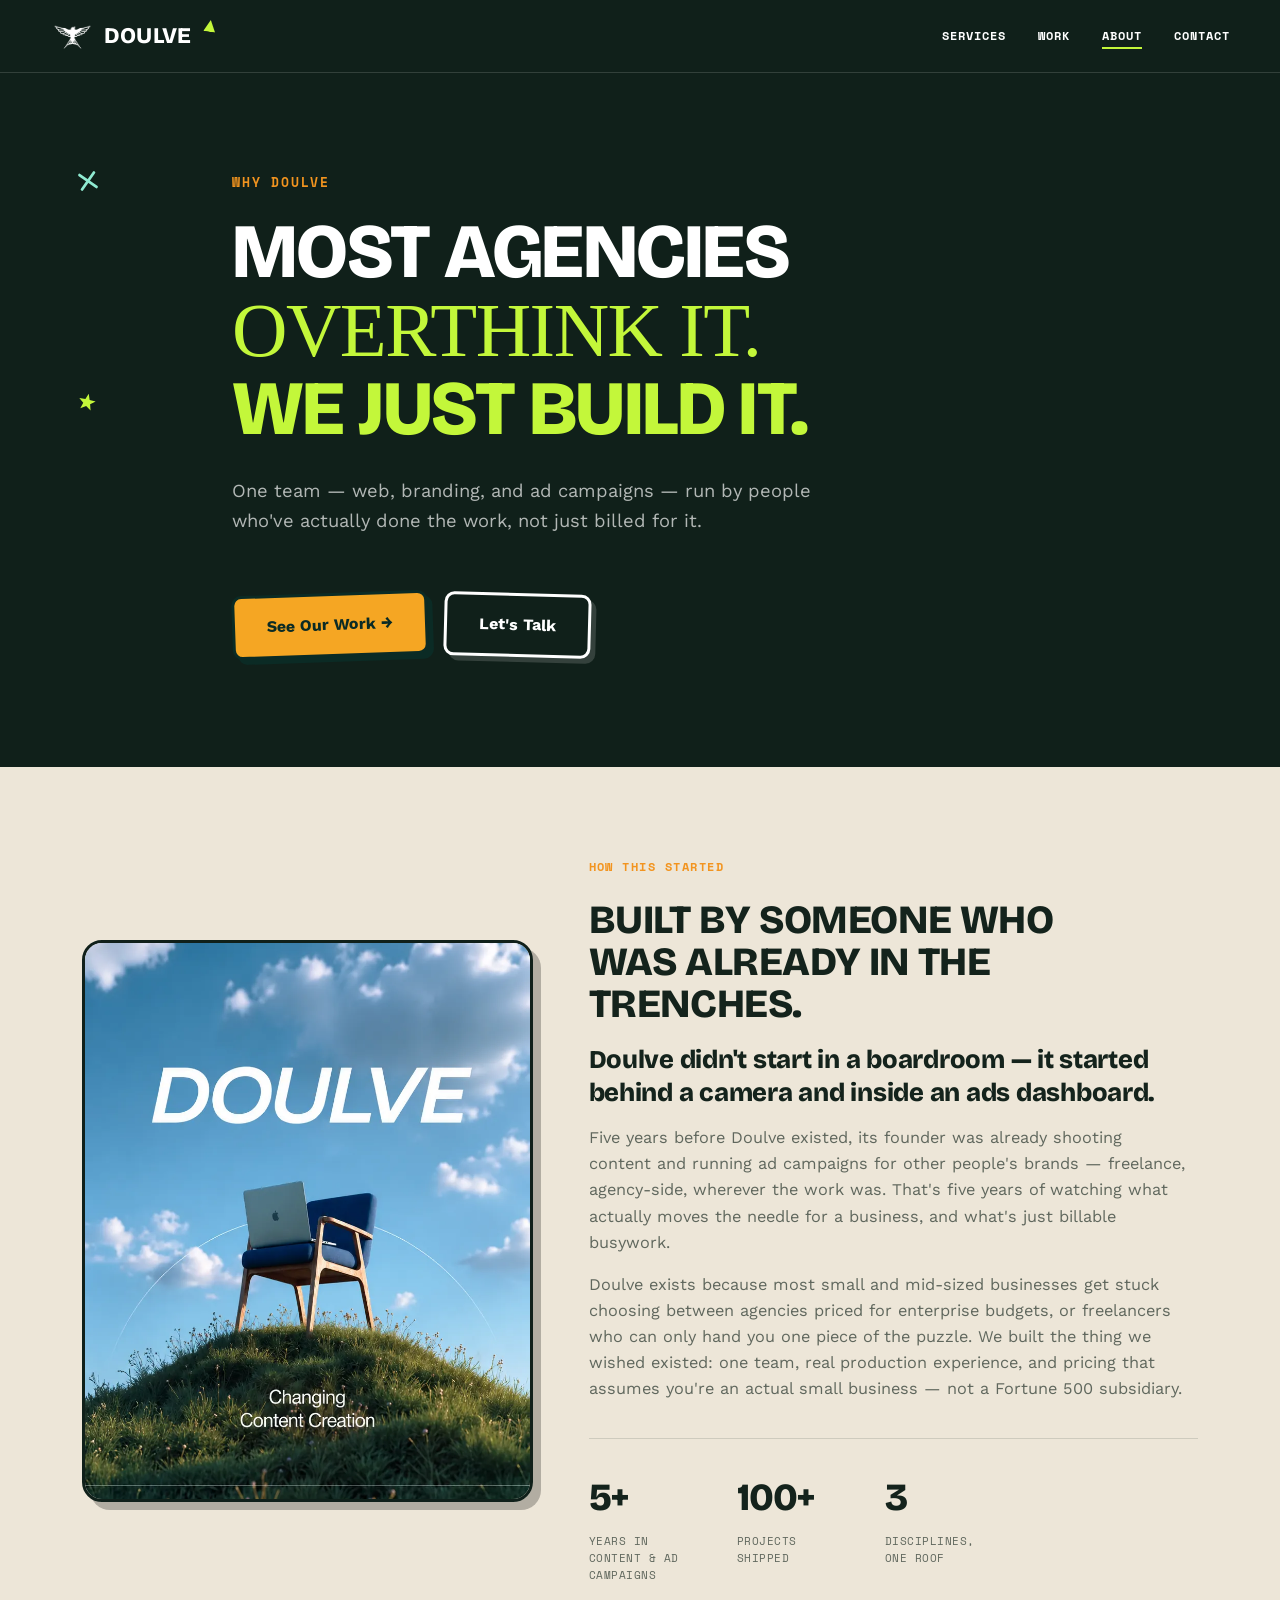
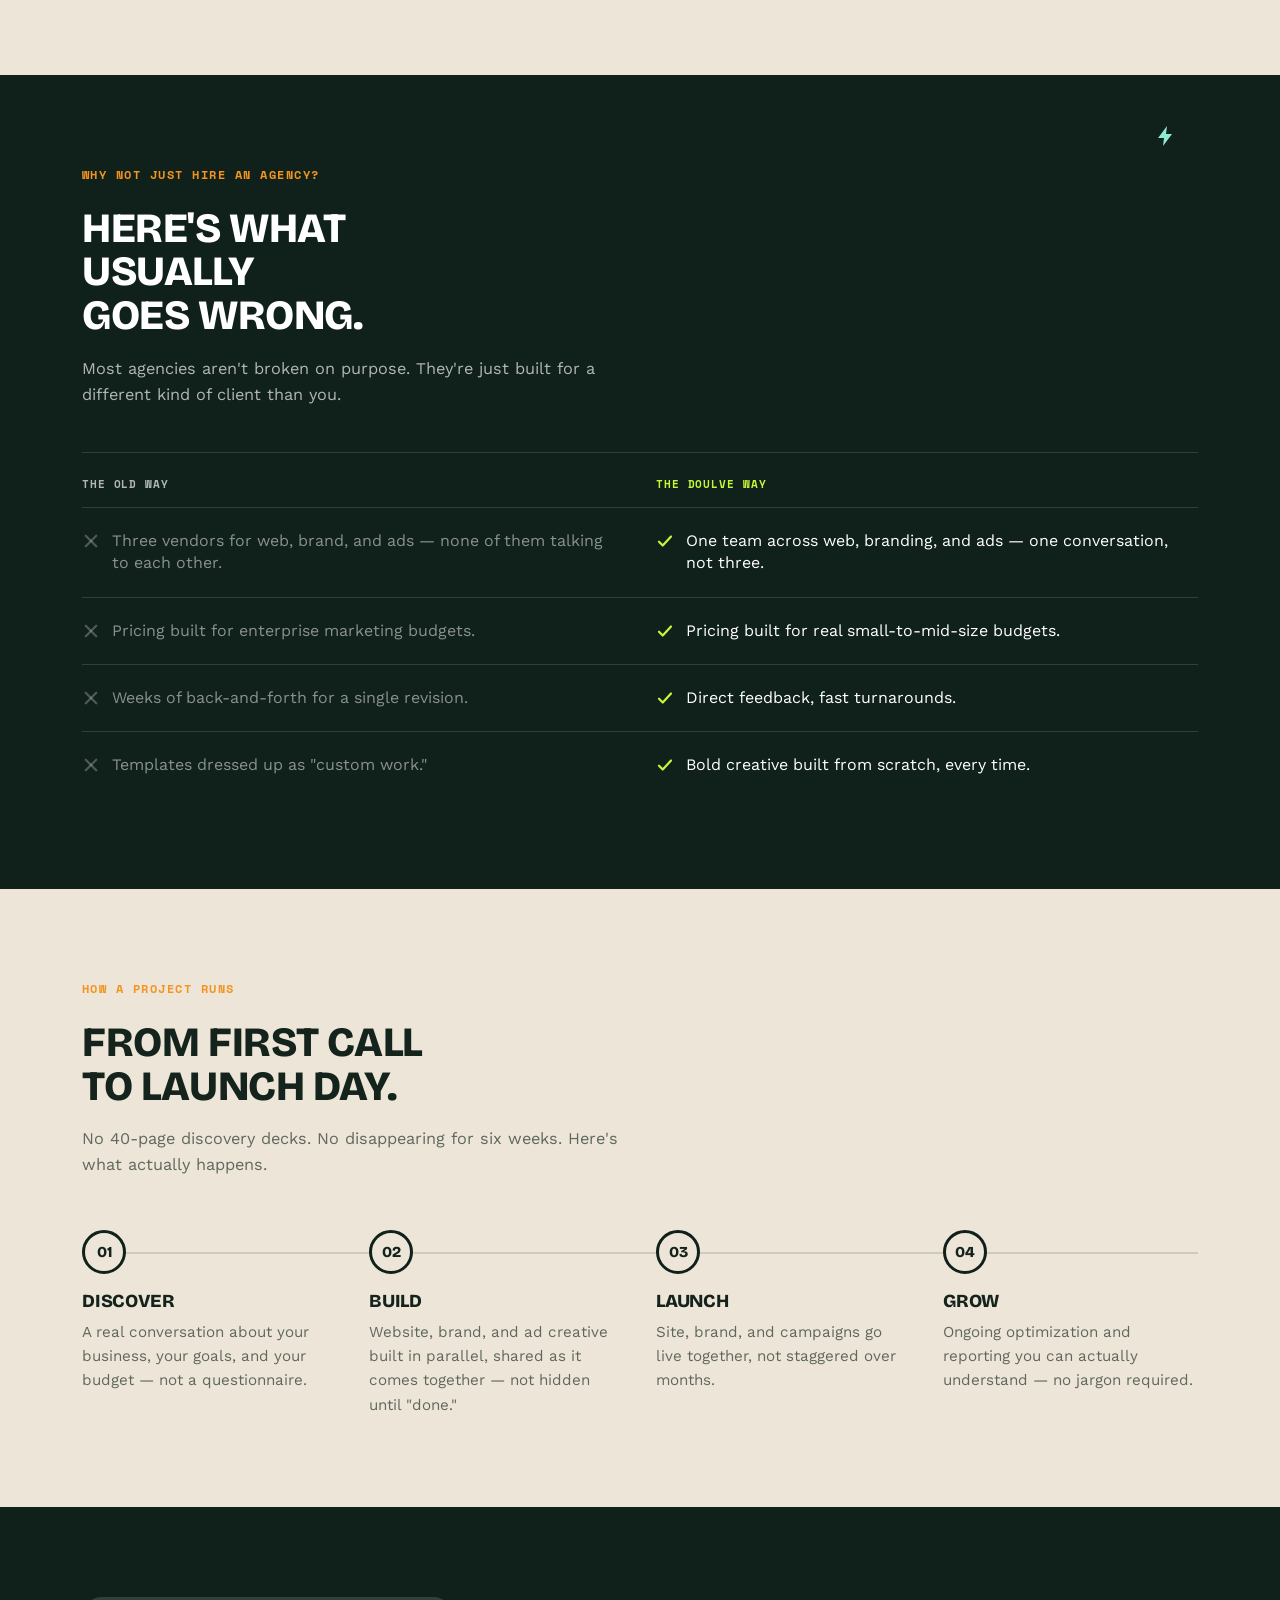
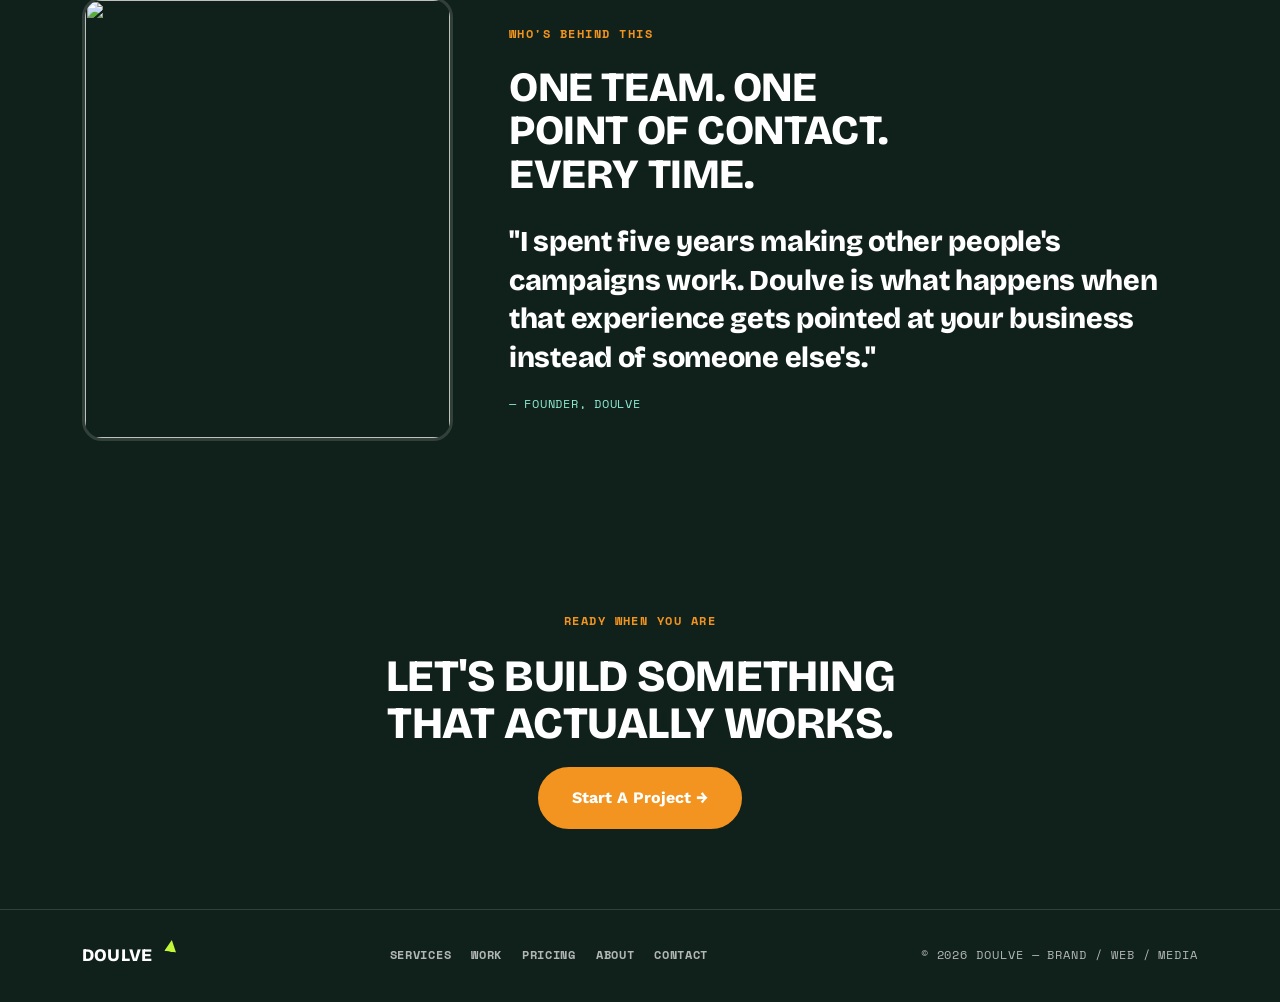
==== about.html @ 9a07ddc7 "Optimize site performance: convert images to WebP, add lazy loading - Resize + convert all 24 images" ====
<!DOCTYPE html>
<html lang="en">
<head>
  <meta charset="UTF-8">
  <meta name="viewport" content="width=device-width, initial-scale=1.0">
  <title>About — Doulve</title>
  <meta name="description" content="Why Doulve exists: one team across web, branding, and Meta/Google ads, built for real small-to-mid-size budgets, not enterprise ones.">

  <link rel="preconnect" href="https://fonts.googleapis.com">
  <link rel="preconnect" href="https://fonts.gstatic.com" crossorigin>
  <link rel="preconnect" href="https://cdnjs.cloudflare.com" crossorigin>
  <link href="https://fonts.googleapis.com/css2?family=Bricolage+Grotesque:opsz,wght@12..96,400..800&family=Work+Sans:wght@400;500;600&family=Space+Mono:wght@400;700&family=Permanent+Marker&display=swap" rel="stylesheet">

  <link rel="stylesheet" href="style.css">

  <noscript>
    <style>
      .kicker, .hero-headline .line, .hero-foot,
      .reveal-panel, [data-reveal-item],
      .contact-intro > *, .contact-form .field, .contact-form button {
        opacity: 1 !important; transform: none !important;
      }
    </style>
  </noscript>
</head>
<body>

  <!-- ===== HEADER ===== -->
  <header class="site-header">
    <div class="container header-inner">
      <a href="index.html" class="logo">
        <img src="images/logo.webp" alt="" class="logo-mark" width="900" height="600">
        DOULVE<span class="logo-chip" aria-hidden="true"></span>
      </a>
      <nav class="nav" id="site-nav">
        <a href="services.html"><span>Services</span></a>
        <a href="work.html"><span>Work</span></a>
        <a href="about.html" class="is-current"><span>About</span></a>
        <a href="contact.html"><span>Contact</span></a>
      </nav>
      <button type="button" class="nav-toggle" aria-label="Toggle navigation menu" aria-expanded="false" aria-controls="site-nav">
        <span></span><span></span><span></span>
      </button>
    </div>
  </header>

  <!-- ===== ACT ONE: HERO / POINT OF VIEW ===== -->
  <section id="top" class="about-hero">
    <div class="container about-hero-inner">
      <p class="kicker">Why Doulve</p>
      <h1 class="hero-headline about-hero-headline">
        <span class="line">Most Agencies</span>
        <span class="line">Overthink It.</span>
        <span class="line">We Just Build It.</span>
      </h1>
      <div class="hero-foot">
        <p class="hero-sub">
          One team — web, branding, and ad campaigns — run by people who've actually done the work, not just billed for it.
        </p>
        <div class="hero-actions">
          <a href="work.html" class="btn btn-primary">See Our Work →</a>
          <a href="contact.html" class="btn btn-secondary">Let's Talk</a>
        </div>
      </div>
    </div>

    <svg class="doodle-mark mark-1" style="top: 14%; left: 6%;" viewBox="0 0 24 24" fill="none" stroke="currentColor" stroke-width="3" stroke-linecap="round" aria-hidden="true"><line x1="4" y1="4" x2="20" y2="20"/><line x1="20" y1="4" x2="4" y2="20"/></svg>
    <svg class="doodle-mark mark-2" style="bottom: 18%; right: 8%;" viewBox="0 0 24 24" fill="currentColor" aria-hidden="true"><path d="M12 2l2.6 6.9 7.4.3-5.8 4.6 2.1 7.2-6.3-4.1-6.3 4.1 2.1-7.2-5.8-4.6 7.4-.3z"/></svg>
  </section>

  <!-- ===== ACT TWO: ORIGIN STORY ===== -->
  <section class="origin-section reveal-panel">
    <div class="container">
      <div class="origin-panel">
        <div class="origin-photo-wrap">
          <img class="origin-photo" src="images/ad-doulve.webp" alt="Doulve founder behind the scenes on set" loading="lazy" width="864" height="1217">
        </div>
        <div class="origin-inner">
          <p class="eyebrow">How This Started</p>
          <h2>Built By Someone Who Was Already In The Trenches.</h2>
          <p class="origin-lede">Doulve didn't start in a boardroom — it started behind a camera and inside an ads dashboard.</p>
          <p class="origin-body">Five years before Doulve existed, its founder was already shooting content and running ad campaigns for other people's brands — freelance, agency-side, wherever the work was. That's five years of watching what actually moves the needle for a business, and what's just billable busywork.</p>
          <p class="origin-body">Doulve exists because most small and mid-sized businesses get stuck choosing between agencies priced for enterprise budgets, or freelancers who can only hand you one piece of the puzzle. We built the thing we wished existed: one team, real production experience, and pricing that assumes you're an actual small business — not a Fortune 500 subsidiary.</p>

          <!-- data-count-to's target matches the number already sitting in
               the element — script.js's initStatCounters() only replaces it
               with an animated 0→target count-up once GSAP/motion is
               actually available (see motionDisabled there); with JS off or
               reduced-motion on, this static, correct number is exactly
               what stays on screen, nothing ever resets to 0. -->
          <div class="origin-stats" data-reveal-group>
            <div class="origin-stat" data-reveal-item>
              <span class="origin-stat-number"><span data-count-to="5" data-count-duration="1.4">5</span>+</span>
              <span class="origin-stat-label">Years in content &amp; ad campaigns</span>
            </div>
            <div class="origin-stat" data-reveal-item>
              <span class="origin-stat-number"><span data-count-to="100" data-count-duration="1.8">100</span>+</span>
              <span class="origin-stat-label">Projects shipped</span>
            </div>
            <div class="origin-stat" data-reveal-item>
              <span class="origin-stat-number"><span data-count-to="3" data-count-duration="1.1">3</span></span>
              <span class="origin-stat-label">Disciplines, one roof</span>
            </div>
          </div>
        </div>
      </div>
    </div>
  </section>

  <!-- ===== ACT THREE: DIFFERENTIATORS ===== -->
  <section class="dark-panel diff-section reveal-panel">
    <div class="container">
      <svg class="section-doodle" style="top: 6%; right: 8%; width: 24px; color: var(--mint);" viewBox="0 0 24 24" fill="currentColor" aria-hidden="true"><path d="M13 2L4 14h6l-1 8 9-12h-6z"/></svg>

      <p class="eyebrow">Why Not Just Hire An Agency?</p>
      <h2>Here's What Usually<br>Goes Wrong.</h2>
      <p class="section-sub">Most agencies aren't broken on purpose. They're just built for a different kind of client than you.</p>

      <div class="diff-table" data-reveal-group>
        <div class="diff-row diff-row--head" aria-hidden="true">
          <span class="diff-label diff-label--old">The Old Way</span>
          <span class="diff-label diff-label--new">The Doulve Way</span>
        </div>

        <div class="diff-row" data-reveal-item>
          <p class="diff-old"><svg class="diff-icon" viewBox="0 0 24 24" fill="none" stroke="currentColor" stroke-width="3" stroke-linecap="round" aria-hidden="true"><line x1="5" y1="5" x2="19" y2="19"/><line x1="19" y1="5" x2="5" y2="19"/></svg>Three vendors for web, brand, and ads — none of them talking to each other.</p>
          <p class="diff-new"><svg class="diff-icon" viewBox="0 0 24 24" fill="none" stroke="currentColor" stroke-width="3" stroke-linecap="round" stroke-linejoin="round" aria-hidden="true"><polyline points="4,13 9,18 20,6"/></svg>One team across web, branding, and ads — one conversation, not three.</p>
        </div>

        <div class="diff-row" data-reveal-item>
          <p class="diff-old"><svg class="diff-icon" viewBox="0 0 24 24" fill="none" stroke="currentColor" stroke-width="3" stroke-linecap="round" aria-hidden="true"><line x1="5" y1="5" x2="19" y2="19"/><line x1="19" y1="5" x2="5" y2="19"/></svg>Pricing built for enterprise marketing budgets.</p>
          <p class="diff-new"><svg class="diff-icon" viewBox="0 0 24 24" fill="none" stroke="currentColor" stroke-width="3" stroke-linecap="round" stroke-linejoin="round" aria-hidden="true"><polyline points="4,13 9,18 20,6"/></svg>Pricing built for real small-to-mid-size budgets.</p>
        </div>

        <div class="diff-row" data-reveal-item>
          <p class="diff-old"><svg class="diff-icon" viewBox="0 0 24 24" fill="none" stroke="currentColor" stroke-width="3" stroke-linecap="round" aria-hidden="true"><line x1="5" y1="5" x2="19" y2="19"/><line x1="19" y1="5" x2="5" y2="19"/></svg>Weeks of back-and-forth for a single revision.</p>
          <p class="diff-new"><svg class="diff-icon" viewBox="0 0 24 24" fill="none" stroke="currentColor" stroke-width="3" stroke-linecap="round" stroke-linejoin="round" aria-hidden="true"><polyline points="4,13 9,18 20,6"/></svg>Direct feedback, fast turnarounds.</p>
        </div>

        <div class="diff-row" data-reveal-item>
          <p class="diff-old"><svg class="diff-icon" viewBox="0 0 24 24" fill="none" stroke="currentColor" stroke-width="3" stroke-linecap="round" aria-hidden="true"><line x1="5" y1="5" x2="19" y2="19"/><line x1="19" y1="5" x2="5" y2="19"/></svg>Templates dressed up as "custom work."</p>
          <p class="diff-new"><svg class="diff-icon" viewBox="0 0 24 24" fill="none" stroke="currentColor" stroke-width="3" stroke-linecap="round" stroke-linejoin="round" aria-hidden="true"><polyline points="4,13 9,18 20,6"/></svg>Bold creative built from scratch, every time.</p>
        </div>
      </div>
    </div>
  </section>

  <!-- ===== ACT FOUR: PROCESS ===== -->
  <section class="process-section reveal-panel">
    <div class="container">
      <p class="eyebrow">How A Project Runs</p>
      <h2>From First Call<br>To Launch Day.</h2>
      <p class="section-sub">No 40-page discovery decks. No disappearing for six weeks. Here's what actually happens.</p>

      <div class="process-track" data-reveal-group>
        <div class="process-step" data-reveal-item>
          <span class="process-number">01</span>
          <h3>Discover</h3>
          <p>A real conversation about your business, your goals, and your budget — not a questionnaire.</p>
        </div>
        <div class="process-step" data-reveal-item>
          <span class="process-number">02</span>
          <h3>Build</h3>
          <p>Website, brand, and ad creative built in parallel, shared as it comes together — not hidden until "done."</p>
        </div>
        <div class="process-step" data-reveal-item>
          <span class="process-number">03</span>
          <h3>Launch</h3>
          <p>Site, brand, and campaigns go live together, not staggered over months.</p>
        </div>
        <div class="process-step" data-reveal-item>
          <span class="process-number">04</span>
          <h3>Grow</h3>
          <p>Ongoing optimization and reporting you can actually understand — no jargon required.</p>
        </div>
      </div>
    </div>
  </section>

  <!-- ===== ACT FIVE: FOUNDER SPOTLIGHT ===== -->
  <section class="dark-panel founder-section reveal-panel">
    <div class="container">
      <div class="founder-panel">
        <div class="founder-photo-wrap">
          <img class="founder-photo" src="https://picsum.photos/seed/doulve-founder/700/840" alt="" loading="lazy" width="700" height="840">
        </div>
        <div class="founder-inner">
          <p class="eyebrow">Who's Behind This</p>
          <h2>One Team. One Point Of Contact. Every Time.</h2>
          <blockquote class="founder-quote">
            "I spent five years making other people's campaigns work. Doulve is what happens when that experience gets pointed at your business instead of someone else's."
          </blockquote>
          <p class="founder-attribution">— Founder, Doulve</p>
        </div>
      </div>
    </div>
  </section>

  <!-- ===== CONTACT CTA ===== -->
  <section class="contact reveal-panel">
    <div class="container">
      <div class="contact-teaser">
        <div class="contact-intro">
          <p class="eyebrow">Ready When You Are</p>
          <h2>Let's Build Something<br>That Actually Works.</h2>
        </div>
        <a href="contact.html" class="btn btn-primary">Start A Project →</a>
      </div>
    </div>
  </section>

  <!-- ===== FOOTER ===== -->
  <footer class="site-footer">
    <div class="container footer-inner">
      <a href="index.html" class="logo logo--small">DOULVE<span class="logo-chip" aria-hidden="true"></span></a>
      <nav class="footer-nav">
        <a href="services.html">Services</a>
        <a href="work.html">Work</a>
        <a href="pricing.html">Pricing</a>
        <a href="about.html">About</a>
        <a href="contact.html">Contact</a>
      </nav>
      <p class="mono-label">© 2026 Doulve — Brand / Web / Media</p>
    </div>
  </footer>

  <script src="https://cdnjs.cloudflare.com/ajax/libs/gsap/3.12.5/gsap.min.js"></script>
  <script src="https://cdnjs.cloudflare.com/ajax/libs/gsap/3.12.5/ScrollTrigger.min.js"></script>
  <script src="script.js"></script>
</body>
</html>
---- style.css ----
/* ============================================
   1. TOKENS — the "street-art" direction: dark near-black
   green base, white/lime type, orange + mint accents.
   Replaces the earlier glassmorphism/blob palette entirely.
   ============================================ */

:root {
  --ink-dark: #10201A;   /* near-black-green — hero/stats/header/footer background */
  --cream:    #EDE6D8;   /* "What We Do" band background */
  --ink-text: #14231C;   /* headings/body text on cream */
  --white:    #FFFFFF;

  --lime:   #C3F73A;  /* headline accent, icon chips */
  --orange: #F2941F;  /* primary CTA, kicker labels, accents */
  --orange-hover: #DB8412;
  --mint:   #8FEAD1;  /* secondary accent, outline buttons, icon chips */
  --form-error: #FF6B57;  /* contact form validation only — kept out of the
                             main accent rotation so it never gets reused
                             as a "just another brand color" elsewhere */

  --text-muted-dark:  rgba(255, 255, 255, 0.68);  /* body copy on --ink-dark */
  --text-muted-cream: rgba(20, 35, 28, 0.65);     /* body copy on --cream */
  --hairline-dark:  rgba(255, 255, 255, 0.14);
  --hairline-cream: rgba(20, 35, 28, 0.14);

  --font-display: 'Bricolage Grotesque', sans-serif;
  --font-body: 'Work Sans', sans-serif;
  --font-mono: 'Space Mono', monospace;
  --font-marker: 'Permanent Marker', cursive; /* hand-marker accent — used sparingly */

  /* Torn-paper sticker edge, shared by .spray-badge (hero) and .work-badge
     (portfolio card corners) — a percentage-based polygon so the same
     jaggedness scales correctly regardless of the badge's own box size. */
  --torn-edge: polygon(
    0% 8%, 6% 1%, 14% 6%, 24% 0%, 34% 7%, 46% 1%, 58% 6%, 70% 0%, 82% 7%, 92% 2%, 100% 9%,
    94% 20%, 100% 32%, 95% 44%, 100% 56%, 94% 68%, 100% 80%, 96% 92%, 100% 100%,
    88% 95%, 76% 100%, 64% 94%, 52% 100%, 40% 95%, 28% 100%, 16% 94%, 4% 100%, 0% 93%,
    6% 80%, 0% 68%, 5% 56%, 0% 44%, 6% 32%, 0% 20%
  );

  --header-h: 66px; /* fallback estimate; corrected by script.js once the header renders */
}

* {
  margin: 0;
  padding: 0;
  box-sizing: border-box;
}

html {
  scroll-behavior: smooth;
}

body {
  font-family: var(--font-body);
  color: var(--ink-text);
  background-color: var(--ink-dark);
  line-height: 1.6;
  -webkit-font-smoothing: antialiased;
  overflow-x: hidden;
}

h1, h2, h3 {
  font-family: var(--font-display);
  font-weight: 800;
  line-height: 1.05;
  letter-spacing: -0.01em;
}

a {
  text-decoration: none;
  color: inherit;
}

.container {
  max-width: 1180px;
  margin: 0 auto;
  padding: 0 32px;
}

/* Small uppercase mono labels — used sparingly, as quiet utility text */
.mono-label {
  font-family: var(--font-mono);
  font-size: 0.72rem;
  text-transform: uppercase;
  letter-spacing: 0.08em;
  display: block;
}

.eyebrow {
  font-family: var(--font-mono);
  font-size: 0.78rem;
  font-weight: 700;
  text-transform: uppercase;
  letter-spacing: 0.12em;
  color: var(--orange);
  margin-bottom: 22px;
}


/* ============================================
   2. BUTTONS — solid orange primary (the reference's CTA
   color), outline secondary. Inverted from the old outline-
   only system: orange is the loud, confident default now.
   ============================================ */

.btn {
  display: inline-block;
  padding: 16px 32px;
  font-weight: 700;
  font-family: var(--font-body);
  font-size: 1rem;
  cursor: pointer;
  border-radius: 999px;
  transition: transform 0.2s ease, box-shadow 0.2s ease, background-color 0.2s ease, color 0.2s ease, border-color 0.2s ease;
}

.btn-primary {
  background: var(--orange);
  color: var(--white);
  border: 2px solid var(--orange);
}

.btn-primary:hover {
  background: var(--orange-hover);
  border-color: var(--orange-hover);
  transform: translateY(-2px) scale(1.02);
  box-shadow: 0 12px 26px -10px rgba(242, 148, 31, 0.55);
}

.btn-primary:focus-visible {
  outline: 2px solid var(--orange);
  outline-offset: 3px;
}

.btn-secondary {
  background: transparent;
  color: var(--white);
  border: 2px solid var(--mint);
}

.btn-secondary:hover {
  background: rgba(143, 234, 209, 0.12);
  transform: translateY(-2px) scale(1.02);
}

.btn-secondary:focus-visible {
  outline: 2px solid var(--mint);
  outline-offset: 3px;
}

/* Hero-only "sticker" treatment, matching the spray-badge tags around the
   swallow mark. Scoped to .hero-actions (not the base .btn-primary/
   .btn-secondary) so every other button on the site — pricing cards, the
   header CTA, contact CTAs — keeps its existing pill look untouched.
   This only overrides resting-state background/border/shadow/rotation;
   .btn-primary:hover, .btn-secondary:hover, :focus-visible, and .btn's
   shared `transition` above are completely unchanged, so hover/focus
   still animate exactly as they did — the rotation just straightens out
   as part of that same existing transform transition. */
.hero-actions .btn-primary {
  background: #F5A623;
  color: #0B2B25;
  border: 3px solid #0B2B25;
  border-radius: 10px;
  box-shadow: 5px 5px 0 #0B2B25;
  transform: rotate(-2deg);
}

.hero-actions .btn-secondary {
  background: transparent;
  color: var(--white);
  border: 3px solid var(--white);
  border-radius: 10px;
  box-shadow: 5px 5px 0 rgba(255, 255, 255, 0.15);
  transform: rotate(1.5deg);
}

/* .hero-actions .btn-primary and .btn-primary:hover carry equal CSS
   specificity (two class-level selectors each), so without this, the rest-
   state rotation above — being later in the file — would silently win even
   while hovering, killing the lift/scale animation. These two rules exist
   only to out-specificity that collision; the values are copied verbatim
   from the untouched .btn-primary:hover / .btn-secondary:hover rules above,
   not new behavior. */
.hero-actions .btn-primary:hover {
  transform: translateY(-2px) scale(1.02);
}

.hero-actions .btn-secondary:hover {
  transform: translateY(-2px) scale(1.02);
}


/* ============================================
   3. HEADER — a plain full-width bar (not a floating
   pill), sharing the hero's exact background color so the
   two blend seamlessly instead of needing a scroll-state
   background swap.
   ============================================ */

.site-header {
  position: sticky;
  top: 0;
  z-index: 20;
  background: var(--ink-dark);
  border-bottom: 1px solid var(--hairline-dark);
}

.header-inner {
  display: flex;
  align-items: center;
  justify-content: space-between;
  padding: 18px 0;
  gap: 24px;
}

.logo {
  font-family: var(--font-display);
  font-size: 1.4rem;
  font-weight: 800;
  letter-spacing: 0.01em;
  color: var(--white);
  display: inline-flex;
  align-items: center;
  gap: 9px;
}

/* logo.png is a solid black silhouette — inverted to white so it reads
   against the dark header/footer instead of disappearing into it. */
.logo-mark {
  height: 30px;
  width: auto;
  display: block;
  filter: brightness(0) invert(1);
}

.logo-chip {
  width: 12px;
  height: 12px;
  background: var(--lime);
  clip-path: polygon(50% 0%, 0% 100%, 100% 100%);
  margin-left: 4px;
  transform: translateY(-10px) rotate(8deg);
}

.logo--small {
  font-size: 1.1rem;
}

.nav {
  display: flex;
  gap: 32px;
}

.nav a {
  font-family: var(--font-mono);
  font-size: 0.78rem;
  font-weight: 700;
  text-transform: uppercase;
  letter-spacing: 0.08em;
  color: var(--white);
}

.nav a span {
  position: relative;
  padding-bottom: 4px;
}

.nav a span::after {
  content: '';
  position: absolute;
  left: 0;
  bottom: 0;
  width: 100%;
  height: 2px;
  background: var(--lime);
  transform: scaleX(0);
  transform-origin: left;
  transition: transform 0.25s ease;
}

.nav a:hover span::after {
  transform: scaleX(1);
}

/* Marks the current page in the nav — same underline mechanism as hover,
   just permanently on instead of triggered by :hover. */
.nav a.is-current span::after {
  transform: scaleX(1);
}

.header-inner .btn {
  padding: 12px 26px;
  font-size: 0.85rem;
}

/* Hamburger — hidden entirely on desktop (display:none removes it from the
   header-inner flex layout completely, so it has zero effect on the
   logo/nav/button space-between arrangement above this breakpoint). Only
   becomes a visible flex item inside the mobile media query below. */
.nav-toggle {
  display: none;
  flex-direction: column;
  justify-content: center;
  align-items: center;
  gap: 5px;
  width: 34px;
  height: 34px;
  background: none;
  border: none;
  padding: 0;
  cursor: pointer;
}

.nav-toggle span {
  display: block;
  width: 22px;
  height: 2.5px;
  border-radius: 2px;
  background: var(--white);
  transition: transform 0.25s ease, opacity 0.2s ease;
}

/* Morphs the three bars into an X while the menu is open. */
.site-header.nav-open .nav-toggle span:nth-child(1) {
  transform: translateY(7.5px) rotate(45deg);
}

.site-header.nav-open .nav-toggle span:nth-child(2) {
  opacity: 0;
}

.site-header.nav-open .nav-toggle span:nth-child(3) {
  transform: translateY(-7.5px) rotate(-45deg);
}


/* ============================================
   4. HERO — full-bleed dark section, headline + CTAs on
   the left, the swallow mark plus scattered spray-paint
   tag badges and doodle marks on the right. No rounded
   floating card, no min-height:100vh — sized to its content,
   matching the reference's proportions.
   ============================================ */

.hero {
  position: relative;
  z-index: 1;
  background: var(--ink-dark);
  overflow: hidden;
  padding: 64px 0 90px;
}

.hero .container {
  display: grid;
  grid-template-columns: 1fr 1fr;
  align-items: center;
  gap: 32px;
}

.kicker {
  font-family: var(--font-mono);
  font-size: 0.8rem;
  font-weight: 700;
  text-transform: uppercase;
  letter-spacing: 0.14em;
  color: var(--orange);
  margin-bottom: 20px;
  opacity: 0;
}

.hero-headline {
  font-size: clamp(2.6rem, 5.6vw, 4.4rem);
  line-height: 1.03;
  letter-spacing: -0.02em;
}

.hero-headline .line {
  display: block;
  opacity: 0;
  color: var(--white);
  text-transform: uppercase;
}

/* The one hand-marker accent line — used exactly once per headline so it
   stays a signature, not a habit. */
.hero-headline .line:nth-child(2) {
  font-family: var(--font-marker);
  font-weight: 400;
  color: var(--lime);
}

.hero-foot {
  display: flex;
  flex-direction: column;
  align-items: flex-start;
  gap: 26px;
  margin-top: 28px;
  opacity: 0;
}

.hero-sub {
  max-width: 46ch;
  font-size: 1.05rem;
  color: var(--text-muted-dark);
}

.hero-actions {
  display: flex;
  gap: 16px;
  flex-wrap: wrap;
}

.hero-visual {
  position: relative;
  min-height: 620px;
  display: flex;
  align-items: center;
  justify-content: center;
  /* The whole box is the badge orbit's drag-to-spin surface (script.js
     binds pointer/touch listeners here, not just on .badge-orbit, so
     grabbing the bird itself also works). touch-action: none hands touch
     gestures starting here entirely to that drag logic instead of letting
     the browser try to scroll the page with them. */
  touch-action: none;
  cursor: grab;
}

.hero-visual.is-dragging {
  cursor: grabbing;
}

/* Orbit ring — fills the same box the badges used to scatter across.
   Absolutely positioned (removed from .hero-visual's flex flow) so it
   doesn't disturb the bird's centering; script.js measures this box's
   own size each resize to compute the orbit radius, and treats it as
   the rotation's coordinate origin. */
.badge-orbit {
  position: absolute;
  inset: 0;
}

/* Each item is a zero-size anchor point sitting dead-center in
   .badge-orbit; script.js drives its transform/opacity/filter every frame
   from x/y computed directly on an ellipse (not a circle — the vertical
   radius is ~45% of the horizontal one) so the ring reads as tilted into
   3D rather than flat. scale (0.6x back -> 1.3x front), opacity (0.35
   back -> 1.0 front), and blur (3px back -> 0px front) are all driven off
   the same badge-orbit position each frame, so shrinking/fading/blurring
   read as one continuous depth effect, not three separate animations.
   z-index is also script.js-driven, per-frame, based on which half of
   the ellipse the badge is currently in (see .hero-bird's z-index below
   for the split point). transform/opacity/filter are all compositor/
   paint-only — this never triggers layout reflow no matter how often it
   runs. */
.orbit-item {
  position: absolute;
  top: 50%;
  left: 50%;
  width: 0;
  height: 0;
  will-change: transform, opacity, filter;
}

/* Recolors the flat black PNG to white via the same brightness(0) invert(1)
   trick used on .logo-mark. (A mask-image: url() version of this was tried
   first — cleaner in theory, since background-color would be fully
   controllable — but Chromium blocks it as a cross-origin load under the
   null origin file:// pages get, even though a plain <img src> to the same
   file works fine. Verified: mask-image threw a CORS console error, this
   doesn't.) */
.hero-bird {
  width: min(78%, 440px);
  height: auto;
  display: block;
  filter: brightness(0) invert(1);
  opacity: 0.95;
  /* Fixed mid-stack z-index so the orbit can read as 3D: script.js gives
     badges in the top half of the ellipse (passing "behind" the bird) a
     lower z-index than this, and badges in the bottom half (passing "in
     front") a higher one. BADGE_ORBIT_BIRD_Z in script.js must match this
     number — it's not read from CSS, just kept in sync by convention. */
  position: relative;
  z-index: 50;
}

/* ---- Spray-paint tag badges — real links now, not decoration, so they
   need to visibly read as clickable. Each badge's tilt lives in a --rot
   custom property (set per badge-* modifier below) rather than directly
   in `transform`, so hover/focus can layer an extra rotation + scale on
   top of that base tilt instead of overwriting it outright — the "sticker
   being lifted off the surface" effect: it tilts further, scales up, and
   its shadow deepens as if peeling up. */
/* Torn-paper edge: a percentage-based polygon (now a shared :root token,
   --torn-edge, since .work-badge on the portfolio cards reuses it too),
   so the same jaggedness scales correctly whether the badge is short
   ("Branding") or long ("Google Ads") — each vertex is a fraction of that
   badge's own box, not a fixed pixel offset. clip-path cuts the border
   along with the fill, which is what gives the 3px border its jagged
   (not rounded-rect) outline for free, without any extra masking layer. */
.spray-badge {
  position: absolute;
  top: 0;
  left: 0;
  display: inline-flex;
  align-items: center;
  background: var(--cream);
  border: 3px solid var(--ink-dark);
  clip-path: var(--torn-edge);
  padding: 12px 20px;
  font-family: var(--font-display);
  font-weight: 800;
  text-transform: uppercase;
  font-size: 0.85rem;
  letter-spacing: -0.01em;
  color: var(--ink-dark);
  box-shadow: 5px 5px 0 rgba(0, 0, 0, 0.4);
  white-space: nowrap;
  z-index: 2;
  cursor: pointer;
  /* translate(-50%,-50%) centers the badge on .orbit-item's zero-size
     anchor point (top:0;left:0 above puts its own top-left corner there
     otherwise). Everything after that is the badge's own tilt/hover
     animation, untouched by and independent of the orbit's transform on
     the parent .orbit-item. */
  transform: translate(-50%, -50%) rotate(var(--rot, 0deg)) scale(1);
  transition: transform 0.28s cubic-bezier(0.34, 1.56, 0.64, 1), box-shadow 0.25s ease, background-color 0.2s ease;
}

/* Two small lime paint-spatter flecks bleeding past the torn edge, near
   the bottom corners (top-right is already the icon chip's spot). */
.spray-badge::before,
.spray-badge::after {
  content: '';
  position: absolute;
  border-radius: 50%;
  background: var(--lime);
  pointer-events: none;
  z-index: 1;
}

.spray-badge::before {
  width: 9px;
  height: 9px;
  bottom: -5px;
  left: -5px;
}

.spray-badge::after {
  width: 5px;
  height: 5px;
  bottom: -7px;
  left: 16px;
}

.spray-badge:hover,
.spray-badge:focus-visible {
  transform: translate(-50%, -50%) rotate(calc(var(--rot, 0deg) + 5deg)) scale(1.12);
  box-shadow: 8px 8px 0 rgba(0, 0, 0, 0.45);
  background: var(--white);
  z-index: 4;
}

.spray-badge:focus-visible {
  outline: 2px solid var(--orange);
  outline-offset: 4px;
}

.badge-icon {
  position: absolute;
  top: -16px;
  right: -16px;
  width: 32px;
  height: 32px;
  border-radius: 50%;
  display: flex;
  align-items: center;
  justify-content: center;
  border: 2.5px solid var(--ink-dark);
  z-index: 3;
}

.badge-icon svg {
  width: 17px;
  height: 17px;
}

.badge-icon.is-orange { background: var(--orange); color: var(--white); }
.badge-icon.is-mint   { background: var(--mint);   color: var(--ink-dark); }
.badge-icon.is-lime   { background: var(--lime);   color: var(--ink-dark); }

/* Position (top/left/right/bottom) used to be set per badge here to
   scatter them by hand around the bird; now script.js's orbit engine
   places every badge on the circle instead (see .badge-orbit/.orbit-item
   above), evenly spaced by count rather than these fixed spots. Each
   badge keeps its own --rot "sticker" tilt though — that's layered on
   top of the orbit's rotation-cancelling transform (see .spray-badge
   above), independent of where the badge currently sits on the ring. */
.badge-websites         { --rot: -6deg; }
.badge-branding         { --rot: 4deg; }
.badge-meta-ads         { --rot: -4deg; }
.badge-google-ads       { --rot: 5deg; }
.badge-strategy         { --rot: -3deg; }
.badge-content-creation { --rot: 6deg; }

/* All five hero badges now use hand-illustrated sticker PNGs instead of
   the CSS-drawn torn-paper shape — strip the drawn chrome for all of them.
   Position, rotation (--rot), the hover/focus transform, and the
   transition are all inherited untouched from .spray-badge above; only
   background/border/clip-path/shadow/padding are reset here. Compound
   selectors (.spray-badge.badge-websites, not a bare class) so this
   reliably wins over the mobile breakpoint's .spray-badge padding
   override regardless of source order. */
.spray-badge.badge-websites,
.spray-badge.badge-branding,
.spray-badge.badge-meta-ads,
.spray-badge.badge-google-ads,
.spray-badge.badge-strategy,
.spray-badge.badge-content-creation {
  background: none;
  border: none;
  clip-path: none;
  box-shadow: none;
  padding: 0;
}

.spray-badge.badge-websites::before,
.spray-badge.badge-websites::after,
.spray-badge.badge-branding::before,
.spray-badge.badge-branding::after,
.spray-badge.badge-meta-ads::before,
.spray-badge.badge-meta-ads::after,
.spray-badge.badge-google-ads::before,
.spray-badge.badge-google-ads::after,
.spray-badge.badge-strategy::before,
.spray-badge.badge-strategy::after,
.spray-badge.badge-content-creation::before,
.spray-badge.badge-content-creation::after {
  content: none;
}

.spray-badge-img {
  display: block;
  width: 210px;
  height: auto;
}

/* badge-googleads.png's artwork sits noticeably shorter within its canvas
   than the other four badges', so at the shared 210px width it reads as
   visibly smaller — bumped 1.25x (210px -> 262.5px) to bring it in line
   with Strategy, the closest match in size. Position/rotation (--rot,
   top/left/right/bottom on .badge-google-ads) are untouched. */
.spray-badge.badge-google-ads .spray-badge-img {
  width: 262.5px;
}

/* .spray-badge:hover still sets background/box-shadow (the cream-badge
   "lift" look) — without this, hovering these would flash a white
   rectangle in behind the transparent PNG. The transform (the actual
   lift/rotate/scale animation) is untouched here, so the hover motion
   stays exactly as it was; only the reappearing background/shadow shape
   is suppressed, consistent with removing it at rest above. */
.spray-badge.badge-websites:hover,
.spray-badge.badge-branding:hover,
.spray-badge.badge-meta-ads:hover,
.spray-badge.badge-google-ads:hover,
.spray-badge.badge-strategy:hover,
.spray-badge.badge-content-creation:hover,
.spray-badge.badge-websites:focus-visible,
.spray-badge.badge-branding:focus-visible,
.spray-badge.badge-meta-ads:focus-visible,
.spray-badge.badge-google-ads:focus-visible,
.spray-badge.badge-strategy:focus-visible,
.spray-badge.badge-content-creation:focus-visible {
  background: none;
  box-shadow: none;
}

/* ---- Scattered doodle marks (X / star / lightning) ---- */
.doodle-mark {
  position: absolute;
  pointer-events: none;
  z-index: 1;
}

.mark-1 { top: 14%;  left: 30%; width: 22px; color: var(--mint); transform: rotate(-10deg); }
.mark-2 { top: 46%;  left: 6%;  width: 20px; color: var(--lime); transform: rotate(12deg); }
.mark-3 { top: 2%;   right: 14%; width: 24px; color: var(--white); opacity: 0.6; transform: rotate(8deg); }
.mark-4 { bottom: 30%; right: 6%; width: 22px; color: var(--lime); transform: rotate(-8deg); }
.mark-5 { bottom: 6%;  left: 32%; width: 20px; color: var(--orange); transform: rotate(15deg); }


/* ============================================
   4b. PAGE HERO — the compact title band used by every
   inner page instead of the homepage's full hero. Reuses
   .kicker/.hero-headline/.hero-foot verbatim (same markup,
   same class names) so the existing on-load GSAP entrance
   timeline in script.js animates it automatically, with
   zero JS changes.
   ============================================ */

.page-hero {
  position: relative;
  z-index: 1;
  background: var(--ink-dark);
  padding: 72px 0;
  scroll-margin-top: calc(var(--header-h) + 16px);
}

.page-hero .hero-headline {
  font-size: clamp(2.1rem, 4.6vw, 3.4rem);
}

.page-hero .hero-foot {
  margin-top: 24px;
}


/* ============================================
   5. WHAT WE DO — cream band, full-bleed, five icon
   columns. A torn-paper zigzag marks the transition down
   from the dark hero, kept modest rather than literal.
   ============================================ */

.services {
  position: relative;
  z-index: 1;
  background: var(--cream);
  padding: 90px 0;
  scroll-margin-top: calc(var(--header-h) + 16px);
}

.services::before {
  content: '';
  position: absolute;
  top: -18px;
  left: 0;
  right: 0;
  height: 18px;
  background: var(--cream);
  clip-path: polygon(
    0% 100%, 5% 30%, 10% 100%, 15% 30%, 20% 100%, 25% 30%, 30% 100%, 35% 30%,
    40% 100%, 45% 30%, 50% 100%, 55% 30%, 60% 100%, 65% 30%, 70% 100%, 75% 30%,
    80% 100%, 85% 30%, 90% 100%, 95% 30%, 100% 100%
  );
}

.services .eyebrow { color: var(--orange); }

.services h2 {
  color: var(--ink-text);
  font-size: clamp(1.6rem, 3vw, 2.2rem);
  text-transform: uppercase;
}

/* ---- "What We Do" only — scoped so this doesn't bleed onto the other
   pages that reuse .services (services.html, pricing.html, work.html). ---- */

/* Hand-marker heading, matching the reference's rough painted-label look,
   with a small rotated underline stroke standing in for a marker swipe. */
.what-we-do .eyebrow {
  font-family: var(--font-marker);
  font-size: 1.7rem;
  font-weight: 400;
  letter-spacing: 0;
  color: var(--ink-text);
  margin-bottom: 34px;
  position: relative;
  display: inline-block;
}

.what-we-do .eyebrow::after {
  content: '';
  display: block;
  width: 92px;
  height: 5px;
  background: var(--ink-text);
  border-radius: 3px;
  margin-top: 4px;
  transform: rotate(-1.5deg);
}

/* A second torn edge at the bottom, mirroring the existing top one
   (.services::before, shared) but scoped only to this section so other
   .services-using pages are unaffected. */
.what-we-do::after {
  content: '';
  position: absolute;
  bottom: -18px;
  left: 0;
  right: 0;
  height: 18px;
  background: var(--cream);
  clip-path: polygon(
    0% 0%, 5% 70%, 10% 0%, 15% 70%, 20% 0%, 25% 70%, 30% 0%, 35% 70%,
    40% 0%, 45% 70%, 50% 0%, 55% 70%, 60% 0%, 65% 70%, 70% 0%, 75% 70%,
    80% 0%, 85% 70%, 90% 0%, 95% 70%, 100% 0%
  );
}

.icon-row {
  display: grid;
  grid-template-columns: repeat(6, 1fr);
  gap: 0;
  margin-top: 40px;
}

.icon-col {
  position: relative;
  padding: 0 22px;
  border-left: 1px solid var(--hairline-cream);
  transition: transform 0.3s ease, filter 0.3s ease;
}

.icon-col:first-child {
  border-left: none;
  padding-left: 0;
}

/* Whole card lifts with a soft shadow on hover/focus — .icon-col has no
   background/border of its own (just the divider rule), so filter:
   drop-shadow (which follows the content's silhouette) reads better here
   than box-shadow (which would draw a hard rectangle behind transparent
   padding).
   transform needs !important: .icon-col is also a GSAP [data-reveal-item]
   scroll-reveal target (see script.js), and GSAP leaves an inline
   transform (translate3d(0,0,0)) on the element once that intro tween
   finishes — an inline style beats a plain stylesheet rule on the same
   property regardless of :hover, so without this the lift would silently
   never apply after the reveal had already played. filter isn't part of
   that tween, so it doesn't need the same override. */
.icon-col:hover,
.icon-col:focus-within {
  transform: translateY(-4px) !important;
  filter: drop-shadow(0 10px 18px rgba(20, 35, 28, 0.2));
}

/* Bare icon, no badge/container — sits directly on the cream background.
   Black outline at rest (fill:none, so only the stroke shows); on
   hover/focus (triggered on the whole .icon-col, so the effect reads as
   tied to the card, not just this small icon) the main shape "fills in"
   with the item's accent color. --chip-accent driving the fill is set
   per-variant below. */
.icon-chip {
  display: inline-flex;
  margin-bottom: 32px;
  color: var(--ink-text);
  transition: color 0.25s ease;
}

.icon-chip svg {
  width: 36px;
  height: 36px;
  fill: none;
}

.icon-chip svg * {
  transition: fill 0.25s ease, stroke 0.25s ease;
}

.icon-col:hover .icon-chip,
.icon-col:focus-within .icon-chip {
  color: var(--chip-accent);
}

/* stroke:none here too — the outline's stroke-width (3, in a 24-unit
   viewBox) is thick relative to the glyph, and leaving it on at the same
   color as the new fill rounds off sharp corners into a blobby
   silhouette (most visible on Branding's tag shape). Dropping it once
   the shape is filled lets the fill alone define a crisp outline; the
   line divider rule below still wins on specificity for its own stroke. */
.icon-col:hover .icon-chip svg,
.icon-col:focus-within .icon-chip svg {
  fill: var(--chip-accent);
  stroke: none;
}

/* A few glyphs (Web Design, Branding, Ad Creation) carry small detail
   marks — nav dots, a tag's punch-hole, a play triangle — drawn
   fill="currentColor" on top of a larger outline shape. Once that larger
   shape fills solid with the accent color on hover, a detail mark
   tracking the same accent (the default currentColor behavior) would
   vanish into it; punching these through in the page's own cream
   background instead keeps them reading as a cutout against the fill.
   The Strategy & Growth bars are deliberately excluded (no .icon-punch
   class) — they're solid-filled main glyphs in their own right, not
   detail marks over another shape, so they should track the accent
   color like everything else, not go cream. */
.icon-col:hover .icon-chip svg .icon-punch,
.icon-col:focus-within .icon-chip svg .icon-punch {
  fill: var(--cream);
}

/* Web Design's two divider lines have no fill of their own (a line has
   no area to fill) — their visibility is purely their stroke, which
   would otherwise inherit the same animating accent color as the frame
   it's drawn over and disappear the same way. <line> is only ever used
   for these dividers across the icon set, so the tag selector alone is
   precise enough without needing its own class. */
.icon-col:hover .icon-chip svg line,
.icon-col:focus-within .icon-chip svg line {
  stroke: var(--cream);
}

/* Per-item accent token driving both the hover fill and (via currentColor)
   the glyph's own solid-filled details. */
.icon-chip.is-mint   { --chip-accent: var(--mint); }
.icon-chip.is-orange { --chip-accent: var(--orange); }
.icon-chip.is-lime   { --chip-accent: var(--lime); }

/* .is-orange/.is-lime are also bare utility classes elsewhere (see
   .service-dot's use of them) that set a solid background — .icon-chip
   itself sets no background of its own anymore (the whole point of this
   component now: no badge behind the icon), so without this guard those
   bare rules would be the only thing setting background at all and
   would paint a solid block behind the glyph. Compound selector so it
   wins regardless of source order, the same fix used for the hero
   badges' chrome-stripping earlier in this file. */
.icon-chip.is-mint,
.icon-chip.is-orange,
.icon-chip.is-lime {
  background: transparent;
}

@media (prefers-reduced-motion: reduce) {
  .icon-col,
  .icon-chip,
  .icon-chip svg * {
    transition-duration: 0.15s;
    transition-delay: 0s;
  }

  .icon-col:hover,
  .icon-col:focus-within {
    transform: none !important;
    filter: none;
  }
}

.icon-col h3 {
  font-size: 1.05rem;
  color: var(--ink-text);
  text-transform: uppercase;
  margin-bottom: 8px;
}

.icon-col p {
  font-size: 0.92rem;
  color: var(--text-muted-cream);
}


/* ============================================
   6. SERVICE / PRICING CARDS — bold white "sticker" cards:
   thick dark border, hard offset shadow, no soft blur.
   Reads as graphic and confident rather than the old
   translucent-glass tint.
   ============================================ */

.service-grid {
  display: grid;
  grid-template-columns: repeat(3, 1fr);
  gap: 28px;
  margin-top: 12px;
}

.service-card {
  display: flex;
  flex-direction: column;
  overflow: hidden;
  border-radius: 20px;
  background: var(--white);
  border: 3px solid var(--ink-dark);
  box-shadow: 6px 6px 0 rgba(16, 32, 26, 0.85);
  transition: transform 0.25s ease, box-shadow 0.25s ease;
}

.service-card:hover {
  transform: translate(-3px, -3px);
  box-shadow: 9px 9px 0 rgba(16, 32, 26, 0.85);
}

/* Services page's cards are real links (whole card clickable through to
   pricing), so this is scoped to the tag+class combo — higher specificity
   than .service-card:hover above, which work.html's plain <div> cards
   (not links) still use untouched. Straight vertical lift instead of the
   diagonal one, per this page's own hover spec.
   transform needs !important: .service-card is also a GSAP
   [data-reveal-item] scroll-reveal target (see script.js), and GSAP
   leaves an inline transform on the element once that intro tween
   finishes — an inline style beats a plain stylesheet rule on the same
   property regardless of :hover, so without this the lift would silently
   never apply after the reveal had already played (same issue fixed for
   .icon-col's hover lift earlier in this file). */
a.service-card:hover,
a.service-card:focus-visible {
  transform: translateY(-6px) !important;
  box-shadow: 12px 12px 0 rgba(16, 32, 26, 0.85);
}

a.service-card:focus-visible {
  outline: 2px solid var(--orange);
  outline-offset: 4px;
}

.service-photo {
  display: block;
  width: 100%;
  aspect-ratio: 4 / 3;
  object-fit: cover;
  flex-shrink: 0;
}

/* Website Design card's screenshot only — the matcha site's real content
   (product grid) sits mid-page, so a default center crop was showing that
   instead of the header/hero band. Scoped to this one image via modifier
   class rather than changing the shared .service-photo rule, so the
   other two cards' crops are unaffected. */
.service-photo--top {
  object-position: top;
}

/* Color scheme driven entirely by --card-bg/--card-fg/--card-fg-muted,
   left unset (falling back to the original white/ink-text/muted-cream
   trio) unless a .service-card--* modifier below sets them — same
   padding/font-size/spacing regardless, only the three color values
   change. Reusable: a future card just needs one new modifier rule
   setting these three properties, no other CSS to touch.
   flex: 1 (against .service-card's own flex-column above) makes this
   fill whatever height the grid row stretches the card to, whatever its
   own text content's natural height is — without it, a card with
   shorter copy than its row-mates fell short of the card's full
   (grid-stretched) height, leaving .service-card's own white background
   exposed as a bar beneath the rounded bottom corners. */
.service-card-body {
  display: flex;
  flex-direction: column;
  padding: 26px 24px 28px;
  background: var(--card-bg, var(--white));
  transition: background-color 0.25s ease;
  flex: 1;
}

.service-card h3 {
  font-size: clamp(1.2rem, 2vw, 1.5rem);
  display: flex;
  align-items: center;
  margin-bottom: 10px;
  text-transform: uppercase;
  color: var(--card-fg, var(--ink-text));
}

.service-card p {
  color: var(--card-fg-muted, var(--text-muted-cream));
  font-size: 0.98rem;
}

/* Per-card palette, sampled from each card's own image — Website Design's
   matcha green, a warm terracotta pulled from the sunglasses ad's lens/
   earring tones, and a neutral near-black matching the frosty ad's own
   black-and-white treatment. */
.service-card--matcha {
  --card-bg: #1F3A28;
  --card-fg: var(--white);
  --card-fg-muted: rgba(255, 255, 255, 0.72);
}

.service-card--sunglasses {
  --card-bg: #8A3B24;
  --card-fg: var(--white);
  --card-fg-muted: rgba(255, 255, 255, 0.72);
}

.service-card--frosty {
  --card-bg: #121212;
  --card-fg: var(--white);
  --card-fg-muted: rgba(255, 255, 255, 0.72);
}

/* The CTA reuses the dot's is-lime/is-orange/is-ink color unmodified on
   every card except this one: .is-ink's near-black text (fine on the
   card's old white body) would nearly disappear against the new
   terracotta background, so it's the one case needing a lighter accent
   here — scoped to this card only, the shared .service-cta.is-ink rule
   (and the dot, left untouched per spec) still renders its normal color
   everywhere else. */
.service-card--sunglasses .service-cta.is-ink {
  color: var(--mint);
}

/* "See pricing" indicator — part of the card's own content (not a
   separate button), just visually signaling the whole card links out.
   Color matches that card's dot via the same is-lime/is-orange/is-ink
   modifier reused on this element; the compound override right below
   guards against .is-orange/.is-lime/.is-ink also existing as bare
   utility classes elsewhere (.service-dot, .work-card) that set
   background/opacity — the same cross-component collision fixed for
   .icon-chip and .work-card earlier in this file.
   margin-top: auto (against .service-card-body's own flex-column) pins
   this to the bottom of the body regardless of how many lines the
   description above it wraps to, so all three cards' links land on the
   same horizontal line even though their copy lengths differ. padding-top
   keeps the old 16px minimum gap above it in the (currently hypothetical)
   case where the description is long enough to leave no free space for
   the auto margin to consume. */
.service-cta {
  display: inline-flex;
  align-items: center;
  gap: 6px;
  margin-top: auto;
  padding-top: 16px;
  font-family: var(--font-display);
  font-weight: 800;
  font-size: 0.85rem;
  text-transform: uppercase;
  letter-spacing: 0.02em;
}

.service-cta.is-lime,
.service-cta.is-orange,
.service-cta.is-ink {
  background: none;
  opacity: 1;
}

.service-cta.is-lime   { color: var(--lime); }
.service-cta.is-orange { color: var(--orange); }
.service-cta.is-ink    { color: var(--ink-dark); }

.service-cta-arrow {
  display: inline-block;
  transition: transform 0.25s ease;
}

a.service-card:hover .service-cta-arrow,
a.service-card:focus-visible .service-cta-arrow {
  transform: translateX(4px);
}

.service-dot {
  display: inline-block;
  width: 12px;
  height: 12px;
  border-radius: 50%;
  margin-right: 10px;
  vertical-align: middle;
  transform: translateY(-1px);
}

.is-orange { background: var(--orange); }
.is-lime   { background: var(--lime); }
.is-ink    { background: var(--ink-dark); opacity: 0.6; }


/* ============================================
   7. ABOUT PAGE — five acts: a point-of-view hero, the
   origin story (with animated stat counters), an "old way
   vs Doulve way" comparison, a 4-step process timeline, and
   a founder spotlight, closing into the shared .contact CTA.
   Editorial padding-driven sections (not min-height:100vh
   like the Work page) — this page is meant to read like a
   chapter you scroll through, not a sequence of full-screen
   moments, so it doesn't feel like a re-skin of Work.
   ============================================ */

/* ---- Act 1: hero / point of view ----
   Single-column (no visual/badge-orbit column like the homepage hero —
   there's no matching asset for this page), so the headline gets to run
   wide and carry the section on its own. Reuses .kicker/.hero-headline/
   .hero-foot verbatim, so the existing on-load GSAP entrance timeline in
   script.js animates it automatically, zero JS changes. */
.about-hero {
  position: relative;
  z-index: 1;
  background: var(--ink-dark);
  overflow: hidden;
  padding: 100px 0 110px;
}

.about-hero-inner {
  position: relative;
  z-index: 1;
  max-width: 880px;
}

.about-hero-headline {
  font-size: clamp(2.6rem, 6vw, 5rem);
  line-height: 1.02;
}

.about-hero-headline .line:nth-child(3) {
  color: var(--lime);
}

.about-hero .hero-sub {
  max-width: 56ch;
  font-size: 1.15rem;
}

.about-hero .hero-actions {
  margin-top: 32px;
}

/* ---- Act 2: origin story — cream band, photo + narrative + counters ---- */
.origin-section {
  position: relative;
  z-index: 1;
  background: var(--cream);
  padding: 90px 0;
  scroll-margin-top: calc(var(--header-h) + 16px);
}

.origin-panel {
  display: grid;
  grid-template-columns: 0.85fr 1.15fr;
  gap: 56px;
  align-items: center;
}

.origin-photo-wrap {
  position: relative;
  border-radius: 20px;
  overflow: hidden;
  border: 3px solid var(--ink-dark);
  box-shadow: 8px 8px 0 rgba(0, 0, 0, 0.25);
}

.origin-photo {
  display: block;
  width: 100%;
  height: 100%;
  aspect-ratio: 4 / 5;
  object-fit: cover;
}

.origin-photo-note {
  position: absolute;
  left: 14px;
  bottom: 14px;
  margin: 0;
  background: rgba(16, 32, 26, 0.85);
  color: var(--white);
  border-color: rgba(255, 255, 255, 0.25);
}

.origin-section .eyebrow { color: var(--orange); }

.origin-section h2 {
  color: var(--ink-text);
  font-size: clamp(1.8rem, 3.2vw, 2.5rem);
  text-transform: uppercase;
  max-width: 18ch;
}

.origin-lede {
  font-family: var(--font-display);
  font-weight: 800;
  font-size: clamp(1.3rem, 2.2vw, 1.6rem);
  line-height: 1.3;
  letter-spacing: -0.01em;
  color: var(--ink-text);
  margin-top: 18px;
}

.origin-body {
  color: var(--text-muted-cream);
  font-size: 1.02rem;
  margin-top: 16px;
  max-width: 60ch;
}

/* The animated-counter row — this page's signature device. Numbers sit
   idle at their real, correct value (see the HTML comment above
   .origin-stats) until initStatCounters() in script.js resets them to 0
   and counts back up once scrolled into view; motionDisabled/no-JS users
   simply never see them move; the number was always right either way. */
.origin-stats {
  display: flex;
  gap: 36px;
  flex-wrap: wrap;
  margin-top: 36px;
  padding-top: 28px;
  border-top: 1px solid var(--hairline-cream);
}

.origin-stat {
  display: flex;
  flex-direction: column;
  gap: 4px;
}

.origin-stat-number {
  font-family: var(--font-display);
  font-weight: 800;
  font-size: clamp(1.8rem, 3vw, 2.4rem);
  color: var(--ink-text);
  letter-spacing: -0.02em;
}

.origin-stat-label {
  font-family: var(--font-mono);
  font-size: 0.68rem;
  text-transform: uppercase;
  letter-spacing: 0.05em;
  color: var(--text-muted-cream);
  max-width: 16ch;
}

/* ---- Act 3: differentiators — dark band, old-way/new-way comparison ---- */
.diff-section .eyebrow { color: var(--orange); }

.diff-section h2 {
  color: var(--white);
  font-size: clamp(1.8rem, 3.6vw, 2.6rem);
  text-transform: uppercase;
  max-width: 16ch;
}

.diff-section .section-sub {
  color: var(--text-muted-dark);
  max-width: 58ch;
  margin-top: 18px;
  font-size: 1.02rem;
}

.diff-table {
  margin-top: 44px;
  display: flex;
  flex-direction: column;
}

.diff-row {
  display: grid;
  grid-template-columns: 1fr 1fr;
  gap: 32px;
  padding: 22px 0;
  border-top: 1px solid var(--hairline-dark);
}

.diff-row--head {
  padding-bottom: 14px;
}

.diff-label {
  font-family: var(--font-mono);
  font-size: 0.7rem;
  font-weight: 700;
  text-transform: uppercase;
  letter-spacing: 0.08em;
}

.diff-label--old { color: var(--text-muted-dark); }
.diff-label--new { color: var(--lime); }

.diff-old,
.diff-new {
  display: flex;
  align-items: flex-start;
  gap: 12px;
  font-size: 1rem;
  line-height: 1.4;
}

.diff-old {
  color: var(--text-muted-dark);
  opacity: 0.75;
}

.diff-new {
  color: var(--white);
}

.diff-icon {
  flex-shrink: 0;
  width: 18px;
  height: 18px;
  margin-top: 2px;
}

.diff-old .diff-icon { color: rgba(255, 255, 255, 0.35); }
.diff-new .diff-icon { color: var(--lime); }

/* ---- Act 4: process — cream band, 4-step timeline ----
   A real sequence (discover -> build -> launch -> grow), so numbering
   here earns its place rather than decorating an unordered list. A
   connecting line runs behind the steps on desktop like a timeline;
   collapses to a plain vertical stack on mobile. */
.process-section {
  position: relative;
  z-index: 1;
  background: var(--cream);
  padding: 90px 0;
  scroll-margin-top: calc(var(--header-h) + 16px);
}

.process-section .eyebrow { color: var(--orange); }

.process-section h2 {
  color: var(--ink-text);
  font-size: clamp(1.8rem, 3.6vw, 2.6rem);
  text-transform: uppercase;
  max-width: 16ch;
}

.process-section .section-sub {
  color: var(--text-muted-cream);
  max-width: 58ch;
  margin-top: 18px;
  font-size: 1.02rem;
}

.process-track {
  position: relative;
  margin-top: 52px;
  display: grid;
  grid-template-columns: repeat(4, 1fr);
  gap: 32px;
}

.process-track::before {
  content: '';
  position: absolute;
  top: 22px;
  left: 0;
  right: 0;
  height: 2px;
  background: var(--hairline-cream);
}

.process-step {
  position: relative;
}

.process-number {
  position: relative;
  z-index: 1;
  display: inline-flex;
  align-items: center;
  justify-content: center;
  width: 44px;
  height: 44px;
  border-radius: 50%;
  background: var(--cream);
  border: 3px solid var(--ink-dark);
  font-family: var(--font-display);
  font-weight: 800;
  font-size: 0.95rem;
  color: var(--ink-text);
}

.process-step h3 {
  font-family: var(--font-display);
  font-weight: 800;
  color: var(--ink-text);
  text-transform: uppercase;
  font-size: 1.15rem;
  margin-top: 18px;
}

.process-step p {
  color: var(--text-muted-cream);
  margin-top: 8px;
  font-size: 0.95rem;
}

/* ---- Act 5: founder spotlight — dark band, photo + pull-quote ---- */
.founder-panel {
  display: grid;
  grid-template-columns: 0.7fr 1.3fr;
  gap: 56px;
  align-items: center;
}

.founder-photo-wrap {
  position: relative;
  border-radius: 20px;
  overflow: hidden;
  border: 3px solid var(--hairline-dark);
}

.founder-photo {
  display: block;
  width: 100%;
  height: 100%;
  aspect-ratio: 5 / 6;
  object-fit: cover;
}

.founder-photo-note {
  position: absolute;
  left: 14px;
  bottom: 14px;
  margin: 0;
}

.founder-section .eyebrow { color: var(--orange); }

.founder-section h2 {
  color: var(--white);
  font-size: clamp(1.6rem, 2.8vw, 2.2rem);
  text-transform: uppercase;
  max-width: 20ch;
}

.founder-quote {
  font-family: var(--font-display);
  font-weight: 800;
  font-size: clamp(1.3rem, 2.4vw, 1.8rem);
  line-height: 1.35;
  letter-spacing: -0.01em;
  color: var(--white);
  margin-top: 26px;
  max-width: 46ch;
}

.founder-attribution {
  font-family: var(--font-mono);
  font-size: 0.78rem;
  text-transform: uppercase;
  letter-spacing: 0.06em;
  color: var(--mint);
  margin-top: 16px;
}


/* ============================================
   8. CONTACT
   ============================================ */

.contact {
  position: relative;
  z-index: 1;
  background: var(--ink-dark);
  padding: 0;
  scroll-margin-top: calc(var(--header-h) + 16px);
}

.contact-inner {
  display: flex;
  justify-content: center;
  padding: 90px 0;
}

.contact .eyebrow { color: var(--orange); }

.contact h2 {
  font-size: clamp(2rem, 4vw, 2.8rem);
  margin: 4px 0 24px;
  color: var(--white);
  text-transform: uppercase;
}

.contact-note {
  color: var(--text-muted-dark);
  font-size: 1.02rem;
  max-width: 40ch;
}

/* ---- The single boxed form card ----
   Same border/radius/fill/padding the old "Prefer email?" sidebar card
   used (see .contact-alt-card below, now retired) — the form lives
   inside it instead of a separate alternative-contact block. Capped
   width + centered rather than stretching to the full 1180px container,
   since a form this wide would read as an odd, overly long line length. */
.contact-form-card {
  width: 100%;
  max-width: 640px;
  background: rgba(255, 255, 255, 0.04);
  border: 2px solid var(--hairline-dark);
  border-radius: 18px;
  padding: 32px;
}

.contact-form-wrap .eyebrow {
  margin-bottom: 10px;
}

/* ---- The form itself ---- */
.contact-form {
  display: flex;
  flex-direction: column;
  gap: 24px;
}

/* Author styles always beat the UA stylesheet's default [hidden] {
   display: none }, even at equal selector specificity — so setting
   form.hidden = true in script.js would do nothing on its own against
   the display: flex above without this explicit override. */
.contact-form[hidden] {
  display: none;
}

.field-row {
  display: grid;
  grid-template-columns: 1fr 1fr;
  gap: 22px;
}

/* Grid items default to min-width: auto, which lets a track refuse to
   shrink past its content's min-content size (here, "Company / Business
   (optional)" as one unbreakable label) — 1fr alone doesn't cap a column
   at 50% against that, so without this the row pushes past its container
   instead of wrapping. */
.field-row > .field {
  min-width: 0;
}

.field {
  display: flex;
  flex-direction: column;
  gap: 8px;
  border: none;
  padding: 0;
  margin: 0;
}

.contact-form label,
.contact-form legend {
  font-family: var(--font-mono);
  font-size: 0.72rem;
  text-transform: uppercase;
  letter-spacing: 0.08em;
  color: var(--text-muted-dark);
  padding: 0;
}

.field-optional {
  text-transform: none;
  letter-spacing: normal;
  opacity: 0.7;
}

.contact-form input[type="text"],
.contact-form input[type="email"],
.contact-form textarea {
  background: transparent;
  border: none;
  border-bottom: 2px solid var(--hairline-dark);
  padding: 8px 2px;
  color: var(--white);
  font-family: var(--font-body);
  font-size: 1.05rem;
  transition: border-color 0.2s ease;
}

.contact-form textarea {
  resize: vertical;
}

.contact-form input:focus,
.contact-form textarea:focus {
  outline: none;
  border-color: var(--lime);
}

/* One consistent focus accent (lime) rather than a different color per
   field — calmer, and doesn't imply the color means anything. */
.field.has-error input,
.field.has-error textarea {
  border-color: var(--form-error, #ff6b57);
}

.field-error {
  display: block;
  min-height: 1em;
  font-family: var(--font-mono);
  font-size: 0.7rem;
  color: var(--form-error, #ff6b57);
}

/* ---- Project-type chips: real radio inputs, visually hidden but still
   focusable/keyboard-operable — the label is the visible "chip", styled
   per :checked/:focus-visible on its sibling input. ---- */
.chip-group {
  display: flex;
  flex-wrap: wrap;
  gap: 10px;
  margin-top: 2px;
}

.chip-option {
  display: inline-flex;
}

.chip-input {
  position: absolute;
  width: 1px;
  height: 1px;
  opacity: 0;
  pointer-events: none;
}

.chip {
  display: inline-flex;
  align-items: center;
  padding: 9px 18px;
  border-radius: 999px;
  border: 2px solid var(--hairline-dark);
  color: var(--text-muted-dark);
  font-family: var(--font-body);
  font-weight: 600;
  font-size: 0.92rem;
  cursor: pointer;
  transition: border-color 0.2s ease, color 0.2s ease, background-color 0.2s ease;
}

.chip-input:hover + .chip {
  border-color: var(--mint);
  color: var(--white);
}

.chip-input:checked + .chip {
  background: var(--lime);
  border-color: var(--lime);
  color: var(--ink-dark);
}

.chip-input:focus-visible + .chip {
  outline: 2px solid var(--lime);
  outline-offset: 2px;
}

/* Honeypot — off-screen, not display:none (bots that check computed
   visibility can skip display:none fields; this still fools simple ones
   while staying invisible/unreachable for real visitors and screen
   readers alike). */
.field-honeypot {
  position: absolute;
  left: -9999px;
  width: 1px;
  height: 1px;
  overflow: hidden;
}

.contact-form button {
  margin-top: 8px;
  align-self: flex-start;
}

.form-status {
  min-height: 1.2em;
  font-family: var(--font-mono);
  font-size: 0.78rem;
  color: var(--form-error, #ff6b57);
}

.form-status.is-pending {
  color: var(--text-muted-dark);
}

/* ---- Success state — swaps in for the form, no page reload/redirect ---- */
.form-success {
  text-align: center;
  padding: 48px 24px;
}

.form-success-icon {
  width: 56px;
  height: 56px;
  color: var(--lime);
  margin-bottom: 20px;
}

.form-success h2 {
  margin: 0 0 12px;
}

.form-success p {
  color: var(--text-muted-dark);
  font-size: 1.02rem;
  max-width: 40ch;
  margin: 0 auto;
}


/* Homepage-style contact TEASER — single-column, centered, no form. Still
   used by the inner pages' closing CTA sections (services/work/about). */
.contact-teaser {
  max-width: 640px;
  margin: 0 auto;
  padding: 80px 64px;
  text-align: center;
}

.contact-teaser .eyebrow {
  display: block;
}

.contact-teaser h2 {
  font-size: clamp(2rem, 4vw, 2.8rem);
  margin: 4px 0 20px;
  color: var(--white);
}

.contact-teaser .contact-note {
  margin: 0 auto 32px;
}

.contact-teaser .btn-primary {
  display: inline-block;
}


/* ============================================
   8b. PRICING
   ============================================ */

.pricing-grid {
  display: grid;
  grid-template-columns: repeat(3, 1fr);
  gap: 28px;
  margin-top: 12px;
}

.pricing-card {
  display: flex;
  flex-direction: column;
  border-radius: 20px;
  background: var(--white);
  border: 3px solid var(--ink-dark);
  box-shadow: 6px 6px 0 rgba(16, 32, 26, 0.85);
  padding: 32px 28px;
  transition: transform 0.25s ease, box-shadow 0.25s ease;
}

.pricing-card:hover {
  transform: translate(-3px, -3px);
  box-shadow: 9px 9px 0 rgba(16, 32, 26, 0.85);
}

.pricing-card h3 {
  font-size: 1.35rem;
  margin-bottom: 8px;
  text-transform: uppercase;
}

.pricing-price {
  font-family: var(--font-display);
  font-size: 2.1rem;
  font-weight: 800;
  color: var(--orange);
  margin-bottom: 4px;
}

.pricing-price span {
  font-family: var(--font-body);
  font-size: 0.95rem;
  font-weight: 400;
  color: var(--text-muted-cream);
}

.pricing-note {
  color: var(--text-muted-cream);
  font-size: 0.95rem;
  margin-bottom: 24px;
}

.pricing-features {
  list-style: none;
  display: flex;
  flex-direction: column;
  gap: 12px;
  margin-bottom: 28px;
  flex-grow: 1;
}

.pricing-features li {
  font-size: 0.95rem;
  color: var(--ink-text);
  padding-left: 22px;
  position: relative;
}

.pricing-features li::before {
  content: '';
  position: absolute;
  left: 0;
  top: 7px;
  width: 8px;
  height: 8px;
  border-radius: 50%;
  background: var(--orange);
}

.pricing-card .btn-primary {
  align-self: flex-start;
}

/* The premium tier — an orange border/badge instead of a layout change,
   plus a lime-filled button (distinct from every other card's orange
   button), so it still reads as the featured option now that solid-orange
   is the *default* button everywhere, not a special state. */
.pricing-card--featured {
  position: relative;
  border: 3px solid var(--orange);
  box-shadow: 6px 6px 0 var(--orange);
}

.pricing-card--featured:hover {
  box-shadow: 9px 9px 0 var(--orange);
}

.pricing-badge {
  position: absolute;
  top: -14px;
  right: 28px;
  background: var(--orange);
  color: var(--white);
  font-family: var(--font-mono);
  font-size: 0.68rem;
  font-weight: 700;
  text-transform: uppercase;
  letter-spacing: 0.06em;
  padding: 6px 14px;
  border-radius: 999px;
}

.pricing-card--featured .btn-primary {
  background: var(--lime);
  color: var(--ink-dark);
  border-color: var(--lime);
}

.pricing-card--featured .btn-primary:hover {
  background: #AEDF2E;
  border-color: #AEDF2E;
  color: var(--ink-dark);
}


/* ============================================
   8b. WORK + CONTENT SHOWCASE — two dark full-bleed bands
   (Previous Work, Content Creation) between What We Do and
   the closing stats. Shared .dark-panel base + a
   .placeholder-tile grid: the tiles reuse the hero badges'
   "sticker on dark ground" treatment (cream fill, thick dark
   border, hard offset shadow) as blank stand-ins for real
   screenshots/mockups later.
   ============================================ */

.dark-panel {
  position: relative;
  z-index: 1;
  overflow: hidden;
  background: var(--ink-dark);
  padding: 90px 0;
  scroll-margin-top: calc(var(--header-h) + 16px);
}

/* Two of these land back-to-back (Previous Work -> Content Creation),
   with no cream band between them to break things up visually — a thin
   hairline stands in for that separation instead. */
.dark-panel + .dark-panel {
  border-top: 1px solid var(--hairline-dark);
}

.dark-panel .eyebrow {
  color: var(--orange);
}

/* Section-level "view more" CTA — the eyebrow/heading/subtext are grouped
   into .section-header-text so the button can sit alongside that whole
   block instead of just the eyebrow line, which read as floating above
   the copy rather than level with it. Bottom-aligned so the button sits
   level with the paragraph (and toward the grid/belt below it) rather
   than up near the heading — both sections' buttons land at the same
   vertical position this way. No margin-bottom needed here:
   .section-header-text's own children keep their normal margins, and
   .work-grid/.content-belt's own margin-top still provides the gap down
   to the grid/belt below, same as before this row wrapper existed. */
.section-header-row {
  display: flex;
  align-items: flex-end;
  justify-content: space-between;
  gap: 16px;
}

.section-header-text {
  min-width: 0;
}

/* Same sticker colors as .hero-actions' .btn-primary (solid-orange,
   dark text) — reused rather than redefined, just scaled down ~35%
   (padding, font-size, border, shadow) since this is a small corner CTA,
   not a main hero button. Compound selector so it outranks the base
   .btn-primary's own background/color/border. */
.btn-view-more {
  padding: 10px 20px;
  font-size: 0.68rem;
  border-radius: 8px;
  flex-shrink: 0;
}

.section-header-row .btn-primary.btn-view-more {
  background: #F5A623;
  color: #0B2B25;
  border: 2px solid #0B2B25;
  box-shadow: 3px 3px 0 #0B2B25;
}

.dark-panel h2 {
  color: var(--white);
  font-size: clamp(1.8rem, 3.6vw, 2.6rem);
  text-transform: uppercase;
  max-width: 16ch;
}

.dark-panel .section-sub {
  color: var(--text-muted-dark);
  max-width: 58ch;
  margin-top: 18px;
  font-size: 1.02rem;
}

.dark-panel .placeholder-note {
  margin-top: 20px;
  color: var(--text-muted-dark);
  background: rgba(242, 148, 31, 0.14);
  border-color: rgba(242, 148, 31, 0.35);
}

/* Scattered doodle accents, same idea as the hero's — decorative only,
   never in the way of real content. */
.section-doodle {
  position: absolute;
  pointer-events: none;
  z-index: 0;
}

/* ---- Content Creation infinite scroll belt ----
   Two rows, each row's 9 DOM tiles are really 3 unique images repeated
   3 times total (the 2nd and 3rd copies marked aria-hidden). Two copies
   isn't enough width: the row's visible width (up to ~1116px, since
   .container caps at 1180px) is wider than one set's translated
   distance, so with only one duplicate the track would run out of
   tiles and flash empty background for part of every loop, reading as
   a stutter. Animating .belt-track by --belt-shift (the pixel width of
   one unique set, measured in JS — see initContentBelt() in script.js)
   moves exactly one set-width per loop, so the next identical copy
   lands right where the previous one started and the loop point is
   invisible, while the 3rd copy stays in reserve to cover the visible
   width for the whole slide. This also isn't the same as a flat -50%:
   with flexbox `gap`, N-1 gaps are spread across 3N tiles, so a flat
   fraction of the total track width doesn't land on the true set
   boundary — a small but real seam. --belt-shift defaults to 50% only
   until JS overwrites it on load. */
.content-belt {
  position: relative;
  z-index: 1;
  display: flex;
  flex-direction: column;
  gap: 20px;
  margin-top: 44px;
}

.belt-row {
  overflow: hidden;
  /* Fades the row to transparent at its own left/right edges instead of
     hard-clipping a tile mid-image against the section's edge. */
  -webkit-mask-image: linear-gradient(to right, transparent 0%, #000 8%, #000 92%, transparent 100%);
  mask-image: linear-gradient(to right, transparent 0%, #000 8%, #000 92%, transparent 100%);
}

.belt-track {
  display: flex;
  width: max-content;
  gap: 24px;
  /* Fallback only — flexbox `gap` is applied N-1 times across the 2N
     tiles, not proportionally to each half, so 50% of the full track
     width lands short of the true set boundary by half a gap. script.js
     measures the real offset (the first duplicated tile's offsetLeft)
     and overwrites this via setProperty on load/resize; this value only
     shows if that measurement hasn't run yet. */
  --belt-shift: 50%;
  animation: belt-scroll-left 30s linear infinite;
}

.belt-row--right .belt-track {
  animation-name: belt-scroll-right;
}

@keyframes belt-scroll-left {
  from { transform: translateX(0); }
  to   { transform: translateX(calc(-1 * var(--belt-shift))); }
}

@keyframes belt-scroll-right {
  from { transform: translateX(calc(-1 * var(--belt-shift))); }
  to   { transform: translateX(0); }
}

.belt-tile {
  flex: 0 0 auto;
  width: 200px;
  aspect-ratio: 4 / 5;
  overflow: hidden;
  border: 3px solid var(--ink-dark);
  border-radius: 14px;
  box-shadow: 6px 6px 0 rgba(0, 0, 0, 0.4);
}

.belt-tile img {
  display: block;
  width: 100%;
  height: 100%;
  object-fit: cover;
  object-position: top center;
}

@media (prefers-reduced-motion: reduce) {
  .belt-track {
    animation: none;
  }
}

/* ---- "Our Work" portfolio grid ----
   A separate component from the .content-belt scroller above — this one
   needs actual variable card sizes and a dark "elevated panel" card
   instead of a cream box, so it gets its own classes rather than
   overloading the shared ones.

   PERMANENTLY LOCKED SHAPE — 7 tiles, 4 columns x 3 rows, no empty
   cells. Every tile has its own dedicated class below with an explicit
   grid-column/grid-row; there is no grid-auto-flow and nothing here is
   generated from a loop, so the shape cannot drift or duplicate no
   matter what content is swapped into a slot. Only the image/label
   inside a .work-card--* class should ever change — the class list
   itself (which slot exists, its span, its position) is final:

     .work-card--energy        cols 1-2, rows 1-2 (featured, top-left)
     .work-card--skate-top     col 3,    row 1
     .work-card--tattoo        col 4,    row 1
     .work-card--auto-repair   col 4,    rows 2-3 (tall)
     .work-card--skate-under   col 1,    row 3 (under Energy)
     .work-card--matcha        col 2,    row 3 (under Energy)
     .work-card--beauty        col 3,    rows 2-3 (tall)
   ============================================ */
.work-grid {
  position: relative;
  z-index: 1;
  display: grid;
  grid-template-columns: repeat(4, 1fr);
  grid-template-rows: repeat(3, 170px);
  gap: 24px;
  margin-top: 44px;
}

/* Mobile-only carousel position indicator — real rules live in the
   max-width: 640px breakpoint below; hidden by default everywhere else
   since only that breakpoint turns .work-grid into a scrollable row. */
.work-grid-dots {
  display: none;
}

.work-card--energy      { grid-column: 1 / span 2; grid-row: 1 / span 2; }
.work-card--skate-top   { grid-column: 3; grid-row: 1; }
.work-card--tattoo      { grid-column: 4; grid-row: 1; }
.work-card--auto-repair { grid-column: 4; grid-row: 2 / span 2; }
.work-card--skate-under { grid-column: 1; grid-row: 3; }
.work-card--matcha      { grid-column: 2; grid-row: 3; }
.work-card--beauty      { grid-column: 3; grid-row: 2 / span 2; }

/* "Elevated dark panel" card — a touch lighter than the section's own
   --ink-dark so it still reads as a distinct surface sitting on it,
   rather than the light cream/thick-border "sticker" treatment used for
   the hero badges and the Content Creation placeholder tiles (those sit
   fine as bright accents scattered around a dark section; a whole grid
   of them here would read as too loud/flat). The colored border is the
   accent instead — rotated per card via the .is-* modifiers below. */
.work-card {
  position: relative;
  overflow: hidden;
  border-radius: 16px;
  background: rgba(255, 255, 255, 0.05);
  border: 2px solid var(--hairline-dark);
  transition: border-color 0.3s ease, box-shadow 0.3s ease, transform 0.3s ease;
}

.work-card.is-orange { border-color: var(--orange); }
.work-card.is-mint   { border-color: var(--mint); }
.work-card.is-lime   { border-color: var(--lime); }

.work-card.is-orange:hover { box-shadow: 0 0 26px -6px rgba(242, 148, 31, 0.6); }
.work-card.is-mint:hover   { box-shadow: 0 0 26px -6px rgba(143, 234, 209, 0.6); }
.work-card.is-lime:hover   { box-shadow: 0 0 26px -6px rgba(195, 247, 58, 0.6); }

.work-card:hover {
  transform: translateY(-3px);
}

/* Corner sticker — same torn-edge/hard-shadow "spray-paint tag" language
   as the hero badges, just smaller and pinned to a card corner instead
   of scattered and orbiting. Shows the project name in place of the old
   generic "Project 01" label. */
.work-badge {
  position: absolute;
  top: 14px;
  left: 14px;
  z-index: 2;
  background: var(--cream);
  color: var(--ink-dark);
  border: 2px solid var(--ink-dark);
  clip-path: var(--torn-edge);
  padding: 7px 13px;
  font-family: var(--font-display);
  font-weight: 800;
  text-transform: uppercase;
  font-size: 0.68rem;
  letter-spacing: -0.01em;
  white-space: nowrap;
  box-shadow: 3px 3px 0 rgba(0, 0, 0, 0.4);
}

.work-card--energy .work-badge {
  font-size: 0.85rem;
  padding: 9px 16px;
}

/* Real screenshot slot — sits inside the dark card, object-fit:cover +
   object-position:top so the tile always shows each site's header/hero
   band rather than a squashed full-page shot, regardless of how the
   card's own aspect ratio (featured/tall/standard all differ) crops it.
   The image is the thing that scales on hover (see .work-card:hover
   below); overflow:hidden on .work-card above keeps that zoom from
   spilling past the card's own rounded corners. */
.work-card-media {
  position: absolute;
  inset: 0;
  background: rgba(255, 255, 255, 0.03);
}

.work-card-media img {
  display: block;
  width: 100%;
  height: 100%;
  object-fit: cover;
  object-position: top center;
  transition: transform 0.3s ease;
}

.work-card:hover .work-card-media img {
  transform: scale(1.07);
}

@media (prefers-reduced-motion: reduce) {
  .work-card,
  .work-card-media img {
    transition: none;
  }
}


/* ============================================
   9. CLOSING STATS + CTA — dark band, headline, four
   stat blocks, mint CTA pill.
   ============================================ */

.stats-section {
  position: relative;
  z-index: 1;
  background: var(--ink-dark);
  padding: 80px 0;
}

.stats-inner {
  display: flex;
  justify-content: space-between;
  align-items: center;
  gap: 40px;
  flex-wrap: wrap;
}

.stats-headline {
  max-width: 460px;
}

.stats-headline h2 {
  color: var(--white);
  font-size: clamp(1.6rem, 2.8vw, 2.2rem);
  text-transform: uppercase;
}

.stats-headline h2 .accent {
  font-family: var(--font-marker);
  color: var(--lime);
  text-transform: none;
  font-weight: 400;
}

.stats-headline p {
  color: var(--text-muted-dark);
  margin-top: 14px;
  max-width: 40ch;
}

.stats-row {
  display: flex;
  gap: 32px;
  flex-wrap: wrap;
}

.stat-block {
  display: flex;
  align-items: center;
  gap: 12px;
}

.stat-icon {
  width: 30px;
  height: 30px;
  color: var(--orange);
  flex-shrink: 0;
}

.stat-number {
  font-family: var(--font-display);
  font-weight: 800;
  font-size: 1.5rem;
  color: var(--white);
  display: block;
}

.stat-label {
  font-size: 0.72rem;
  color: var(--text-muted-dark);
  text-transform: uppercase;
  letter-spacing: 0.04em;
}

.stats-cta {
  background: var(--mint);
  color: var(--ink-dark);
  border-radius: 20px;
  padding: 22px 30px;
  font-family: var(--font-display);
  font-weight: 800;
  text-transform: uppercase;
  font-size: 1rem;
  line-height: 1.3;
  display: inline-block;
  transition: transform 0.2s ease;
}

.stats-cta:hover {
  transform: translateY(-2px);
}

.stats-cta .accent {
  font-family: var(--font-marker);
  color: var(--orange);
  text-transform: none;
  font-weight: 400;
}


/* ============================================
   10. FOOTER
   ============================================ */

.site-footer {
  position: relative;
  z-index: 1;
  background: var(--ink-dark);
  border-top: 1px solid var(--hairline-dark);
  padding: 32px 0;
}

.footer-inner {
  display: flex;
  align-items: center;
  justify-content: space-between;
  flex-wrap: wrap;
  gap: 12px;
}

.footer-inner .mono-label {
  color: var(--text-muted-dark);
}

/* Small sitemap row — gives every page a path to every other page
   (including Pricing, which is deliberately not in the primary nav). */
.footer-nav {
  display: flex;
  flex-wrap: wrap;
  gap: 20px;
}

.footer-nav a {
  font-family: var(--font-mono);
  font-size: 0.72rem;
  font-weight: 700;
  text-transform: uppercase;
  letter-spacing: 0.06em;
  color: var(--text-muted-dark);
  transition: color 0.2s ease;
}

.footer-nav a:hover {
  color: var(--white);
}

/* Small pill flagging inner-page body content as a temporary stand-in,
   so it's unmistakable which parts still need real copy. */
.placeholder-note {
  display: inline-block;
  font-family: var(--font-mono);
  font-size: 0.7rem;
  text-transform: uppercase;
  letter-spacing: 0.06em;
  color: var(--text-muted-cream);
  background: rgba(242, 148, 31, 0.12);
  border: 1px solid rgba(242, 148, 31, 0.3);
  border-radius: 999px;
  padding: 6px 16px;
  margin-bottom: 24px;
}


/* ============================================
   11. MOTION PREFERENCES
   script.js adds this class when the user prefers reduced motion
   OR the GSAP CDN failed to load — one flag, one fallback state,
   so content can never end up stuck invisible.
   ============================================ */

.motion-disabled {
  scroll-behavior: auto;
}

.motion-disabled .kicker,
.motion-disabled .hero-headline .line,
.motion-disabled .hero-foot,
.motion-disabled .reveal-panel,
.motion-disabled [data-reveal-item],
.motion-disabled .about-inner > *,
.motion-disabled .about-photo,
.motion-disabled .contact-intro > *,
.motion-disabled .contact-form .field,
.motion-disabled .contact-form button {
  opacity: 1 !important;
  transform: none !important;
}

.motion-disabled .btn-primary,
.motion-disabled .nav a span::after,
.motion-disabled .service-card {
  transition: none;
}


/* ============================================
   12. WORK PAGE — THREE-ACT SHOWCASE
   Three distinct full-viewport "moments" (websites carousel,
   illustrated brand boards, ads results) rather than one grid
   style repeated three times. All three share .dark-panel and
   stay dark (--ink-dark) end to end for an unbroken "gallery in
   low light" feel, separated by the existing .dark-panel +
   .dark-panel hairline rule.
   ============================================ */

.web-showcase,
.brand-showcase,
.ads-showcase {
  min-height: 100vh;
  min-height: 100dvh;
  display: flex;
  flex-direction: column;
  justify-content: center;
  /* Scales with viewport height instead of a fixed px gap, so the heading
     and the main showcase content read as one deliberately-composed group
     that fills more of a short/medium viewport, rather than a small fixed
     cluster floating in a lot of empty space on a tall one. */
  gap: clamp(32px, 6vh, 72px);
}

/* .container's own `margin: 0 auto` is what centers it everywhere else on
   the site, but a flex item with auto cross-axis margins doesn't stretch
   to fill the flex container the way align-items: stretch (the default)
   normally would — the auto margins take over and the item instead
   shrinks to fit its own content first, THEN centers that shrunk box.
   For a short text block (the heading) that shrunk width was visibly
   narrower than the page hero's .container above it, pulling the
   heading's left/right edge in from the true page margin. Forcing
   width: 100% here gives the item a definite width before margin:auto
   ever gets a say, so max-width: 1180px + margin: 0 auto centers the
   full-width box exactly like every other .container on the site,
   putting its edge back in line with the page hero's. */
.web-showcase > .container,
.brand-showcase > .container,
.ads-showcase > .container {
  width: 100%;
}

/* Websites is now the first section on the page, sitting directly under
   the sticky header — centering its whole heading+carousel group in the
   middle of the viewport (like Branding/Ads do) would leave a large dead
   gap above the heading before it ever comes into view. Anchoring the
   heading near the section's own top instead gives it just enough
   padding to clear the header without feeling cramped; the carousel
   wrapper below picks up its own flex:1 + centering so it still settles
   nicely in whatever space is left, rather than the whole section
   suddenly reading top-heavy. */
.web-showcase {
  justify-content: flex-start;
  padding-top: clamp(56px, 9vh, 100px);
}

.web-showcase-carousel {
  flex: 1;
  display: flex;
  flex-direction: column;
  justify-content: center;
}

/* Shared heading block (eyebrow, headline, subtext, badge) for all three
   showcase sections — one rhythm defined once so they read as the same
   system rather than three independently-tuned blocks. Overrides the
   generic .eyebrow/.placeholder-note margins (tuned for cream sections
   using their own spacing) with a single, consistent top-down stack:
   every element only ever sets margin-top on itself (never a bottom
   margin fighting the next element's top margin), so the gaps are exactly
   what they say and can't silently drift apart per-section. */
.showcase-heading {
  text-align: left;
}

.showcase-heading .eyebrow {
  margin-bottom: 0;
}

.showcase-heading h2 {
  margin-top: 14px;
}

.showcase-heading .section-sub {
  margin-top: 14px;
}

.showcase-heading .placeholder-note {
  margin-top: 20px;
  margin-bottom: 0;
}

/* Branding's own heading runs a shade larger than the shared .dark-panel
   h2 clamp above (2.6rem ceiling) — with only a handful of illustrated
   cards below it instead of a cinematic carousel or a tall case-study
   list, the section needs its headline carrying a bit more weight on its
   own to read as equally commanding as Websites/Ads. */
.brand-showcase .showcase-heading h2 {
  font-size: clamp(2.1rem, 4.6vw, 3.1rem);
}

/* Websites is the first section a visitor lands on right after the page
   hero, so its headline gets the biggest bump of the three — a bold,
   dominant opening statement rather than a compact block. */
.web-showcase .showcase-heading h2 {
  font-size: clamp(2.4rem, 5.2vw, 3.6rem);
}

/* Two-column hero: heading text left, a large "feature" card right —
   the feature card is a real .brand-board (see .brand-board--feature
   below), just placed as this grid's second column instead of inside
   .brand-grid, so it inherits all of that component's styling/hover/
   is-* accent handling for free. align-items: stretch makes both
   columns match the row's height, which is what lets the feature
   card's canvas grow to fill roughly the same height as the heading
   text instead of using the grid cards' fixed aspect-ratio. */
.brand-hero {
  display: grid;
  grid-template-columns: minmax(0, 1fr) minmax(0, 1fr);
  align-items: stretch;
  gap: 48px;
}

/* Visually flipped via order (not DOM order) — heading stays first in
   the markup/reading order, it just renders in the right-hand column,
   right-aligned so it reads as intentionally anchored to that edge
   rather than left-aligned text that's simply been shoved rightward.
   This alternates with Websites (left) and Ads (left) either side of
   it. Reset to the natural order at the single-column breakpoint below,
   so "heading first" on mobile isn't affected by this desktop-only flip. */
.brand-hero .showcase-heading {
  display: flex;
  flex-direction: column;
  justify-content: center;
  order: 2;
  text-align: right;
}

.brand-hero .brand-board--feature {
  order: 1;
}

.brand-board--feature {
  display: flex;
  flex-direction: column;
}

.brand-board--feature .brand-board-canvas {
  flex: 1;
  aspect-ratio: auto;
  min-height: 320px;
}

.brand-board--feature .brand-board-icon {
  width: 30px;
  height: 30px;
  top: 24px;
  right: 24px;
}

.brand-board--feature .brand-board-mark {
  font-size: clamp(2.6rem, 4vw, 4rem);
}

.brand-board--feature .brand-board-palette span {
  width: 26px;
  height: 26px;
}

.brand-board--feature .brand-board-caption {
  margin-top: 20px;
}

.brand-board--feature .brand-board-caption h3 {
  font-size: 1.15rem;
}

.brand-board--feature .brand-board-caption p {
  max-width: 42ch;
}

/* Shared by the websites carousel and the ads case-study snippets — a
   result number with a small, unmissable "still placeholder" flag next
   to it, so nobody mistakes a stand-in metric for a real one. The flag
   is meant to be deleted the day a real number replaces it. */
.stat-pill {
  display: inline-flex;
  align-items: baseline;
  flex-wrap: wrap;
  gap: 7px;
  font-size: 0.86rem;
  color: var(--text-muted-dark);
}

.stat-pill strong {
  font-family: var(--font-display);
  font-weight: 800;
  font-size: 1.1rem;
  color: var(--white);
}

.stat-pill em {
  font-style: normal;
  font-family: var(--font-mono);
  font-size: 0.6rem;
  text-transform: uppercase;
  letter-spacing: 0.06em;
  color: var(--text-muted-dark);
  opacity: 0.75;
  border: 1px solid var(--hairline-dark);
  border-radius: 999px;
  padding: 2px 8px;
}

/* ---- Section 1: websites — cinematic horizontal carousel ----
   The track is a direct child of the section (not .container), so its
   8vw side padding lets the current slide sit centered while the next
   one peeks in at the edge — the visual cue that there's more to scroll
   to. scroll-snap-type handles touch/trackpad drag on its own; the
   arrows/dots below (see initWorkShowcase() in script.js) are for mouse
   users, since dragging a horizontal track isn't an obvious affordance
   without them. */
.web-showcase-carousel {
  position: relative;
}

.web-showcase-track {
  display: flex;
  gap: 32px;
  overflow-x: auto;
  scroll-snap-type: x mandatory;
  padding: 4px 8vw 28px;
  scrollbar-width: none;
}

.web-showcase-track::-webkit-scrollbar {
  display: none;
}

.web-slide {
  flex: 0 0 min(78vw, 760px);
  scroll-snap-align: center;
}

.web-slide-media {
  border-radius: 20px;
  overflow: hidden;
  border: 3px solid var(--hairline-dark);
  aspect-ratio: 16 / 10;
  background: rgba(255, 255, 255, 0.03);
}

.web-slide-media img {
  display: block;
  width: 100%;
  height: 100%;
  object-fit: cover;
  object-position: top center;
}

.web-slide-body {
  margin-top: 22px;
}

.web-slide-body h3 {
  font-family: var(--font-display);
  font-weight: 800;
  color: var(--white);
  font-size: 1.35rem;
  text-transform: uppercase;
}

.web-slide-body p {
  color: var(--text-muted-dark);
  margin-top: 6px;
  max-width: 48ch;
}

.web-slide-body .stat-pill {
  margin-top: 16px;
}

.web-showcase-controls {
  display: flex;
  align-items: center;
  justify-content: center;
  gap: 20px;
  margin-top: 4px;
}

.web-showcase-arrow {
  width: 44px;
  height: 44px;
  border-radius: 50%;
  border: 2px solid var(--hairline-dark);
  background: transparent;
  color: var(--white);
  font-size: 1.5rem;
  line-height: 1;
  cursor: pointer;
  transition: border-color 0.2s ease, color 0.2s ease, transform 0.2s ease;
}

.web-showcase-arrow:hover {
  border-color: var(--lime);
  color: var(--lime);
  transform: translateY(-2px);
}

.web-showcase-arrow:focus-visible {
  outline: 2px solid var(--lime);
  outline-offset: 2px;
}

.web-showcase-dots {
  display: flex;
  gap: 9px;
}

.web-showcase-dot {
  width: 8px;
  height: 8px;
  border-radius: 50%;
  background: var(--hairline-dark);
  border: none;
  padding: 0;
  cursor: pointer;
  transition: background-color 0.2s ease, transform 0.2s ease;
}

.web-showcase-dot.is-active {
  background: var(--lime);
  transform: scale(1.35);
}

/* ---- Section 2: branding — illustrated brand boards ----
   Six CSS/SVG-built "brand board" tiles standing in for real client
   identity work (no branding photography exists yet, same reasoning as
   the hero badges/icon chips being illustrated rather than photographed).
   Same .container-scoped width as Websites/Ads (not full-bleed) and the
   same shared .showcase-heading rhythm, so this reads as the third
   parallel chapter rather than a leftover "everything else" grid. */
.brand-grid {
  display: grid;
  grid-template-columns: repeat(3, 1fr);
  gap: 28px;
  width: 100%;
}

.brand-board-canvas {
  position: relative;
  aspect-ratio: 4 / 3;
  border-radius: 20px;
  border: 3px solid var(--hairline-dark);
  display: flex;
  flex-direction: column;
  align-items: center;
  justify-content: center;
  gap: 20px;
  overflow: hidden;
  padding: 24px;
  transition: border-color 0.25s ease, transform 0.25s ease;
}

.brand-board.is-orange:hover .brand-board-canvas { border-color: var(--orange); transform: translateY(-3px); }
.brand-board.is-mint:hover .brand-board-canvas   { border-color: var(--mint); transform: translateY(-3px); }
.brand-board.is-lime:hover .brand-board-canvas   { border-color: var(--lime); transform: translateY(-3px); }

/* .is-orange/.is-lime are also bare utility classes elsewhere (.service-dot)
   that set a solid background — same specificity as this rule, so whichever
   is later in the file wins the collision by accident. This compound
   selector reliably wins regardless of source order (same fix used for
   .icon-chip and .work-card earlier in this file) — .brand-board itself
   should never have a background of its own; only .brand-board-canvas does. */
.brand-board.is-orange,
.brand-board.is-mint,
.brand-board.is-lime {
  background: transparent;
}

.brand-board-icon {
  position: absolute;
  top: 18px;
  right: 18px;
  width: 22px;
  height: 22px;
  opacity: 0.5;
}

.brand-board-mark {
  font-family: var(--font-display);
  font-weight: 800;
  font-size: clamp(1.7rem, 2.6vw, 2.3rem);
  text-transform: uppercase;
  letter-spacing: 0.01em;
  text-align: center;
}

.brand-board-palette {
  display: flex;
  gap: 8px;
}

.brand-board-palette span {
  width: 20px;
  height: 20px;
  border-radius: 50%;
  border: 2px solid rgba(255, 255, 255, 0.18);
}

.brand-board-caption {
  margin-top: 16px;
}

.brand-board-caption h3 {
  font-family: var(--font-display);
  font-weight: 800;
  color: var(--white);
  font-size: 1rem;
  text-transform: uppercase;
}

.brand-board-caption p {
  color: var(--text-muted-dark);
  margin-top: 4px;
  max-width: 34ch;
}

/* Per-brand personality — the same recurring fictional clients used in
   the Websites/Ads sections, so the page reads as "one client, full
   service" rather than a new unrelated cast for every chapter. Each
   canvas's own colors are deliberately distinct from the shared site
   palette (these are the CLIENTS' brand colors, not Doulve's), while the
   card border/hover accent above still uses the site's own lime/mint/
   orange. */
.brand-board--voltage .brand-board-canvas {
  background: #0b0b0f;
  color: var(--lime);
}

.brand-board--voltage .brand-board-mark {
  font-style: italic;
}

.brand-board--matcha .brand-board-canvas {
  background: var(--cream);
  color: #4b6b3f;
}

.brand-board--matcha .brand-board-mark {
  font-weight: 600;
  letter-spacing: 0.14em;
  text-transform: none;
}

.brand-board--inkwell .brand-board-canvas {
  background: #1a0a0a;
  color: #e8c77a;
}

.brand-board--inkwell .brand-board-mark {
  font-family: var(--font-marker);
  font-weight: 400;
  text-transform: none;
  font-size: clamp(1.9rem, 3vw, 2.6rem);
}

.brand-board--drift .brand-board-canvas {
  background: #0d0d0d;
  color: #ff2e9a;
}

.brand-board--drift .brand-board-mark {
  transform: rotate(-3deg);
}

.brand-board--aster .brand-board-canvas {
  background: #f6efe9;
  color: #b98a6a;
}

.brand-board--aster .brand-board-mark {
  font-weight: 400;
  letter-spacing: 0.1em;
  text-transform: none;
}

.brand-board--auto .brand-board-canvas {
  background: #111214;
  color: var(--orange);
}

.brand-board--auto .brand-board-mark {
  letter-spacing: -0.02em;
  font-size: clamp(1.3rem, 2vw, 1.8rem);
}

/* ---- Section 3: ads — results-focused case-study snippets + close ---- */

.case-list {
  display: flex;
  flex-direction: column;
  gap: 20px;
}

.case-snippet {
  display: flex;
  align-items: flex-start;
  gap: 26px;
  background: rgba(255, 255, 255, 0.04);
  border: 2px solid var(--hairline-dark);
  border-radius: 18px;
  padding: 18px;
  transition: border-color 0.25s ease, transform 0.25s ease;
}

.case-snippet.is-orange:hover { border-color: var(--orange); transform: translateY(-2px); }
.case-snippet.is-mint:hover   { border-color: var(--mint); transform: translateY(-2px); }
.case-snippet.is-lime:hover   { border-color: var(--lime); transform: translateY(-2px); }

/* 2/3 matches the real screenshots' actual pixel dimensions (1024x1536)
   exactly, so object-fit: contain shows the whole mockup with zero
   letterboxing for these specific assets — contain (not cover) is what
   stops the crop; the matching ratio is what stops it from needing to
   letterbox in the first place. White background is a safety net for
   any future image that doesn't match perfectly (or has transparency),
   so a letterboxed edge blends with the screenshot's own white chrome
   instead of showing as a visible gap. */
.case-snippet-media {
  position: relative;
  flex: 0 0 190px;
  aspect-ratio: 2 / 3;
  border-radius: 12px;
  overflow: hidden;
  background: var(--white);
}

.case-snippet-media img {
  display: block;
  width: 100%;
  height: 100%;
  object-fit: contain;
}

.case-snippet-body {
  flex: 1;
  min-width: 0;
}

.case-snippet-body h3 {
  font-family: var(--font-display);
  font-weight: 800;
  color: var(--white);
  font-size: 1.05rem;
  text-transform: uppercase;
}

/* The strategy line — how the campaign was built — reads a shade
   brighter than the outcome line below it, so the two read as distinct
   "approach, then result" beats rather than two identical paragraphs. */
.case-snippet-approach {
  color: var(--white);
  opacity: 0.82;
  margin-top: 8px;
  max-width: 52ch;
}

.case-snippet-outcome {
  color: var(--text-muted-dark);
  margin-top: 6px;
  max-width: 52ch;
}

.case-snippet-stats {
  display: flex;
  flex-wrap: wrap;
  gap: 10px 22px;
  margin-top: 12px;
}

.ads-cta {
  margin-top: 52px;
  display: flex;
  align-items: center;
  justify-content: space-between;
  gap: 24px;
  flex-wrap: wrap;
  padding-top: 36px;
  border-top: 1px solid var(--hairline-dark);
}

.ads-cta p {
  font-family: var(--font-display);
  font-weight: 800;
  color: var(--white);
  font-size: 1.3rem;
  text-transform: uppercase;
  max-width: 22ch;
}

@media (prefers-reduced-motion: reduce) {
  .web-showcase-track {
    scroll-behavior: auto;
  }

  .brand-board-canvas,
  .web-showcase-arrow,
  .web-showcase-dot,
  .case-snippet {
    transition: none;
  }
}


/* ============================================
   13. RESPONSIVE
   ============================================ */

@media (max-width: 900px) {
  .hero .container {
    grid-template-columns: 1fr;
  }

  .hero-visual {
    min-height: 460px;
    order: -1;
  }

  .hero-bird {
    width: min(60%, 300px);
  }

  .spray-badge {
    font-size: 0.72rem;
    padding: 8px 14px;
  }

  .icon-row {
    grid-template-columns: repeat(2, 1fr);
    gap: 32px 0;
  }

  .icon-col {
    border-left: none;
    padding-left: 0;
  }

  .icon-col:nth-child(odd) {
    border-right: 1px solid var(--hairline-cream);
    padding-right: 22px;
  }

  .stats-inner {
    flex-direction: column;
    align-items: flex-start;
  }

  .service-grid {
    grid-template-columns: 1fr;
  }

  /* The fixed 4-column desktop placement doesn't fit a 2-column layout —
     drop every tile's explicit column/row and let them stack in plain
     source order instead. */
  .work-grid {
    grid-template-columns: repeat(2, 1fr);
    grid-template-rows: none;
    grid-auto-rows: 150px;
  }

  .work-card--energy,
  .work-card--skate-top,
  .work-card--tattoo,
  .work-card--auto-repair,
  .work-card--skate-under,
  .work-card--matcha,
  .work-card--beauty {
    grid-column: auto;
    grid-row: auto;
  }

  .pricing-grid {
    grid-template-columns: 1fr;
  }

  .about-panel {
    grid-template-columns: 1fr;
  }

  .about-photo-wrap {
    min-height: 280px;
  }

  .about-inner {
    padding: 40px;
  }

  .web-slide {
    flex-basis: min(86vw, 640px);
  }

  /* Three columns of a big wordmark + palette get cramped well before
     the site's usual 2-up tablet breakpoint, so this drops straight to a
     single column rather than squeezing into 2. */
  .brand-grid {
    grid-template-columns: 1fr;
    gap: 24px;
  }

  .brand-board-canvas {
    aspect-ratio: 16 / 9;
  }

  /* Heading, then the feature card below it — DOM order already puts
     the heading first, so dropping to a single column is enough. The
     desktop flip's `order`/text-align:right are reset here so the
     stacked mobile layout always reads heading-first, left-aligned,
     regardless of which side it's pinned to on desktop. */
  .brand-hero {
    grid-template-columns: 1fr;
    gap: 32px;
  }

  .brand-hero .showcase-heading {
    order: initial;
    text-align: left;
  }

  .brand-hero .brand-board--feature {
    order: initial;
  }

  .brand-board--feature .brand-board-canvas {
    min-height: 260px;
  }

  .case-snippet-media {
    flex-basis: 140px;
  }

  .origin-panel,
  .founder-panel {
    grid-template-columns: 1fr;
    gap: 36px;
  }

  .origin-photo,
  .founder-photo {
    aspect-ratio: 16 / 10;
  }

  .diff-row {
    grid-template-columns: 1fr;
    gap: 14px;
  }

  .diff-row--head {
    display: none;
  }

  .process-track {
    grid-template-columns: repeat(2, 1fr);
    row-gap: 40px;
  }

  .process-track::before {
    display: none;
  }
}

@media (max-width: 640px) {
  .container {
    padding: 0 20px;
  }

  .section-header-row {
    flex-direction: column;
    align-items: flex-start;
    gap: 12px;
  }

  .hero {
    padding: 24px 0 40px;
  }

  /* Tightens the row gap between the stacked badge/logo area and the
     headline below it (this becomes a single-column stack at this width
     — see .hero .container's grid-template-columns override elsewhere). */
  .hero .container {
    gap: 16px;
  }

  /* "Our Services"/"View Our Work" — sized for a desktop hero, too big
     for this column. Targets both via the shared base .btn's own
     padding/font-size (the sticker color/border/radius/shadow overrides
     on .hero-actions .btn-primary/.btn-secondary are untouched). Scoped
     to .hero-actions specifically so every other button on the site
     (pricing cards, header CTA, contact CTAs) keeps its current size. */
  .hero-actions .btn {
    padding: 10px 20px;
    font-size: 0.65rem;
  }

  /* Decorative-only scatter marks, unrelated to the badges — stay hidden
     at this width regardless of the orbit change below. */
  .doodle-mark {
    display: none;
  }

  /* The orbit runs at every width, all six badges — a smaller
     MOBILE_RADIUS_FACTOR (see script.js) plus a smaller badge base width
     here keep the ring's front-most badges (scaled up to 1.3x at their
     closest point, same FRONT_SCALE desktop uses) from overlapping each
     other or crowding the bird inside this narrow column; an earlier
     revision pushed both up for a "bolder" look, which is exactly what
     was overlapping.

     min-height only needs to clear the orbit's actual vertical reach
     (radiusY + the front badge's own half-height at its 1.3x scale) —
     260px comfortably covers that at the smaller radius below without
     leaving a lot of dead flex-centered space above/below the ring,
     since the ellipse is intentionally much flatter than it is wide. */
  .hero-visual {
    min-height: 260px;
  }

  .hero-bird {
    width: min(82%, 320px);
  }

  .spray-badge-img {
    width: 84px;
  }

  /* Keeps the same 1.25x-over-the-others ratio as the desktop override,
     just against this breakpoint's smaller 84px base. */
  .spray-badge.badge-google-ads .spray-badge-img {
    width: 105px;
  }

  /* Was a single column here — six full-height stacked rows meant a lot
     of scrolling to see everything. The max-width: 900px breakpoint
     above already set up a clean 2-column arrangement (odd items get the
     divider, even items don't); no override needed here, so it's just
     left to cascade down to this width too, same 3-rows-of-2 layout. */

  .services,
  .stats-section,
  .dark-panel,
  .page-hero {
    padding: 56px 0;
  }

  .about-hero {
    padding: 56px 0 64px;
  }

  .origin-section,
  .process-section {
    padding: 56px 0;
  }

  .belt-tile {
    width: 130px;
  }

  .content-belt {
    gap: 14px;
  }

  .belt-track {
    gap: 14px;
  }

  /* Horizontal scroll-snap carousel instead of a stacked column — reset
     every tile's explicit grid placement (same as before) but swap the
     grid itself for a single scrollable row. 82% card width leaves ~18%
     of the next card peeking in at the right edge (~1.2 cards visible),
     the same "obviously more to swipe" cue .web-showcase-track used to
     use for Work page's site carousel. Scrollbar hidden since the dot
     row below is the visible position indicator. */
  .work-grid {
    display: flex;
    grid-template-columns: none;
    grid-template-rows: none;
    gap: 16px;
    overflow-x: auto;
    scroll-snap-type: x mandatory;
    scrollbar-width: none;
  }

  .work-grid::-webkit-scrollbar {
    display: none;
  }

  .work-card,
  .work-card--energy,
  .work-card--skate-top,
  .work-card--tattoo,
  .work-card--auto-repair,
  .work-card--skate-under,
  .work-card--matcha,
  .work-card--beauty {
    grid-column: auto;
    grid-row: auto;
    flex: 0 0 82%;
    aspect-ratio: 4 / 3;
    scroll-snap-align: start;
  }

  /* Position dots, one per card — script.js's initWorkGridDots() keeps
     .is-active synced to whichever card is nearest the scroll position.
     Hidden entirely outside this breakpoint (see the base .work-grid-dots
     rule); desktop's grid isn't scrollable so there's nothing for dots to
     indicate there. */
  .work-grid-dots {
    display: flex;
    justify-content: center;
    gap: 9px;
    margin-top: 20px;
  }

  .work-grid-dot {
    width: 8px;
    height: 8px;
    border-radius: 50%;
    background: var(--hairline-dark);
    border: none;
    padding: 0;
    cursor: pointer;
    transition: background-color 0.2s ease, transform 0.2s ease;
  }

  .work-grid-dot.is-active {
    background: var(--lime);
    transform: scale(1.35);
  }

  .web-slide {
    flex-basis: 88vw;
  }

  .web-showcase-track {
    padding: 4px 6vw 24px;
    gap: 20px;
  }

  .brand-board-canvas {
    aspect-ratio: 4 / 3;
    padding: 20px;
  }

  .case-snippet {
    flex-direction: column;
    align-items: flex-start;
    text-align: left;
  }

  /* Capped rather than full-width — at a 2/3 aspect ratio, full-width
     would make each thumbnail 400px+ tall on a phone, a lot of scroll
     distance for three cards. A fixed, centered size keeps it reading as
     a framed thumbnail above the text instead of a full-bleed image. */
  .case-snippet-media {
    width: 160px;
    flex-basis: auto;
  }

  .ads-cta {
    flex-direction: column;
    align-items: flex-start;
  }

  .contact-inner,
  .contact-teaser {
    padding: 56px 0;
  }

  .field-row {
    grid-template-columns: 1fr;
    gap: 24px;
  }

  .header-inner .btn {
    padding: 10px 18px;
    font-size: 0.75rem;
  }

  /* Logo + CTA no longer fit on one row with the full nav at this width
     (logo + nav + button was overflowing the viewport horizontally).
     Collapse the nav behind a hamburger instead of forcing every link
     onto a cramped single line: .nav-toggle becomes visible, .nav is
     hidden by default and only reappears (as a full-width column below
     row 1) once .site-header gets the .nav-open class from script.js. */
  .header-inner {
    flex-wrap: wrap;
    row-gap: 10px;
    justify-content: flex-start;
    column-gap: 14px;
  }

  /* Pushes whichever is the first "right-side" control (the CTA button
     on the homepage, or the toggle itself on pages with no header CTA)
     flush to the right edge, leaving the logo alone on the left — the
     same visual result as the old space-between, without needing it. */
  .header-inner .btn,
  .nav-toggle {
    margin-left: auto;
  }

  /* When both the CTA button and the toggle are present (homepage only),
     the button already claims the auto-margin above; this keeps the
     toggle snug right next to it instead of also grabbing free space and
     splitting the two apart. */
  .header-inner .btn + .nav-toggle {
    margin-left: 14px;
  }

  .nav-toggle {
    display: flex;
  }

  .nav {
    order: 3;
    width: 100%;
    display: none;
    flex-direction: column;
    align-items: stretch;
    gap: 2px;
    margin-top: 6px;
    padding-top: 10px;
    border-top: 1px solid var(--hairline-dark);
  }

  .site-header.nav-open .nav {
    display: flex;
  }

  .nav a {
    padding: 10px 4px;
    font-size: 0.95rem;
    letter-spacing: normal;
  }

  .logo {
    font-size: 1.15rem;
    gap: 6px;
  }

  .logo-mark {
    height: 22px;
  }

  .about-hero .hero-actions {
    margin-top: 24px;
  }

  .origin-stats {
    gap: 24px;
    margin-top: 28px;
    padding-top: 22px;
  }

  .process-track {
    grid-template-columns: 1fr;
    row-gap: 32px;
  }

  .founder-quote {
    font-size: 1.2rem;
  }
}
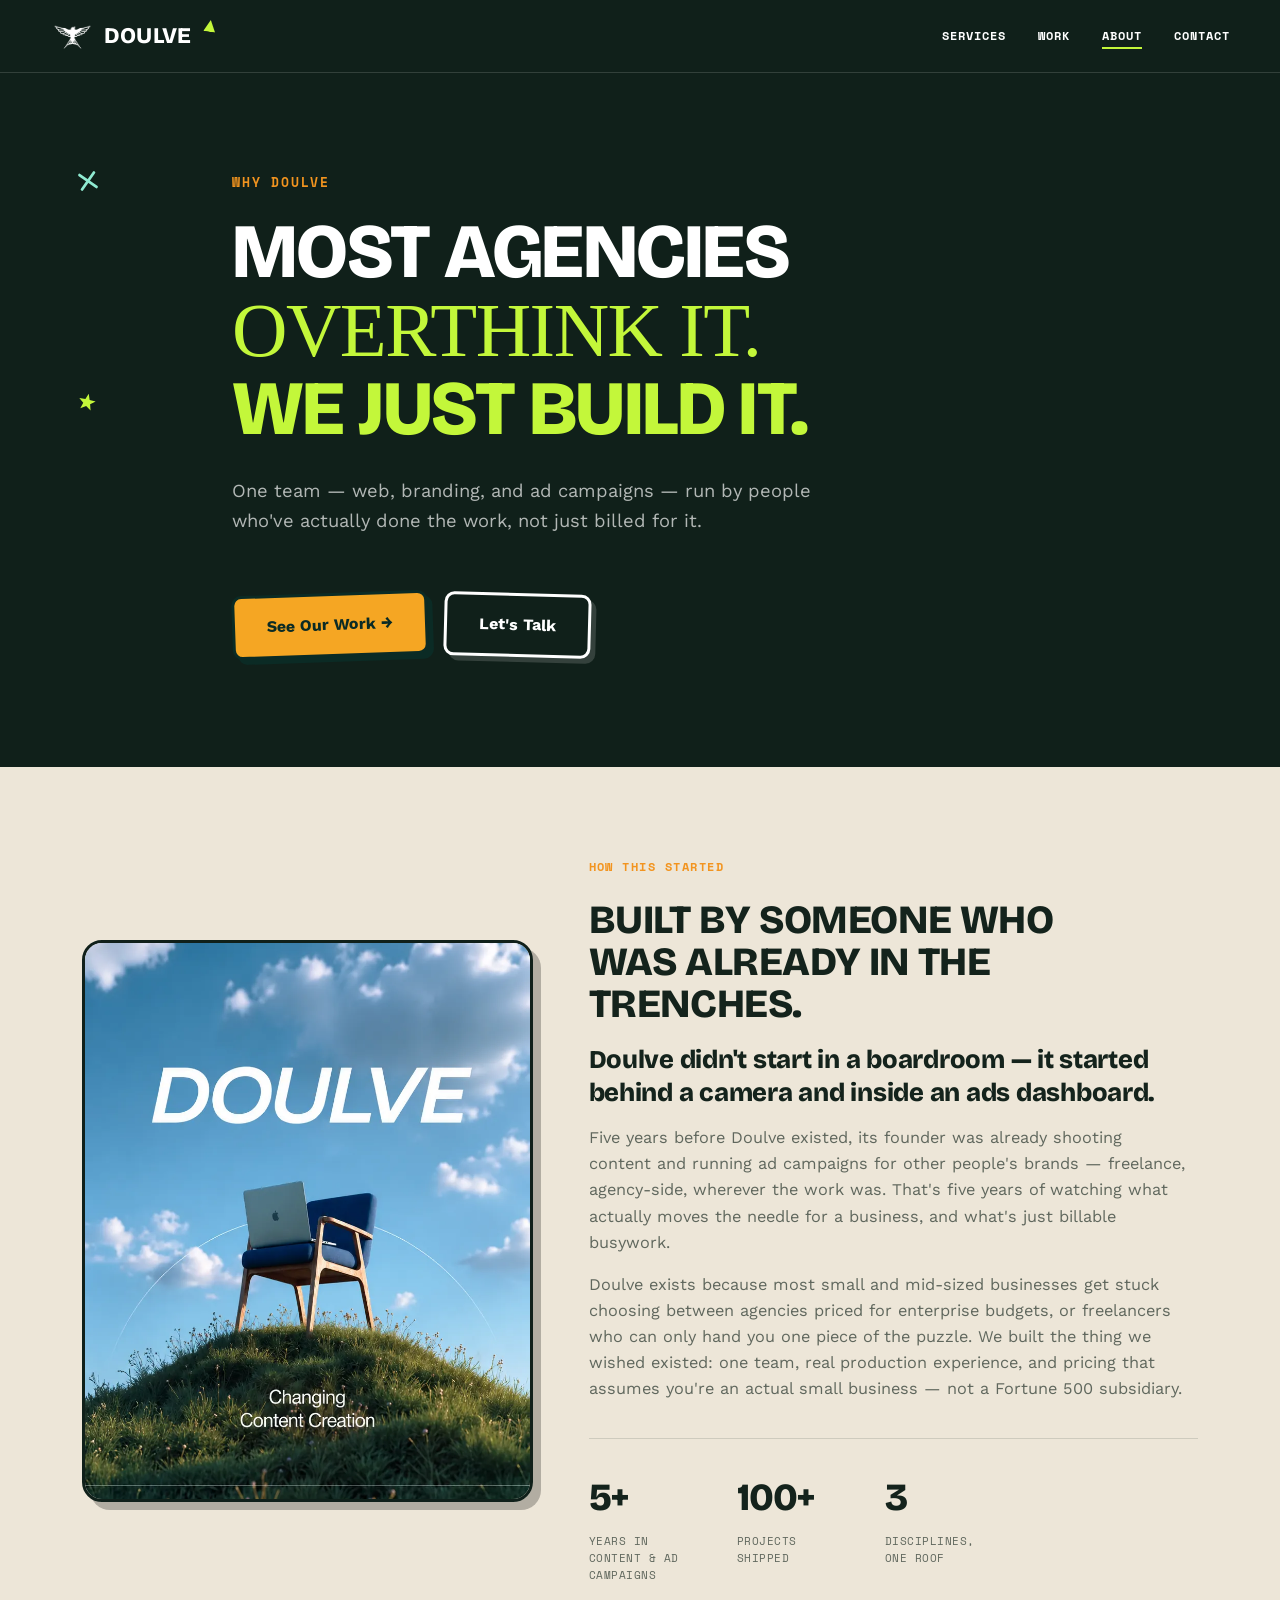
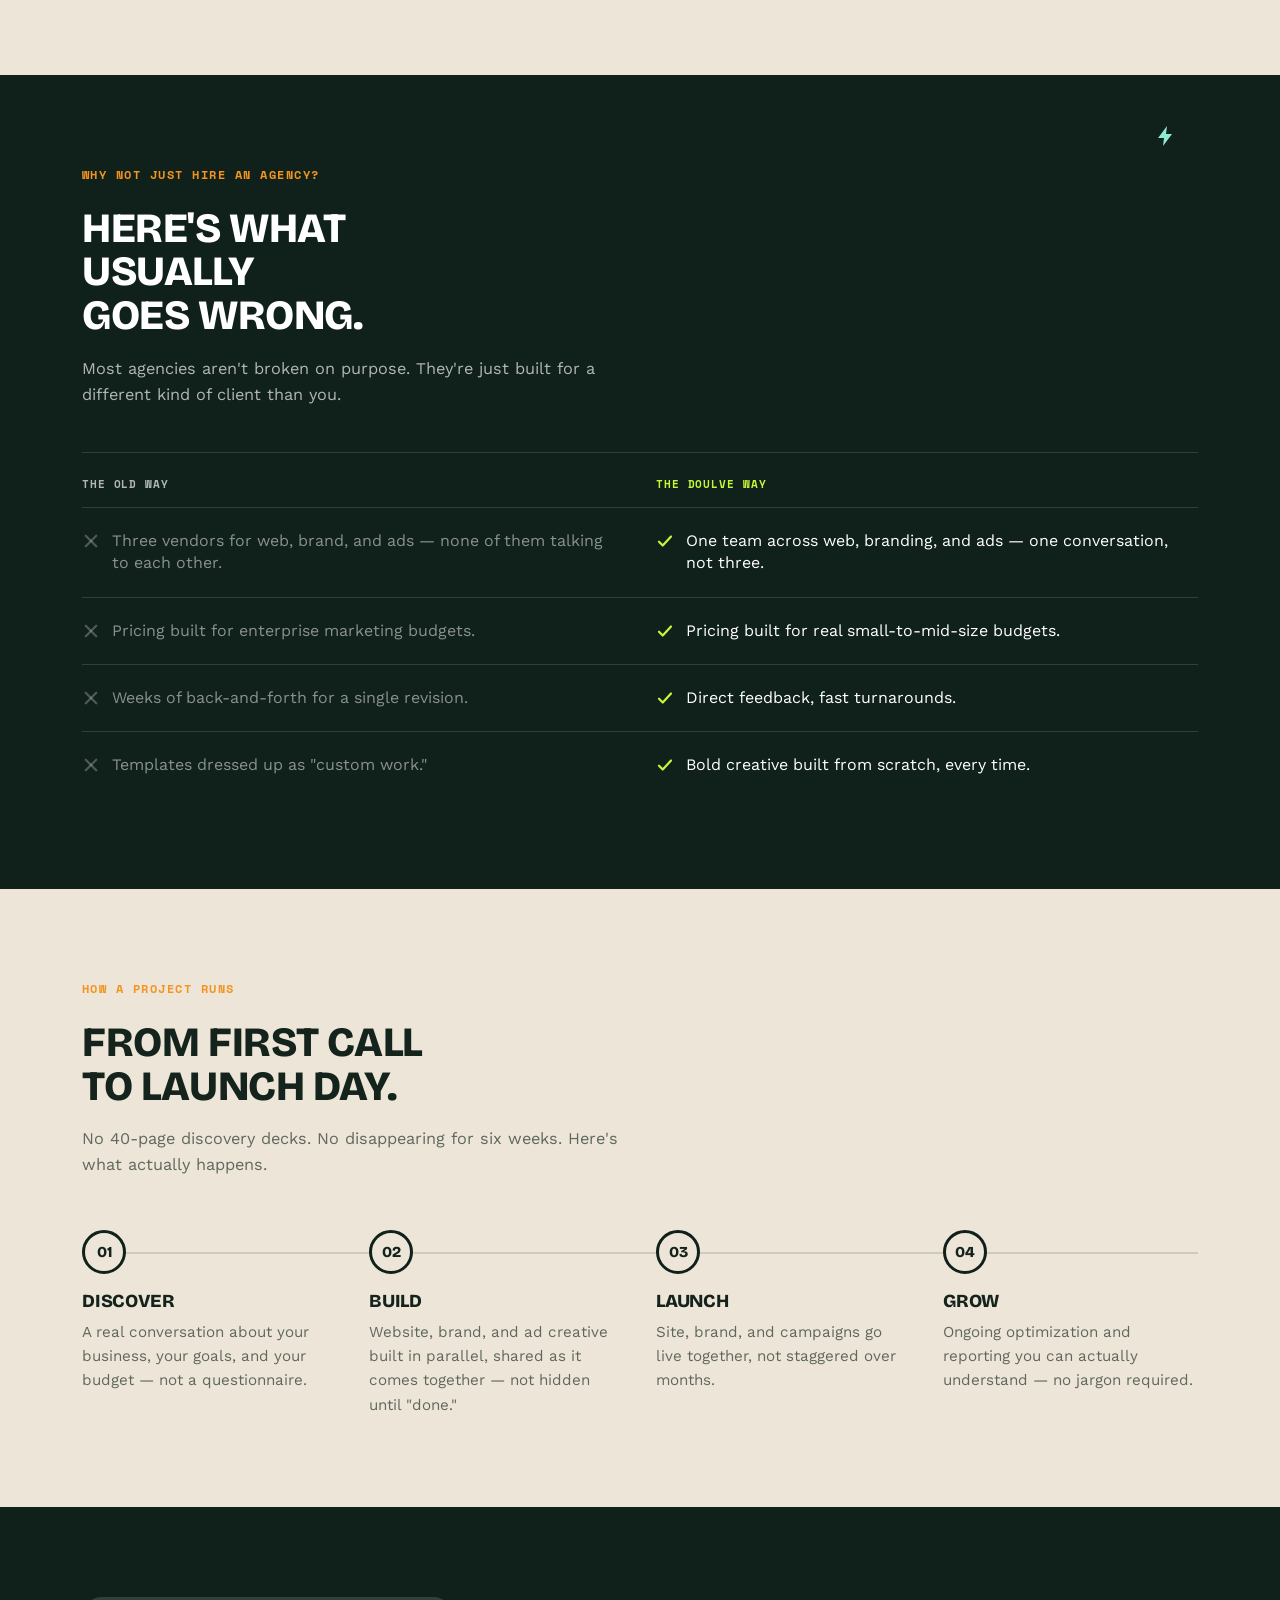
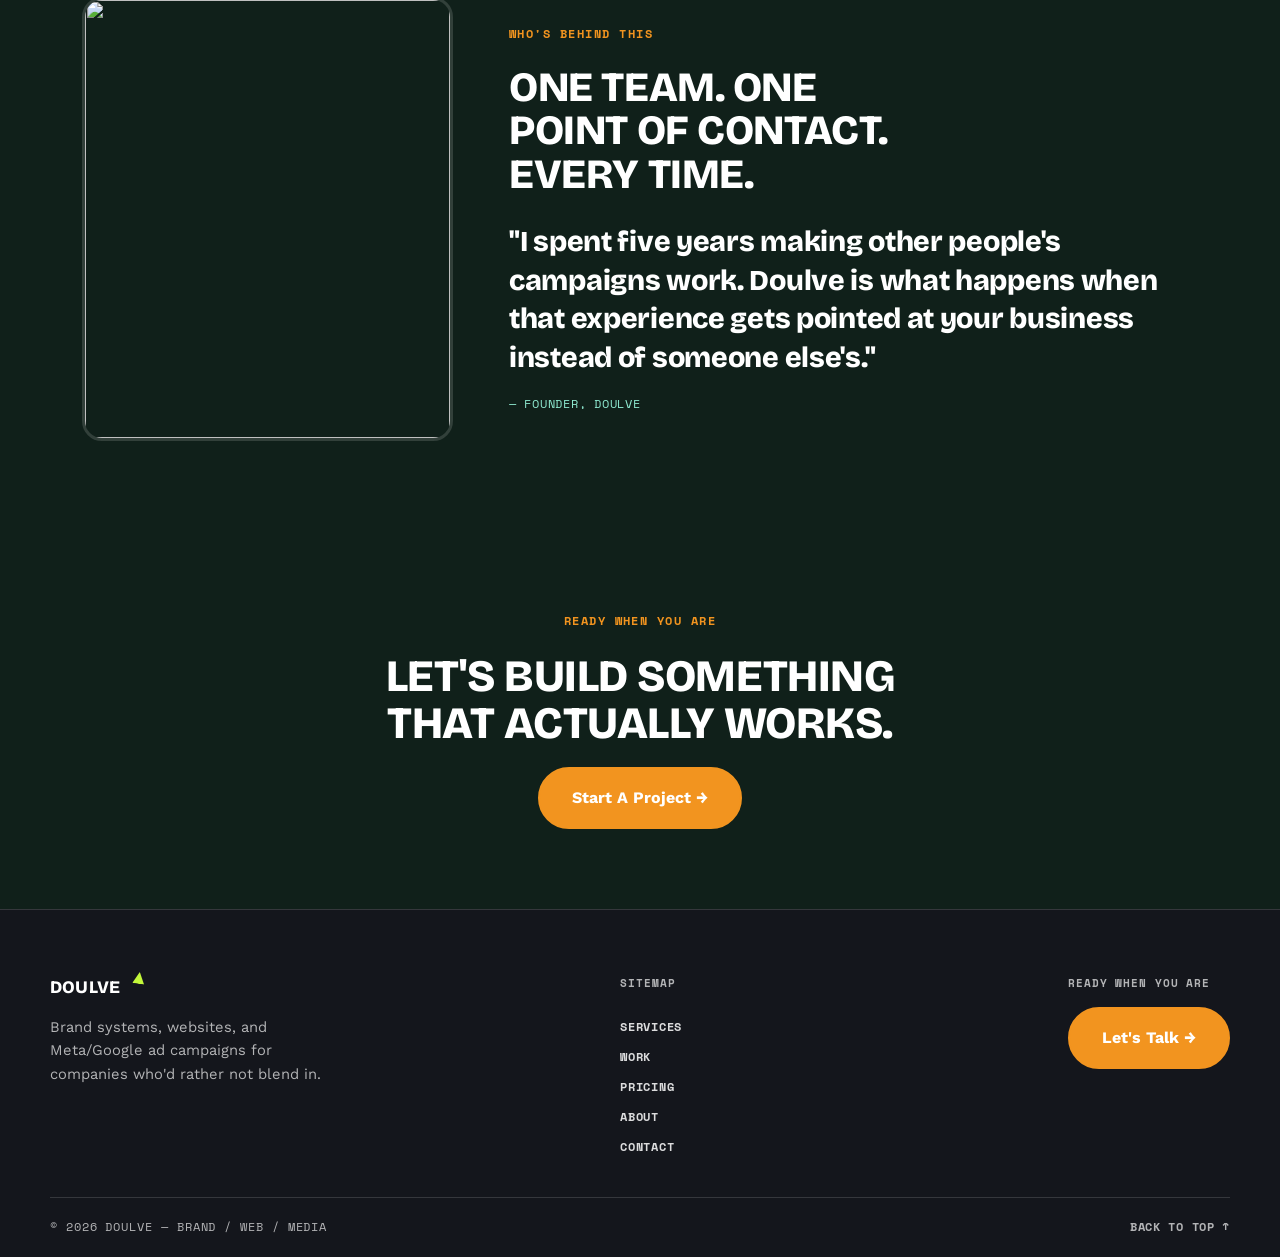
==== commit 0f23b08c: "Redesign footer and closing stats section Footer (all 6 pages): - New background: a distinct cool ne" ====
--- a/about.html
+++ b/about.html
@@ -209,18 +209,36 @@
     </div>
   </section>
 
-  <!-- ===== FOOTER ===== -->
+  <!-- ===== FOOTER =====
+       Two tiers: a content row (brand blurb, sitemap, CTA) over a thin
+       divider, then a minimal bottom bar (copyright, back to top).
+       "#top" is a special browser fragment that scrolls to the top of
+       the document even where no element literally has id="top". -->
   <footer class="site-footer">
-    <div class="container footer-inner">
-      <a href="index.html" class="logo logo--small">DOULVE<span class="logo-chip" aria-hidden="true"></span></a>
-      <nav class="footer-nav">
+    <div class="container footer-top">
+      <div class="footer-brand">
+        <a href="index.html" class="logo logo--small">DOULVE<span class="logo-chip" aria-hidden="true"></span></a>
+        <p class="footer-tagline">Brand systems, websites, and Meta/Google ad campaigns for companies who'd rather not blend in.</p>
+      </div>
+
+      <nav class="footer-sitemap" aria-label="Footer">
+        <p class="footer-col-title">Sitemap</p>
         <a href="services.html">Services</a>
         <a href="work.html">Work</a>
         <a href="pricing.html">Pricing</a>
         <a href="about.html">About</a>
         <a href="contact.html">Contact</a>
       </nav>
+
+      <div class="footer-cta-col">
+        <p class="footer-col-title">Ready When You Are</p>
+        <a href="contact.html" class="btn btn-primary">Let's Talk →</a>
+      </div>
+    </div>
+
+    <div class="container footer-bottom">
       <p class="mono-label">© 2026 Doulve — Brand / Web / Media</p>
+      <a href="#top" class="footer-top-link">Back to top ↑</a>
     </div>
   </footer>
 
--- a/style.css
+++ b/style.css
@@ -5,10 +5,15 @@
    ============================================ */
 
 :root {
-  --ink-dark: #10201A;   /* near-black-green — hero/stats/header/footer background */
+  --ink-dark: #10201A;   /* near-black-green — hero/stats/header background */
   --cream:    #EDE6D8;   /* "What We Do" band background */
   --ink-text: #14231C;   /* headings/body text on cream */
   --white:    #FFFFFF;
+  /* Deliberately NOT --ink-dark: a cool near-black (blue-leaning, not
+     green-leaning) so the footer reads as a distinct closing "shade" of
+     the palette rather than a repeat of the header/hero band above it —
+     still dark enough that the orange/lime/mint accents pop the same way. */
+  --footer-ink: #14161C;
 
   --lime:   #C3F73A;  /* headline accent, icon chips */
   --orange: #F2941F;  /* primary CTA, kicker labels, accents */
@@ -2252,8 +2257,12 @@
 
 
 /* ============================================
-   9. CLOSING STATS + CTA — dark band, headline, four
-   stat blocks, mint CTA pill.
+   9. CLOSING STATS + CTA — dark band. Three clear tiers:
+   eyebrow/headline/subtext, then a proper 4-up grid of stat
+   cards, then the CTA pill on its own line. (Previously a
+   single flex row crammed headline + four inline icon/number
+   pairs + the CTA together with no real separation between
+   them.)
    ============================================ */
 
 .stats-section {
@@ -2263,69 +2272,104 @@
   padding: 80px 0;
 }
 
-.stats-inner {
-  display: flex;
-  justify-content: space-between;
-  align-items: center;
-  gap: 40px;
-  flex-wrap: wrap;
-}
-
-.stats-headline {
-  max-width: 460px;
-}
-
-.stats-headline h2 {
+.stats-top {
+  max-width: 620px;
+}
+
+.stats-section .eyebrow {
+  margin-bottom: 14px;
+}
+
+.stats-top h2 {
   color: var(--white);
   font-size: clamp(1.6rem, 2.8vw, 2.2rem);
   text-transform: uppercase;
 }
 
-.stats-headline h2 .accent {
+.stats-top h2 .accent {
   font-family: var(--font-marker);
   color: var(--lime);
   text-transform: none;
   font-weight: 400;
 }
 
-.stats-headline p {
+.stats-top p {
   color: var(--text-muted-dark);
   margin-top: 14px;
-  max-width: 40ch;
-}
-
-.stats-row {
-  display: flex;
-  gap: 32px;
-  flex-wrap: wrap;
-}
-
-.stat-block {
-  display: flex;
+  max-width: 44ch;
+}
+
+/* ---- Stat grid — four bordered cards instead of inline icon/number
+   pairs, so each stat reads as its own unit and the set reads as a
+   grid, not a run-on row. ---- */
+.stats-grid {
+  display: grid;
+  grid-template-columns: repeat(4, 1fr);
+  gap: 20px;
+  margin-top: 44px;
+}
+
+.stat-card {
+  position: relative;
+  display: flex;
+  flex-direction: column;
+  gap: 16px;
+  padding: 26px 22px;
+  background: rgba(255, 255, 255, 0.04);
+  border: 1px solid var(--hairline-dark);
+  border-radius: 16px;
+  transition: transform 0.25s ease, border-color 0.25s ease;
+}
+
+.stat-card:hover {
+  transform: translateY(-3px);
+  border-color: var(--hairline-dark);
+}
+
+/* Circular accent chip behind each icon — same is-orange/is-mint/is-lime
+   background + icon-color pairing as .badge-icon (hero) uses, so the
+   stat grid reads as the same visual language rather than a one-off. */
+.stat-icon-wrap {
+  display: inline-flex;
   align-items: center;
-  gap: 12px;
-}
-
+  justify-content: center;
+  width: 48px;
+  height: 48px;
+  border-radius: 50%;
+  flex-shrink: 0;
+}
+
+.stat-icon-wrap.is-orange { background: var(--orange); color: var(--white); }
+.stat-icon-wrap.is-mint   { background: var(--mint);   color: var(--ink-dark); }
+.stat-icon-wrap.is-lime   { background: var(--lime);   color: var(--ink-dark); }
+
+/* Every stat icon shares one visual spec — 24x24 viewBox, stroke-width 2,
+   round caps/joins, no fill except small solid accent dots (their own
+   stroke="none") — so the set reads as one consistent icon family
+   instead of mismatched weights/styles. */
 .stat-icon {
-  width: 30px;
-  height: 30px;
-  color: var(--orange);
-  flex-shrink: 0;
+  width: 24px;
+  height: 24px;
 }
 
 .stat-number {
   font-family: var(--font-display);
   font-weight: 800;
-  font-size: 1.5rem;
+  font-size: 1.9rem;
   color: var(--white);
   display: block;
 }
 
 .stat-label {
-  font-size: 0.72rem;
+  font-size: 0.78rem;
   color: var(--text-muted-dark);
-  text-transform: uppercase;
-  letter-spacing: 0.04em;
+  line-height: 1.4;
+}
+
+.stats-cta-row {
+  margin-top: 44px;
+  display: flex;
+  justify-content: flex-start;
 }
 
 .stats-cta {
@@ -2355,38 +2399,97 @@
 
 
 /* ============================================
-   10. FOOTER
+   10. FOOTER — a distinct cool near-black (--footer-ink, NOT the
+   green --ink-dark the rest of the dark sections share), so it reads
+   as a deliberate closing band rather than more of the same header/
+   hero color. Two tiers: a content row (brand blurb, sitemap, CTA)
+   over a thin divider, then a minimal bottom bar (copyright, back to
+   top) — replacing the old single all-in-one-row layout.
    ============================================ */
 
 .site-footer {
   position: relative;
   z-index: 1;
-  background: var(--ink-dark);
+  background: var(--footer-ink);
   border-top: 1px solid var(--hairline-dark);
-  padding: 32px 0;
-}
-
-.footer-inner {
+}
+
+.footer-top {
+  display: grid;
+  grid-template-columns: 1.3fr 1fr auto;
+  gap: 40px;
+  padding: 64px 0 40px;
+}
+
+.footer-brand {
+  max-width: 300px;
+}
+
+.footer-tagline {
+  margin-top: 14px;
+  color: var(--text-muted-dark);
+  font-size: 0.92rem;
+  max-width: 34ch;
+}
+
+.footer-col-title {
+  font-family: var(--font-mono);
+  font-size: 0.7rem;
+  font-weight: 700;
+  text-transform: uppercase;
+  letter-spacing: 0.08em;
+  color: var(--text-muted-dark);
+  margin-bottom: 16px;
+}
+
+/* Sitemap — gives every page a path to every other page (including
+   Pricing, which is deliberately not in the primary nav) — now a
+   vertical list (a footer column), not a horizontal pill row. */
+.footer-sitemap {
+  display: flex;
+  flex-direction: column;
+  gap: 10px;
+  align-items: flex-start;
+}
+
+.footer-sitemap a {
+  font-family: var(--font-mono);
+  font-size: 0.78rem;
+  font-weight: 700;
+  text-transform: uppercase;
+  letter-spacing: 0.06em;
+  color: var(--white);
+  opacity: 0.85;
+  transition: opacity 0.2s ease, color 0.2s ease;
+}
+
+.footer-sitemap a:hover {
+  opacity: 1;
+  color: var(--lime);
+}
+
+.footer-cta-col {
+  display: flex;
+  flex-direction: column;
+  align-items: flex-start;
+  justify-content: flex-start;
+}
+
+.footer-bottom {
   display: flex;
   align-items: center;
   justify-content: space-between;
   flex-wrap: wrap;
   gap: 12px;
-}
-
-.footer-inner .mono-label {
+  padding: 20px 0;
+  border-top: 1px solid var(--hairline-dark);
+}
+
+.footer-bottom .mono-label {
   color: var(--text-muted-dark);
 }
 
-/* Small sitemap row — gives every page a path to every other page
-   (including Pricing, which is deliberately not in the primary nav). */
-.footer-nav {
-  display: flex;
-  flex-wrap: wrap;
-  gap: 20px;
-}
-
-.footer-nav a {
+.footer-top-link {
   font-family: var(--font-mono);
   font-size: 0.72rem;
   font-weight: 700;
@@ -2396,7 +2499,7 @@
   transition: color 0.2s ease;
 }
 
-.footer-nav a:hover {
+.footer-top-link:hover {
   color: var(--white);
 }
 
@@ -3102,9 +3205,18 @@
     padding-right: 22px;
   }
 
-  .stats-inner {
-    flex-direction: column;
-    align-items: flex-start;
+  .stats-grid {
+    grid-template-columns: repeat(2, 1fr);
+  }
+
+  .footer-top {
+    grid-template-columns: 1fr 1fr;
+    row-gap: 36px;
+  }
+
+  .footer-brand {
+    grid-column: 1 / -1;
+    max-width: none;
   }
 
   .service-grid {
@@ -3301,6 +3413,28 @@
   .dark-panel,
   .page-hero {
     padding: 56px 0;
+  }
+
+  .stats-grid {
+    grid-template-columns: 1fr;
+  }
+
+  .stat-card {
+    padding: 22px 20px;
+  }
+
+  .footer-top {
+    grid-template-columns: 1fr;
+    row-gap: 32px;
+    padding: 48px 0 32px;
+  }
+
+  .footer-brand {
+    grid-column: auto;
+  }
+
+  .footer-cta-col {
+    align-items: flex-start;
   }
 
   .about-hero {
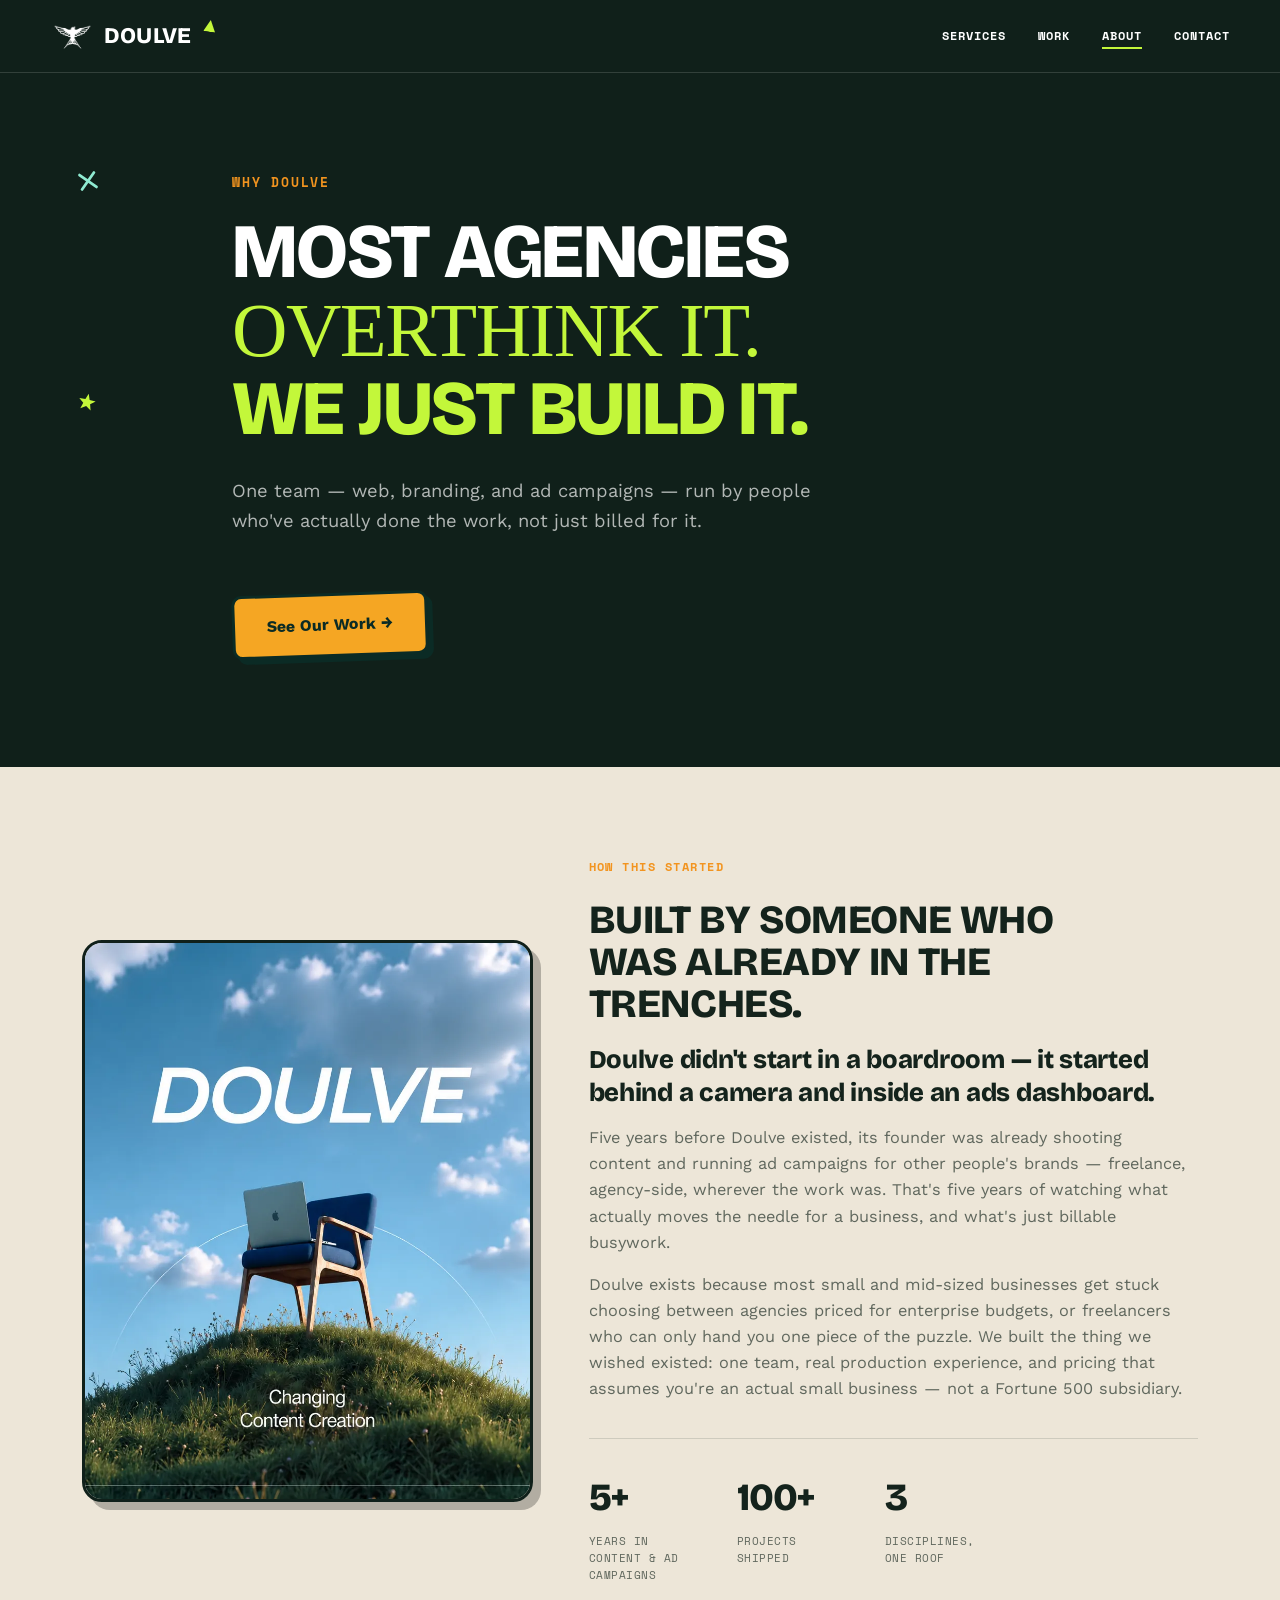
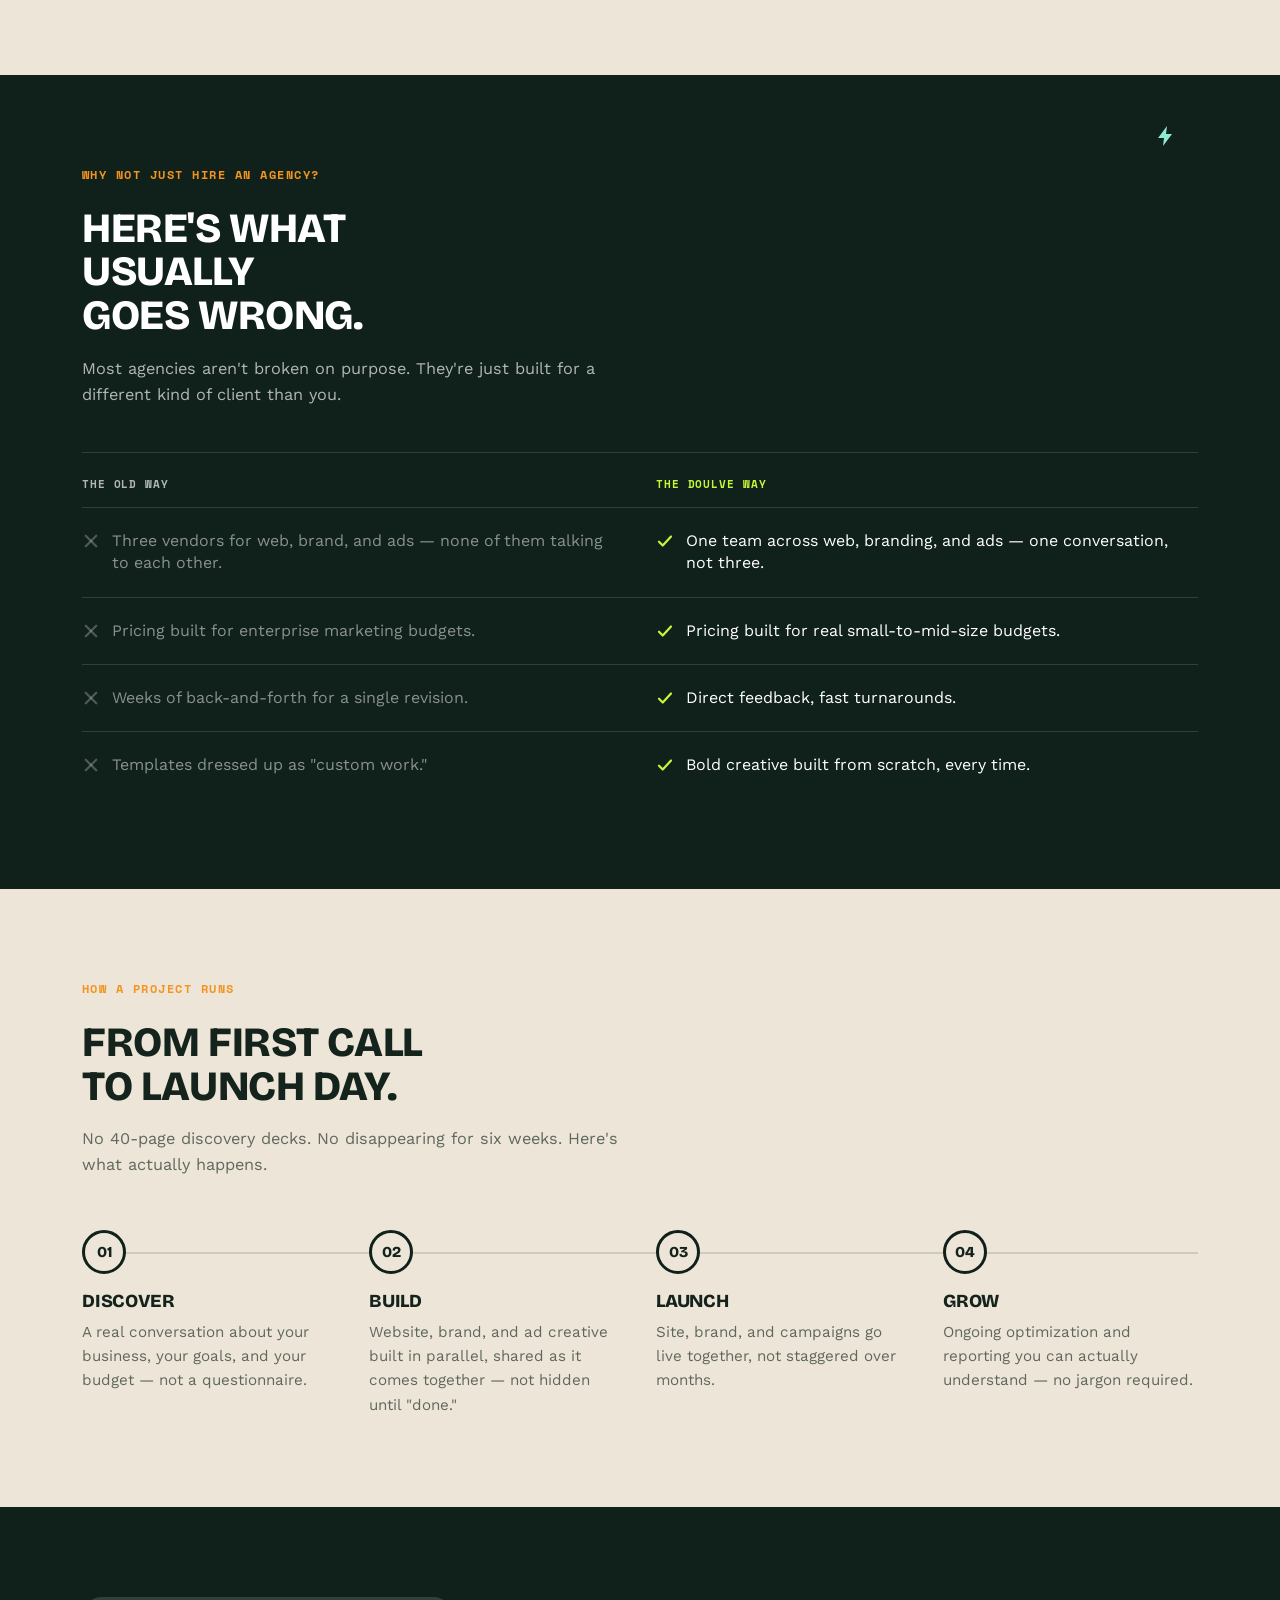
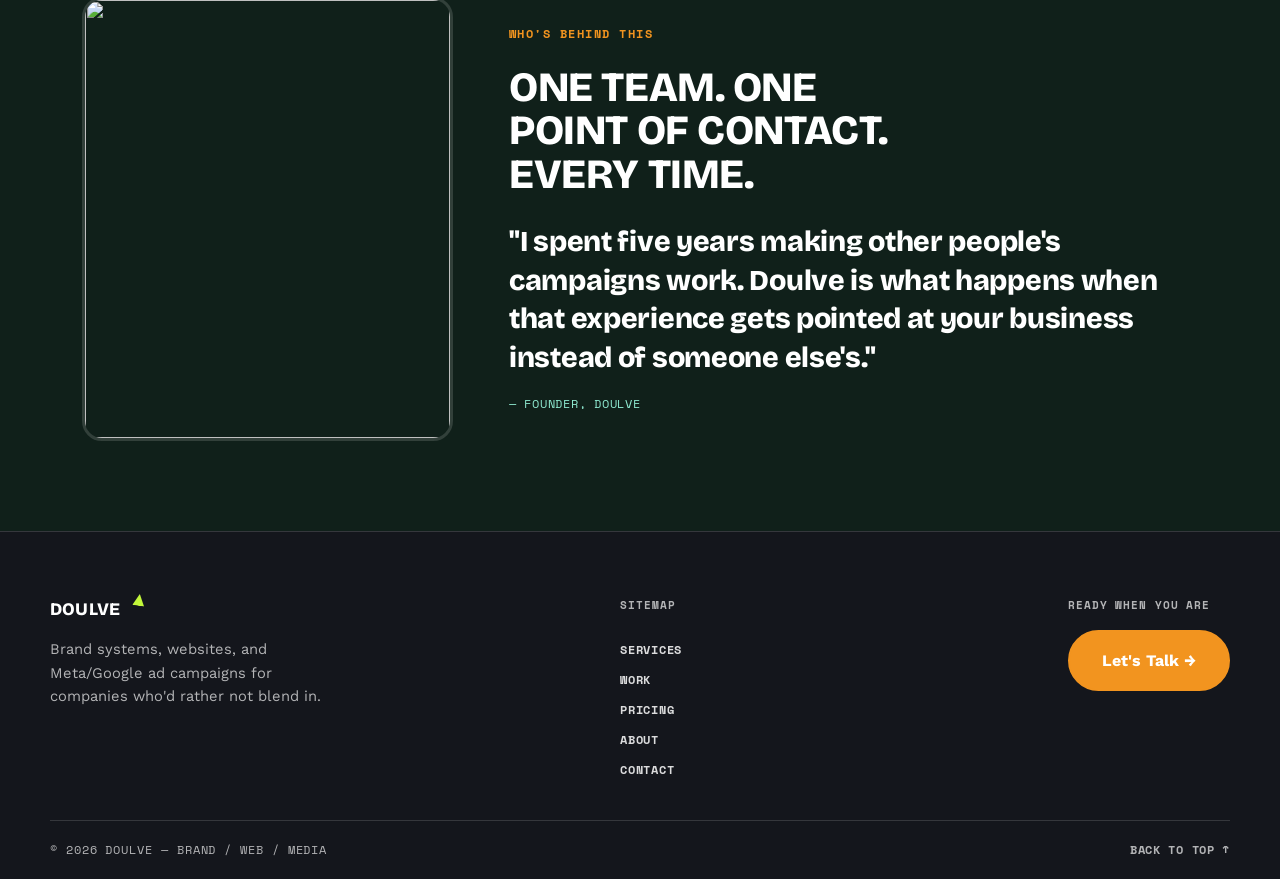
==== commit 82a08d45: "Remove scattered in-content contact CTAs, keep nav/footer/pricing only Contact links/buttons previou" ====
--- a/about.html
+++ b/about.html
@@ -17,7 +17,7 @@
     <style>
       .kicker, .hero-headline .line, .hero-foot,
       .reveal-panel, [data-reveal-item],
-      .contact-intro > *, .contact-form .field, .contact-form button {
+      .contact-form .field, .contact-form button {
         opacity: 1 !important; transform: none !important;
       }
     </style>
@@ -59,7 +59,6 @@
         </p>
         <div class="hero-actions">
           <a href="work.html" class="btn btn-primary">See Our Work →</a>
-          <a href="contact.html" class="btn btn-secondary">Let's Talk</a>
         </div>
       </div>
     </div>
@@ -196,19 +195,6 @@
     </div>
   </section>
 
-  <!-- ===== CONTACT CTA ===== -->
-  <section class="contact reveal-panel">
-    <div class="container">
-      <div class="contact-teaser">
-        <div class="contact-intro">
-          <p class="eyebrow">Ready When You Are</p>
-          <h2>Let's Build Something<br>That Actually Works.</h2>
-        </div>
-        <a href="contact.html" class="btn btn-primary">Start A Project →</a>
-      </div>
-    </div>
-  </section>
-
   <!-- ===== FOOTER =====
        Two tiers: a content row (brand blurb, sitemap, CTA) over a thin
        divider, then a minimal bottom bar (copyright, back to top).
--- a/style.css
+++ b/style.css
@@ -293,11 +293,6 @@
    just permanently on instead of triggered by :hover. */
 .nav a.is-current span::after {
   transform: scaleX(1);
-}
-
-.header-inner .btn {
-  padding: 12px 26px;
-  font-size: 0.85rem;
 }
 
 /* Hamburger — hidden entirely on desktop (display:none removes it from the
@@ -723,9 +718,7 @@
 
 
 /* ============================================
-   5. WHAT WE DO — cream band, full-bleed, five icon
-   columns. A torn-paper zigzag marks the transition down
-   from the dark hero, kept modest rather than literal.
+   5. WHAT WE DO — cream band, full-bleed, five icon columns.
    ============================================ */
 
 .services {
@@ -751,6 +744,17 @@
   );
 }
 
+/* Homepage "What We Do" only — a plain straight edge instead of the torn-
+   paper zigzag above, which Pricing/Services (the other two pages that
+   reuse the bare .services class) keep untouched. Same selector/specificity
+   as .services::before above (one class + pseudo-element each), so source
+   order alone decides — this rule coming later wins and content: none
+   suppresses the pseudo-element outright, leaving .services' own flat
+   cream background as the section's actual edge. */
+.what-we-do::before {
+  content: none;
+}
+
 .services .eyebrow { color: var(--orange); }
 
 .services h2 {
@@ -784,24 +788,6 @@
   border-radius: 3px;
   margin-top: 4px;
   transform: rotate(-1.5deg);
-}
-
-/* A second torn edge at the bottom, mirroring the existing top one
-   (.services::before, shared) but scoped only to this section so other
-   .services-using pages are unaffected. */
-.what-we-do::after {
-  content: '';
-  position: absolute;
-  bottom: -18px;
-  left: 0;
-  right: 0;
-  height: 18px;
-  background: var(--cream);
-  clip-path: polygon(
-    0% 0%, 5% 70%, 10% 0%, 15% 70%, 20% 0%, 25% 70%, 30% 0%, 35% 70%,
-    40% 0%, 45% 70%, 50% 0%, 55% 70%, 60% 0%, 65% 70%, 70% 0%, 75% 70%,
-    80% 0%, 85% 70%, 90% 0%, 95% 70%, 100% 0%
-  );
 }
 
 .icon-row {
@@ -1159,6 +1145,142 @@
 
 
 /* ============================================
+   6b. ADS SPOTLIGHT — the Work page's Ads deep-dive (id="ads",
+   replacing what used to be the Branding showcase there). The heading
+   block stays capped/narrow for readability; the steps grid and pill
+   row below it are full container width so the 4-up grid has room to
+   breathe — mobile-first in effect either way, since everything here
+   is a single column until the 900px/640px overrides further down.
+   ============================================ */
+
+.ads-spotlight-inner {
+  max-width: 640px;
+}
+
+/* Same accent treatment .stats-top h2 .accent uses (marker font, lime,
+   case as-written rather than forced uppercase) — the one place in this
+   headline that breaks from the bold uppercase rest of it. */
+.ads-spotlight h2 .accent {
+  font-family: var(--font-marker);
+  color: var(--lime);
+  text-transform: none;
+  font-weight: 400;
+}
+
+/* Shared by both the "How it works" and "What we need from you" labels
+   below. */
+.ads-label {
+  font-family: var(--font-mono);
+  font-size: 0.72rem;
+  font-weight: 700;
+  text-transform: uppercase;
+  letter-spacing: 0.08em;
+  color: var(--text-muted-dark);
+  margin-bottom: 14px;
+}
+
+.ads-steps-block {
+  margin-top: 44px;
+}
+
+/* Same colored-chip idea as .stat-icon-wrap (is-orange/is-mint/is-lime
+   cycling per item) rather than the About page's cream-toned
+   .process-number circles — this section sits on a dark panel, not
+   cream, so it gets its own numbered-chip treatment instead of
+   reusing .process-* verbatim. */
+.ads-steps {
+  display: grid;
+  grid-template-columns: repeat(4, 1fr);
+  gap: 32px;
+}
+
+.ads-step-number {
+  display: inline-flex;
+  align-items: center;
+  justify-content: center;
+  width: 40px;
+  height: 40px;
+  border-radius: 50%;
+  font-family: var(--font-display);
+  font-weight: 800;
+  font-size: 1.05rem;
+  margin-bottom: 16px;
+}
+
+.ads-step-number.is-orange { background: var(--orange); color: var(--white); }
+.ads-step-number.is-mint   { background: var(--mint);   color: var(--ink-dark); }
+.ads-step-number.is-lime   { background: var(--lime);   color: var(--ink-dark); }
+
+.ads-step h3 {
+  font-family: var(--font-display);
+  font-weight: 800;
+  color: var(--white);
+  font-size: 1.05rem;
+  text-transform: uppercase;
+  margin-bottom: 8px;
+}
+
+.ads-step p {
+  color: var(--text-muted-dark);
+  font-size: 0.92rem;
+}
+
+.ads-requirements {
+  margin-top: 44px;
+}
+
+/* Small pill badges — border/radius/padding borrowed from the contact
+   form's .chip, the colored-dot accent borrowed from .service-dot,
+   combined into one static (non-interactive) element since this list is
+   informational, not a control. */
+.requirement-pills {
+  display: flex;
+  flex-wrap: wrap;
+  gap: 12px;
+  margin-bottom: 36px;
+}
+
+.requirement-pill {
+  display: inline-flex;
+  align-items: center;
+  gap: 8px;
+  padding: 9px 16px 9px 12px;
+  border-radius: 999px;
+  border: 2px solid var(--hairline-dark);
+  color: var(--white);
+  font-family: var(--font-mono);
+  font-weight: 700;
+  font-size: 0.8rem;
+  text-transform: uppercase;
+  letter-spacing: 0.04em;
+}
+
+/* .is-orange/.is-lime are also bare utility classes elsewhere (solid
+   background, no border) — without this, that bare rule's background
+   would paint the whole pill solid instead of just its dot. Same
+   cross-component guard used for .icon-chip/.service-cta/.work-card
+   elsewhere in this file. .is-mint has no bare-class equivalent, so it
+   doesn't strictly need the guard, but it's included for symmetry. */
+.requirement-pill.is-orange,
+.requirement-pill.is-mint,
+.requirement-pill.is-lime {
+  background: none;
+  opacity: 1;
+}
+
+.pill-dot {
+  width: 9px;
+  height: 9px;
+  border-radius: 50%;
+  flex-shrink: 0;
+}
+
+.requirement-pill.is-orange .pill-dot { background: var(--orange); }
+.requirement-pill.is-mint   .pill-dot { background: var(--mint); }
+.requirement-pill.is-lime   .pill-dot { background: var(--lime); }
+
+
+/* ============================================
    7. ABOUT PAGE — five acts: a point-of-view hero, the
    origin story (with animated stat counters), an "old way
    vs Doulve way" comparison, a 4-step process timeline, and
@@ -1779,53 +1901,45 @@
 }
 
 
-/* Homepage-style contact TEASER — single-column, centered, no form. Still
-   used by the inner pages' closing CTA sections (services/work/about). */
-.contact-teaser {
-  max-width: 640px;
-  margin: 0 auto;
-  padding: 80px 64px;
-  text-align: center;
-}
-
-.contact-teaser .eyebrow {
-  display: block;
-}
-
-.contact-teaser h2 {
-  font-size: clamp(2rem, 4vw, 2.8rem);
-  margin: 4px 0 20px;
-  color: var(--white);
-}
-
-.contact-teaser .contact-note {
-  margin: 0 auto 32px;
-}
-
-.contact-teaser .btn-primary {
-  display: inline-block;
-}
-
-
 /* ============================================
    8b. PRICING
    ============================================ */
 
+/* Wider than the site's standard 1180px .container — 5 cards need more
+   room to stay comfortably readable than the shared container gives
+   them. Only affects this one section (a second class alongside
+   .container, not a change to .container itself), so every other
+   section on the site keeps its usual 1180px column. */
+.pricing-page-container {
+  max-width: 1480px;
+}
+
+/* Five cards, one row, at the widths where they fit comfortably
+   (>1200px — see the 1200px/640px breakpoints below for how this steps
+   down). Every font-size/padding/gap value on .pricing-card and its
+   children is deliberately smaller here than in those breakpoints:
+   this is the tight 5-across fit, they're the roomier 3-across/1-across
+   layouts once there's more width per card to work with. */
 .pricing-grid {
   display: grid;
-  grid-template-columns: repeat(3, 1fr);
-  gap: 28px;
+  grid-template-columns: repeat(5, 1fr);
+  gap: 16px;
   margin-top: 12px;
+  /* Grid's own default, stated explicitly: every card in a row stretches
+     to the row's tallest card, so borders/shadows line up evenly even
+     though content length varies a lot between cards (Website's short
+     bullet list vs. the tier tables + extra notes on the ads cards). */
+  align-items: stretch;
 }
 
 .pricing-card {
   display: flex;
   flex-direction: column;
-  border-radius: 20px;
+  border-radius: 16px;
   background: var(--white);
   border: 3px solid var(--ink-dark);
   box-shadow: 6px 6px 0 rgba(16, 32, 26, 0.85);
-  padding: 32px 28px;
+  padding: 22px 18px;
   transition: transform 0.25s ease, box-shadow 0.25s ease;
 }
 
@@ -1835,45 +1949,175 @@
 }
 
 .pricing-card h3 {
-  font-size: 1.35rem;
-  margin-bottom: 8px;
+  font-size: 1.02rem;
+  /* Fits 2 lines at this font-size/line-height regardless of whether a
+     given title actually wraps ("Website" doesn't, "Meta Ads
+     Management" does) — so .pricing-price starts at the same y-position
+     in every card instead of jumping up for the 1-line titles. */
+  min-height: 2.15rem;
+  margin-bottom: 6px;
   text-transform: uppercase;
 }
 
 .pricing-price {
   font-family: var(--font-display);
-  font-size: 2.1rem;
+  font-size: 1.55rem;
   font-weight: 800;
   color: var(--orange);
-  margin-bottom: 4px;
+  margin-bottom: 3px;
 }
 
 .pricing-price span {
   font-family: var(--font-body);
-  font-size: 0.95rem;
+  font-size: 0.72rem;
   font-weight: 400;
   color: var(--text-muted-cream);
 }
 
+/* A second, smaller price line for services with both a one-time setup
+   fee and a recurring rate (Meta/Google ads management, the All-In
+   partnership) — .pricing-price stays the single big number, this just
+   adds the "+ setup fee" context under it without competing for
+   attention. */
+.pricing-setup-fee {
+  font-family: var(--font-mono);
+  font-size: 0.68rem;
+  color: var(--text-muted-cream);
+  margin-bottom: 9px;
+}
+
 .pricing-note {
   color: var(--text-muted-cream);
-  font-size: 0.95rem;
-  margin-bottom: 24px;
+  font-size: 0.8rem;
+  margin-bottom: 13px;
+}
+
+/* "Excludes ad spend" / recommended-minimum context — secondary/muted
+   by design so it reads as a caveat, not a competing price. */
+.pricing-ad-spend-note {
+  color: var(--text-muted-cream);
+  font-size: 0.68rem;
+  line-height: 1.5;
+  margin-bottom: 11px;
+}
+
+/* Small in-card table for tiered services (volume-based ad management,
+   per-ad creative pricing) — chosen over a dropdown/toggle since every
+   tier is short enough to show at once with no JS/interaction cost,
+   and it slots into the same vertical rhythm the plain .pricing-features
+   list uses on the non-tiered cards (Website, All-In Partner): both
+   sit between .pricing-note and the CTA button. Row padding is roomier
+   than it strictly needs to be — Meta/Google/Ad Creation are the three
+   cards using this table and none of them use .pricing-features, so
+   loosening it here closes their gap above the button without touching
+   All-In Partner (the tallest card, which sets the row height) at all. */
+.pricing-tier-table {
+  width: 100%;
+  border-collapse: collapse;
+  margin-bottom: 20px;
+  font-size: 0.72rem;
+}
+
+.pricing-tier-table tr {
+  border-bottom: 1px solid var(--hairline-cream);
+}
+
+.pricing-tier-table tr:last-child {
+  border-bottom: none;
+}
+
+.pricing-tier-table th,
+.pricing-tier-table td {
+  padding: 10px 0;
+  font-weight: 400;
+}
+
+.pricing-tier-table th {
+  text-align: left;
+  color: var(--ink-text);
+}
+
+.pricing-tier-table td {
+  text-align: right;
+  color: var(--ink-text);
+  font-weight: 700;
+  font-family: var(--font-mono);
+  white-space: nowrap;
+}
+
+/* All-In Partner's setup-fee-waiver highlight — lime tint/border on the
+   white card (not lime text: --lime is too light to read on white, so
+   the accent stays in the background/border and the text uses the
+   card's normal high-contrast ink color). */
+.pricing-savings-callout {
+  display: inline-block;
+  background: rgba(195, 247, 58, 0.25);
+  border: 1.5px solid var(--lime);
+  color: var(--ink-text);
+  font-family: var(--font-mono);
+  font-weight: 700;
+  font-size: 0.62rem;
+  text-transform: uppercase;
+  letter-spacing: 0.03em;
+  padding: 5px 10px;
+  border-radius: 999px;
+  margin-bottom: 11px;
 }
 
 .pricing-features {
   list-style: none;
   display: flex;
   flex-direction: column;
-  gap: 12px;
-  margin-bottom: 28px;
-  flex-grow: 1;
+  gap: 8px;
+  margin-bottom: 16px;
+}
+
+/* Website/Ad Creation-specific gap-closing boosts below are sized for
+   the cramped 5-across desktop fit specifically (small base font sizes/
+   padding) — at >1200px only, where .pricing-grid is 5 columns. Without
+   this guard these selectors' extra specificity (compound descendant
+   selectors beat the plain-class rules in the 1200px breakpoint below)
+   would win there too and badly overshoot once cards go back to their
+   roomier 3-column/1-column sizing. */
+@media (min-width: 1201px) {
+  /* Website is the only card with nothing but a short note + 4 bullets
+     above the button — every other card also carries a setup fee, an
+     ad-spend caveat, or a tier table, so its content is naturally
+     taller. Scoped to the first card specifically (rather than
+     .pricing-features generally) so this doesn't also loosen All-In
+     Partner's list, which shares the same class but is already the
+     tallest card and sets the row height for the whole grid —
+     loosening it there would just make every card taller without
+     closing anyone's gap. */
+  .pricing-grid > .pricing-card:first-child .pricing-features {
+    gap: 26px;
+  }
+
+  .pricing-grid > .pricing-card:first-child .pricing-note {
+    margin-bottom: 34px;
+  }
+
+  /* Ad Creation (4th card) is the other outlier — a 4-row tier table
+     plus one short note is still less total content than the ads-
+     management cards' table + setup fee + note + ad-spend caveat.
+     Scoped the same way as Website above, and for the same reason:
+     .pricing-tier-table's base padding is shared with Meta/Google,
+     which are already close to the target gap, so a further global
+     increase would overshoot them. */
+  .pricing-grid > .pricing-card:nth-child(4) .pricing-tier-table th,
+  .pricing-grid > .pricing-card:nth-child(4) .pricing-tier-table td {
+    padding: 16px 0;
+  }
+
+  .pricing-grid > .pricing-card:nth-child(4) .pricing-note {
+    margin-bottom: 30px;
+  }
 }
 
 .pricing-features li {
-  font-size: 0.95rem;
+  font-size: 0.76rem;
   color: var(--ink-text);
-  padding-left: 22px;
+  padding-left: 16px;
   position: relative;
 }
 
@@ -1881,15 +2125,24 @@
   content: '';
   position: absolute;
   left: 0;
-  top: 7px;
-  width: 8px;
-  height: 8px;
+  top: 6px;
+  width: 6px;
+  height: 6px;
   border-radius: 50%;
   background: var(--orange);
 }
 
 .pricing-card .btn-primary {
   align-self: flex-start;
+  /* Pushes the button to the bottom of the card regardless of how much
+     (or how little) content sits above it — the same fix works whether
+     a card ends in a bullet list (Website, All-In Partner) or a tier
+     table (Meta, Google, Ad Creation), so every button lands on the
+     same line across the row without needing flex-grow on whichever
+     element happens to be last before it. */
+  margin-top: auto;
+  padding: 9px 16px;
+  font-size: 0.76rem;
 }
 
 /* The premium tier — an orange border/badge instead of a layout change,
@@ -1908,16 +2161,16 @@
 
 .pricing-badge {
   position: absolute;
-  top: -14px;
-  right: 28px;
+  top: -13px;
+  right: 18px;
   background: var(--orange);
   color: var(--white);
   font-family: var(--font-mono);
-  font-size: 0.68rem;
+  font-size: 0.58rem;
   font-weight: 700;
   text-transform: uppercase;
-  letter-spacing: 0.06em;
-  padding: 6px 14px;
+  letter-spacing: 0.05em;
+  padding: 5px 11px;
   border-radius: 999px;
 }
 
@@ -2031,6 +2284,66 @@
   position: absolute;
   pointer-events: none;
   z-index: 0;
+}
+
+/* ---- Ads teaser — a single bordered card pointing at the Work page's
+   full Ads breakdown (#ads), not a repeat of it. Compact on purpose:
+   shorter section padding than the standard .dark-panel 90px, and the
+   card itself borrows the bordered-surface language .work-card/
+   .stat-card already use rather than inventing a new surface style. ---- */
+.ads-teaser {
+  padding: 56px 0;
+}
+
+.ads-teaser-card {
+  display: flex;
+  align-items: center;
+  justify-content: space-between;
+  gap: 32px;
+  padding: 28px 26px;
+  background: rgba(255, 255, 255, 0.04);
+  border: 2px solid var(--hairline-dark);
+  border-radius: 18px;
+  transition: border-color 0.25s ease, transform 0.25s ease;
+}
+
+.ads-teaser-card:hover {
+  border-color: var(--orange);
+  transform: translateY(-2px);
+}
+
+.ads-teaser-text .eyebrow {
+  margin-bottom: 10px;
+}
+
+.ads-teaser-text h3 {
+  font-family: var(--font-display);
+  font-weight: 800;
+  color: var(--white);
+  font-size: clamp(1.25rem, 3vw, 1.6rem);
+  text-transform: uppercase;
+}
+
+.ads-teaser-text p {
+  color: var(--text-muted-dark);
+  margin-top: 8px;
+  max-width: 52ch;
+}
+
+.ads-teaser-link {
+  display: inline-flex;
+  align-items: center;
+  gap: 6px;
+  font-family: var(--font-display);
+  font-weight: 800;
+  font-size: 0.95rem;
+  text-transform: uppercase;
+  color: var(--orange);
+  flex-shrink: 0;
+}
+
+.ads-teaser-card:hover .ads-teaser-link .service-cta-arrow {
+  transform: translateX(4px);
 }
 
 /* ---- Content Creation infinite scroll belt ----
@@ -2095,6 +2408,13 @@
   to   { transform: translateX(0); }
 }
 
+/* Pauses just the row under the cursor (not the whole belt) so a visitor
+   can stop the drift on one ad long enough to actually look at it,
+   without the other rows freezing too. */
+.belt-row:hover .belt-track {
+  animation-play-state: paused;
+}
+
 .belt-tile {
   flex: 0 0 auto;
   width: 200px;
@@ -2366,38 +2686,6 @@
   line-height: 1.4;
 }
 
-.stats-cta-row {
-  margin-top: 44px;
-  display: flex;
-  justify-content: flex-start;
-}
-
-.stats-cta {
-  background: var(--mint);
-  color: var(--ink-dark);
-  border-radius: 20px;
-  padding: 22px 30px;
-  font-family: var(--font-display);
-  font-weight: 800;
-  text-transform: uppercase;
-  font-size: 1rem;
-  line-height: 1.3;
-  display: inline-block;
-  transition: transform 0.2s ease;
-}
-
-.stats-cta:hover {
-  transform: translateY(-2px);
-}
-
-.stats-cta .accent {
-  font-family: var(--font-marker);
-  color: var(--orange);
-  text-transform: none;
-  font-weight: 400;
-}
-
-
 /* ============================================
    10. FOOTER — a distinct cool near-black (--footer-ink, NOT the
    green --ink-dark the rest of the dark sections share), so it reads
@@ -2538,7 +2826,6 @@
 .motion-disabled [data-reveal-item],
 .motion-disabled .about-inner > *,
 .motion-disabled .about-photo,
-.motion-disabled .contact-intro > *,
 .motion-disabled .contact-form .field,
 .motion-disabled .contact-form button {
   opacity: 1 !important;
@@ -2563,7 +2850,6 @@
    ============================================ */
 
 .web-showcase,
-.brand-showcase,
 .ads-showcase {
   min-height: 100vh;
   min-height: 100dvh;
@@ -2590,7 +2876,6 @@
    full-width box exactly like every other .container on the site,
    putting its edge back in line with the page hero's. */
 .web-showcase > .container,
-.brand-showcase > .container,
 .ads-showcase > .container {
   width: 100%;
 }
@@ -2645,93 +2930,11 @@
   margin-bottom: 0;
 }
 
-/* Branding's own heading runs a shade larger than the shared .dark-panel
-   h2 clamp above (2.6rem ceiling) — with only a handful of illustrated
-   cards below it instead of a cinematic carousel or a tall case-study
-   list, the section needs its headline carrying a bit more weight on its
-   own to read as equally commanding as Websites/Ads. */
-.brand-showcase .showcase-heading h2 {
-  font-size: clamp(2.1rem, 4.6vw, 3.1rem);
-}
-
 /* Websites is the first section a visitor lands on right after the page
    hero, so its headline gets the biggest bump of the three — a bold,
    dominant opening statement rather than a compact block. */
 .web-showcase .showcase-heading h2 {
   font-size: clamp(2.4rem, 5.2vw, 3.6rem);
-}
-
-/* Two-column hero: heading text left, a large "feature" card right —
-   the feature card is a real .brand-board (see .brand-board--feature
-   below), just placed as this grid's second column instead of inside
-   .brand-grid, so it inherits all of that component's styling/hover/
-   is-* accent handling for free. align-items: stretch makes both
-   columns match the row's height, which is what lets the feature
-   card's canvas grow to fill roughly the same height as the heading
-   text instead of using the grid cards' fixed aspect-ratio. */
-.brand-hero {
-  display: grid;
-  grid-template-columns: minmax(0, 1fr) minmax(0, 1fr);
-  align-items: stretch;
-  gap: 48px;
-}
-
-/* Visually flipped via order (not DOM order) — heading stays first in
-   the markup/reading order, it just renders in the right-hand column,
-   right-aligned so it reads as intentionally anchored to that edge
-   rather than left-aligned text that's simply been shoved rightward.
-   This alternates with Websites (left) and Ads (left) either side of
-   it. Reset to the natural order at the single-column breakpoint below,
-   so "heading first" on mobile isn't affected by this desktop-only flip. */
-.brand-hero .showcase-heading {
-  display: flex;
-  flex-direction: column;
-  justify-content: center;
-  order: 2;
-  text-align: right;
-}
-
-.brand-hero .brand-board--feature {
-  order: 1;
-}
-
-.brand-board--feature {
-  display: flex;
-  flex-direction: column;
-}
-
-.brand-board--feature .brand-board-canvas {
-  flex: 1;
-  aspect-ratio: auto;
-  min-height: 320px;
-}
-
-.brand-board--feature .brand-board-icon {
-  width: 30px;
-  height: 30px;
-  top: 24px;
-  right: 24px;
-}
-
-.brand-board--feature .brand-board-mark {
-  font-size: clamp(2.6rem, 4vw, 4rem);
-}
-
-.brand-board--feature .brand-board-palette span {
-  width: 26px;
-  height: 26px;
-}
-
-.brand-board--feature .brand-board-caption {
-  margin-top: 20px;
-}
-
-.brand-board--feature .brand-board-caption h3 {
-  font-size: 1.15rem;
-}
-
-.brand-board--feature .brand-board-caption p {
-  max-width: 42ch;
 }
 
 /* Shared by the websites carousel and the ads case-study snippets — a
@@ -2888,280 +3091,15 @@
   transform: scale(1.35);
 }
 
-/* ---- Section 2: branding — illustrated brand boards ----
-   Six CSS/SVG-built "brand board" tiles standing in for real client
-   identity work (no branding photography exists yet, same reasoning as
-   the hero badges/icon chips being illustrated rather than photographed).
-   Same .container-scoped width as Websites/Ads (not full-bleed) and the
-   same shared .showcase-heading rhythm, so this reads as the third
-   parallel chapter rather than a leftover "everything else" grid. */
-.brand-grid {
-  display: grid;
-  grid-template-columns: repeat(3, 1fr);
-  gap: 28px;
-  width: 100%;
-}
-
-.brand-board-canvas {
-  position: relative;
-  aspect-ratio: 4 / 3;
-  border-radius: 20px;
-  border: 3px solid var(--hairline-dark);
-  display: flex;
-  flex-direction: column;
-  align-items: center;
-  justify-content: center;
-  gap: 20px;
-  overflow: hidden;
-  padding: 24px;
-  transition: border-color 0.25s ease, transform 0.25s ease;
-}
-
-.brand-board.is-orange:hover .brand-board-canvas { border-color: var(--orange); transform: translateY(-3px); }
-.brand-board.is-mint:hover .brand-board-canvas   { border-color: var(--mint); transform: translateY(-3px); }
-.brand-board.is-lime:hover .brand-board-canvas   { border-color: var(--lime); transform: translateY(-3px); }
-
-/* .is-orange/.is-lime are also bare utility classes elsewhere (.service-dot)
-   that set a solid background — same specificity as this rule, so whichever
-   is later in the file wins the collision by accident. This compound
-   selector reliably wins regardless of source order (same fix used for
-   .icon-chip and .work-card earlier in this file) — .brand-board itself
-   should never have a background of its own; only .brand-board-canvas does. */
-.brand-board.is-orange,
-.brand-board.is-mint,
-.brand-board.is-lime {
-  background: transparent;
-}
-
-.brand-board-icon {
-  position: absolute;
-  top: 18px;
-  right: 18px;
-  width: 22px;
-  height: 22px;
-  opacity: 0.5;
-}
-
-.brand-board-mark {
-  font-family: var(--font-display);
-  font-weight: 800;
-  font-size: clamp(1.7rem, 2.6vw, 2.3rem);
-  text-transform: uppercase;
-  letter-spacing: 0.01em;
-  text-align: center;
-}
-
-.brand-board-palette {
-  display: flex;
-  gap: 8px;
-}
-
-.brand-board-palette span {
-  width: 20px;
-  height: 20px;
-  border-radius: 50%;
-  border: 2px solid rgba(255, 255, 255, 0.18);
-}
-
-.brand-board-caption {
-  margin-top: 16px;
-}
-
-.brand-board-caption h3 {
-  font-family: var(--font-display);
-  font-weight: 800;
-  color: var(--white);
-  font-size: 1rem;
-  text-transform: uppercase;
-}
-
-.brand-board-caption p {
-  color: var(--text-muted-dark);
-  margin-top: 4px;
-  max-width: 34ch;
-}
-
-/* Per-brand personality — the same recurring fictional clients used in
-   the Websites/Ads sections, so the page reads as "one client, full
-   service" rather than a new unrelated cast for every chapter. Each
-   canvas's own colors are deliberately distinct from the shared site
-   palette (these are the CLIENTS' brand colors, not Doulve's), while the
-   card border/hover accent above still uses the site's own lime/mint/
-   orange. */
-.brand-board--voltage .brand-board-canvas {
-  background: #0b0b0f;
-  color: var(--lime);
-}
-
-.brand-board--voltage .brand-board-mark {
-  font-style: italic;
-}
-
-.brand-board--matcha .brand-board-canvas {
-  background: var(--cream);
-  color: #4b6b3f;
-}
-
-.brand-board--matcha .brand-board-mark {
-  font-weight: 600;
-  letter-spacing: 0.14em;
-  text-transform: none;
-}
-
-.brand-board--inkwell .brand-board-canvas {
-  background: #1a0a0a;
-  color: #e8c77a;
-}
-
-.brand-board--inkwell .brand-board-mark {
-  font-family: var(--font-marker);
-  font-weight: 400;
-  text-transform: none;
-  font-size: clamp(1.9rem, 3vw, 2.6rem);
-}
-
-.brand-board--drift .brand-board-canvas {
-  background: #0d0d0d;
-  color: #ff2e9a;
-}
-
-.brand-board--drift .brand-board-mark {
-  transform: rotate(-3deg);
-}
-
-.brand-board--aster .brand-board-canvas {
-  background: #f6efe9;
-  color: #b98a6a;
-}
-
-.brand-board--aster .brand-board-mark {
-  font-weight: 400;
-  letter-spacing: 0.1em;
-  text-transform: none;
-}
-
-.brand-board--auto .brand-board-canvas {
-  background: #111214;
-  color: var(--orange);
-}
-
-.brand-board--auto .brand-board-mark {
-  letter-spacing: -0.02em;
-  font-size: clamp(1.3rem, 2vw, 1.8rem);
-}
-
-/* ---- Section 3: ads — results-focused case-study snippets + close ---- */
-
-.case-list {
-  display: flex;
-  flex-direction: column;
-  gap: 20px;
-}
-
-.case-snippet {
-  display: flex;
-  align-items: flex-start;
-  gap: 26px;
-  background: rgba(255, 255, 255, 0.04);
-  border: 2px solid var(--hairline-dark);
-  border-radius: 18px;
-  padding: 18px;
-  transition: border-color 0.25s ease, transform 0.25s ease;
-}
-
-.case-snippet.is-orange:hover { border-color: var(--orange); transform: translateY(-2px); }
-.case-snippet.is-mint:hover   { border-color: var(--mint); transform: translateY(-2px); }
-.case-snippet.is-lime:hover   { border-color: var(--lime); transform: translateY(-2px); }
-
-/* 2/3 matches the real screenshots' actual pixel dimensions (1024x1536)
-   exactly, so object-fit: contain shows the whole mockup with zero
-   letterboxing for these specific assets — contain (not cover) is what
-   stops the crop; the matching ratio is what stops it from needing to
-   letterbox in the first place. White background is a safety net for
-   any future image that doesn't match perfectly (or has transparency),
-   so a letterboxed edge blends with the screenshot's own white chrome
-   instead of showing as a visible gap. */
-.case-snippet-media {
-  position: relative;
-  flex: 0 0 190px;
-  aspect-ratio: 2 / 3;
-  border-radius: 12px;
-  overflow: hidden;
-  background: var(--white);
-}
-
-.case-snippet-media img {
-  display: block;
-  width: 100%;
-  height: 100%;
-  object-fit: contain;
-}
-
-.case-snippet-body {
-  flex: 1;
-  min-width: 0;
-}
-
-.case-snippet-body h3 {
-  font-family: var(--font-display);
-  font-weight: 800;
-  color: var(--white);
-  font-size: 1.05rem;
-  text-transform: uppercase;
-}
-
-/* The strategy line — how the campaign was built — reads a shade
-   brighter than the outcome line below it, so the two read as distinct
-   "approach, then result" beats rather than two identical paragraphs. */
-.case-snippet-approach {
-  color: var(--white);
-  opacity: 0.82;
-  margin-top: 8px;
-  max-width: 52ch;
-}
-
-.case-snippet-outcome {
-  color: var(--text-muted-dark);
-  margin-top: 6px;
-  max-width: 52ch;
-}
-
-.case-snippet-stats {
-  display: flex;
-  flex-wrap: wrap;
-  gap: 10px 22px;
-  margin-top: 12px;
-}
-
-.ads-cta {
-  margin-top: 52px;
-  display: flex;
-  align-items: center;
-  justify-content: space-between;
-  gap: 24px;
-  flex-wrap: wrap;
-  padding-top: 36px;
-  border-top: 1px solid var(--hairline-dark);
-}
-
-.ads-cta p {
-  font-family: var(--font-display);
-  font-weight: 800;
-  color: var(--white);
-  font-size: 1.3rem;
-  text-transform: uppercase;
-  max-width: 22ch;
-}
+/* ---- Section 3: ads — scroll-stopping ad creative belt ---- */
 
 @media (prefers-reduced-motion: reduce) {
   .web-showcase-track {
     scroll-behavior: auto;
   }
 
-  .brand-board-canvas,
   .web-showcase-arrow,
-  .web-showcase-dot,
-  .case-snippet {
+  .web-showcase-dot {
     transition: none;
   }
 }
@@ -3171,7 +3109,120 @@
    13. RESPONSIVE
    ============================================ */
 
+/* Pricing card sizing only — a dedicated breakpoint above the site's
+   usual 900px, since 5 columns need to give up the extra room earlier
+   than every other component does. Every size here is exactly the
+   pre-5-column value, undoing the base .pricing-card shrink rather
+   than picking new numbers. 640px below drops to a single column but
+   keeps these same restored sizes — a single card at full container
+   width has even more room than 3 across does, so nothing needs to
+   shrink again down there. */
+@media (max-width: 1200px) {
+  .pricing-grid {
+    grid-template-columns: repeat(3, 1fr);
+    gap: 28px;
+  }
+
+  .pricing-card {
+    border-radius: 20px;
+    padding: 32px 28px;
+  }
+
+  .pricing-card h3 {
+    font-size: 1.35rem;
+    min-height: 2.85rem;
+    margin-bottom: 8px;
+  }
+
+  .pricing-price {
+    font-size: 2.1rem;
+    margin-bottom: 4px;
+  }
+
+  .pricing-price span {
+    font-size: 0.95rem;
+  }
+
+  .pricing-setup-fee {
+    font-size: 0.85rem;
+    margin-bottom: 16px;
+  }
+
+  .pricing-note {
+    font-size: 0.95rem;
+    margin-bottom: 24px;
+  }
+
+  .pricing-ad-spend-note {
+    font-size: 0.82rem;
+    margin-bottom: 20px;
+  }
+
+  .pricing-tier-table {
+    font-size: 0.88rem;
+    margin-bottom: 20px;
+  }
+
+  .pricing-tier-table th,
+  .pricing-tier-table td {
+    padding: 8px 0;
+  }
+
+  /* At this 3-column width, Ad Creation (4th card) shares a row with
+     All-In Partner, the tallest/densest card on the page — closes some
+     of the resulting gap the same way the >1200px rule above does, at
+     values scaled for this breakpoint's larger fonts. */
+  .pricing-grid > .pricing-card:nth-child(4) .pricing-tier-table th,
+  .pricing-grid > .pricing-card:nth-child(4) .pricing-tier-table td {
+    padding: 24px 0;
+  }
+
+  .pricing-grid > .pricing-card:nth-child(4) .pricing-note,
+  .pricing-grid > .pricing-card:nth-child(4) .pricing-ad-spend-note {
+    margin-bottom: 46px;
+  }
+
+  .pricing-savings-callout {
+    font-size: 0.78rem;
+    padding: 7px 14px;
+    margin-bottom: 18px;
+  }
+
+  .pricing-features {
+    gap: 12px;
+    margin-bottom: 28px;
+  }
+
+  .pricing-features li {
+    font-size: 0.95rem;
+    padding-left: 22px;
+  }
+
+  .pricing-features li::before {
+    width: 8px;
+    height: 8px;
+    top: 7px;
+  }
+
+  .pricing-badge {
+    top: -14px;
+    right: 28px;
+    font-size: 0.68rem;
+    padding: 6px 14px;
+  }
+
+  .pricing-card .btn-primary {
+    padding: 16px 32px;
+    font-size: 1rem;
+  }
+}
+
 @media (max-width: 900px) {
+  .ads-steps {
+    grid-template-columns: repeat(2, 1fr);
+    row-gap: 36px;
+  }
+
   .hero .container {
     grid-template-columns: 1fr;
   }
@@ -3243,10 +3294,6 @@
     grid-row: auto;
   }
 
-  .pricing-grid {
-    grid-template-columns: 1fr;
-  }
-
   .about-panel {
     grid-template-columns: 1fr;
   }
@@ -3261,45 +3308,6 @@
 
   .web-slide {
     flex-basis: min(86vw, 640px);
-  }
-
-  /* Three columns of a big wordmark + palette get cramped well before
-     the site's usual 2-up tablet breakpoint, so this drops straight to a
-     single column rather than squeezing into 2. */
-  .brand-grid {
-    grid-template-columns: 1fr;
-    gap: 24px;
-  }
-
-  .brand-board-canvas {
-    aspect-ratio: 16 / 9;
-  }
-
-  /* Heading, then the feature card below it — DOM order already puts
-     the heading first, so dropping to a single column is enough. The
-     desktop flip's `order`/text-align:right are reset here so the
-     stacked mobile layout always reads heading-first, left-aligned,
-     regardless of which side it's pinned to on desktop. */
-  .brand-hero {
-    grid-template-columns: 1fr;
-    gap: 32px;
-  }
-
-  .brand-hero .showcase-heading {
-    order: initial;
-    text-align: left;
-  }
-
-  .brand-hero .brand-board--feature {
-    order: initial;
-  }
-
-  .brand-board--feature .brand-board-canvas {
-    min-height: 260px;
-  }
-
-  .case-snippet-media {
-    flex-basis: 140px;
   }
 
   .origin-panel,
@@ -3333,6 +3341,15 @@
 }
 
 @media (max-width: 640px) {
+  .ads-steps {
+    grid-template-columns: 1fr;
+    row-gap: 32px;
+  }
+
+  .pricing-grid {
+    grid-template-columns: 1fr;
+  }
+
   .container {
     padding: 0 20px;
   }
@@ -3531,33 +3548,13 @@
     gap: 20px;
   }
 
-  .brand-board-canvas {
-    aspect-ratio: 4 / 3;
-    padding: 20px;
-  }
-
-  .case-snippet {
+  .ads-teaser-card {
     flex-direction: column;
     align-items: flex-start;
-    text-align: left;
-  }
-
-  /* Capped rather than full-width — at a 2/3 aspect ratio, full-width
-     would make each thumbnail 400px+ tall on a phone, a lot of scroll
-     distance for three cards. A fixed, centered size keeps it reading as
-     a framed thumbnail above the text instead of a full-bleed image. */
-  .case-snippet-media {
-    width: 160px;
-    flex-basis: auto;
-  }
-
-  .ads-cta {
-    flex-direction: column;
-    align-items: flex-start;
-  }
-
-  .contact-inner,
-  .contact-teaser {
+    gap: 18px;
+  }
+
+  .contact-inner {
     padding: 56px 0;
   }
 
@@ -3566,17 +3563,12 @@
     gap: 24px;
   }
 
-  .header-inner .btn {
-    padding: 10px 18px;
-    font-size: 0.75rem;
-  }
-
-  /* Logo + CTA no longer fit on one row with the full nav at this width
-     (logo + nav + button was overflowing the viewport horizontally).
-     Collapse the nav behind a hamburger instead of forcing every link
-     onto a cramped single line: .nav-toggle becomes visible, .nav is
-     hidden by default and only reappears (as a full-width column below
-     row 1) once .site-header gets the .nav-open class from script.js. */
+  /* Logo + full nav no longer fit on one row at this width (logo + nav
+     was overflowing the viewport horizontally). Collapse the nav behind
+     a hamburger instead of forcing every link onto a cramped single
+     line: .nav-toggle becomes visible, .nav is hidden by default and
+     only reappears (as a full-width column below row 1) once
+     .site-header gets the .nav-open class from script.js. */
   .header-inner {
     flex-wrap: wrap;
     row-gap: 10px;
@@ -3584,24 +3576,11 @@
     column-gap: 14px;
   }
 
-  /* Pushes whichever is the first "right-side" control (the CTA button
-     on the homepage, or the toggle itself on pages with no header CTA)
-     flush to the right edge, leaving the logo alone on the left — the
-     same visual result as the old space-between, without needing it. */
-  .header-inner .btn,
+  /* Pushes the toggle flush to the right edge, leaving the logo alone
+     on the left — the same visual result as the old space-between,
+     without needing it. */
   .nav-toggle {
     margin-left: auto;
-  }
-
-  /* When both the CTA button and the toggle are present (homepage only),
-     the button already claims the auto-margin above; this keeps the
-     toggle snug right next to it instead of also grabbing free space and
-     splitting the two apart. */
-  .header-inner .btn + .nav-toggle {
-    margin-left: 14px;
-  }
-
-  .nav-toggle {
     display: flex;
   }
 
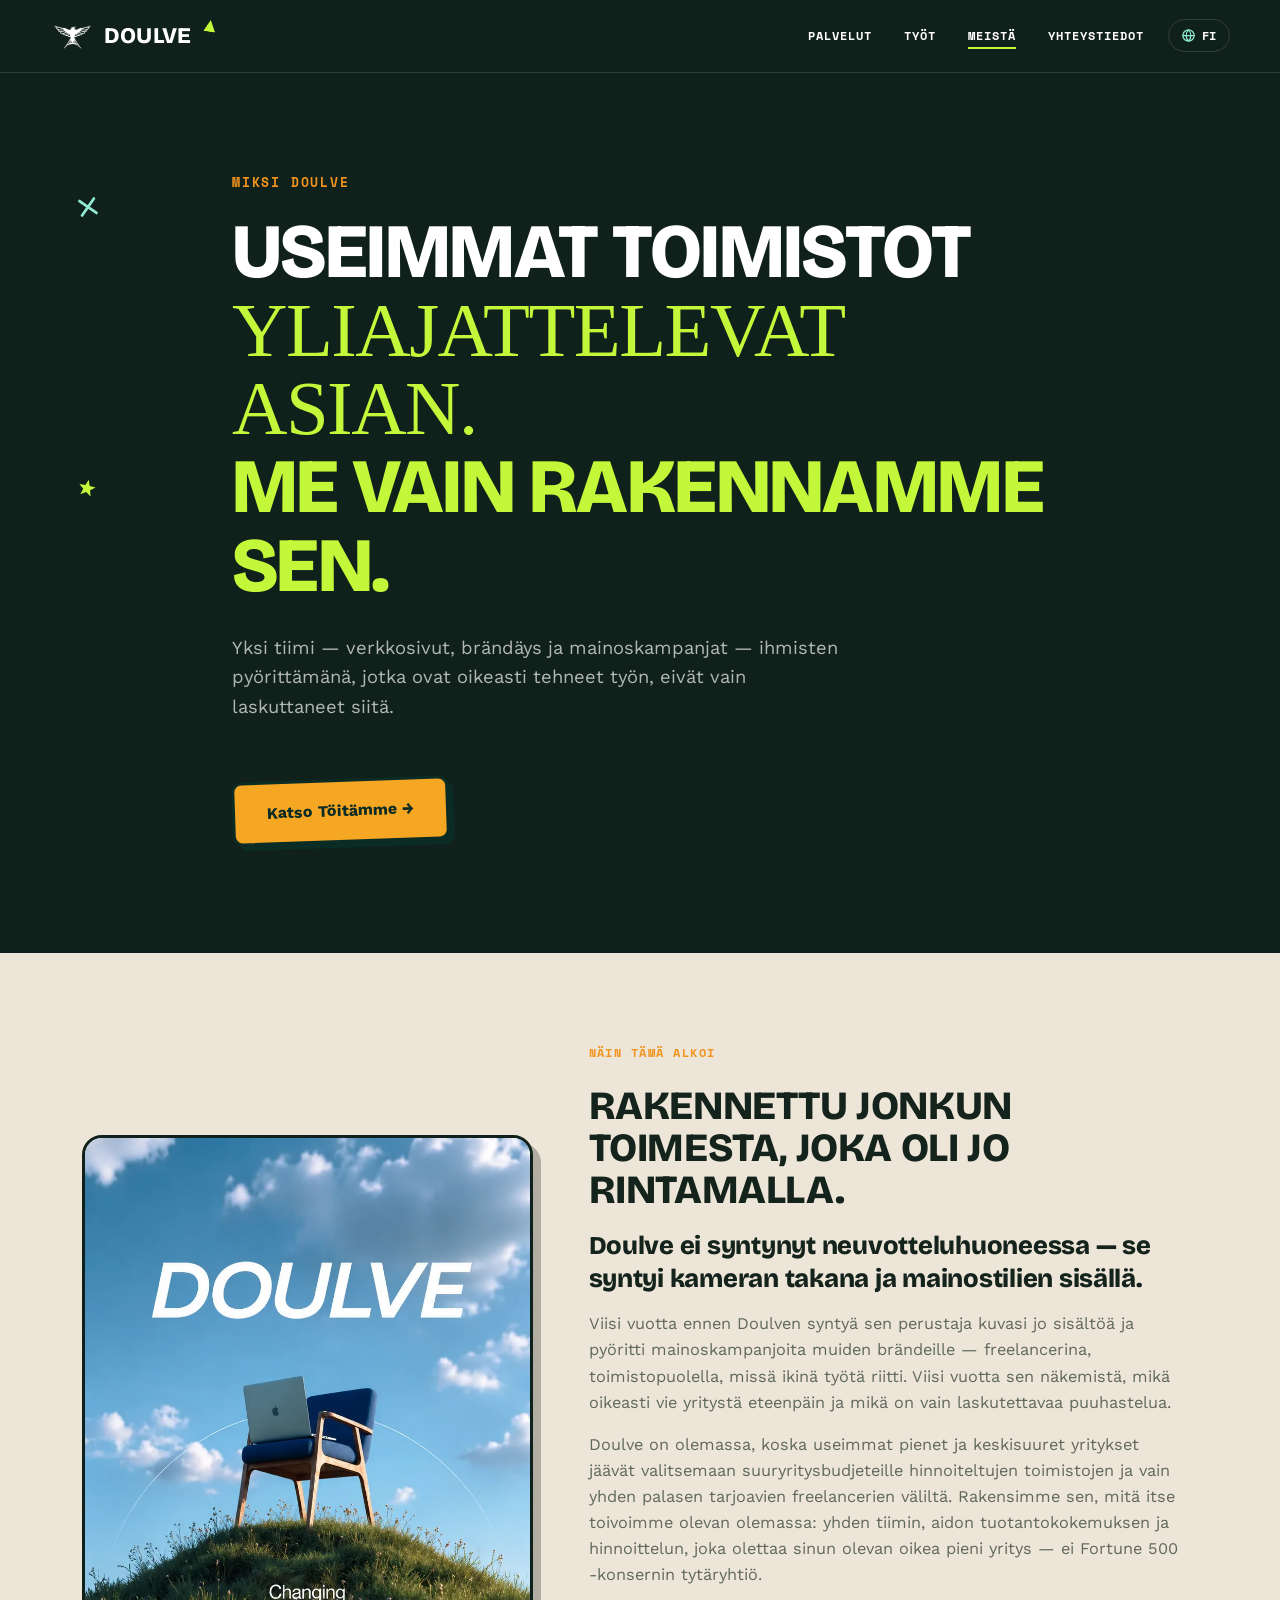
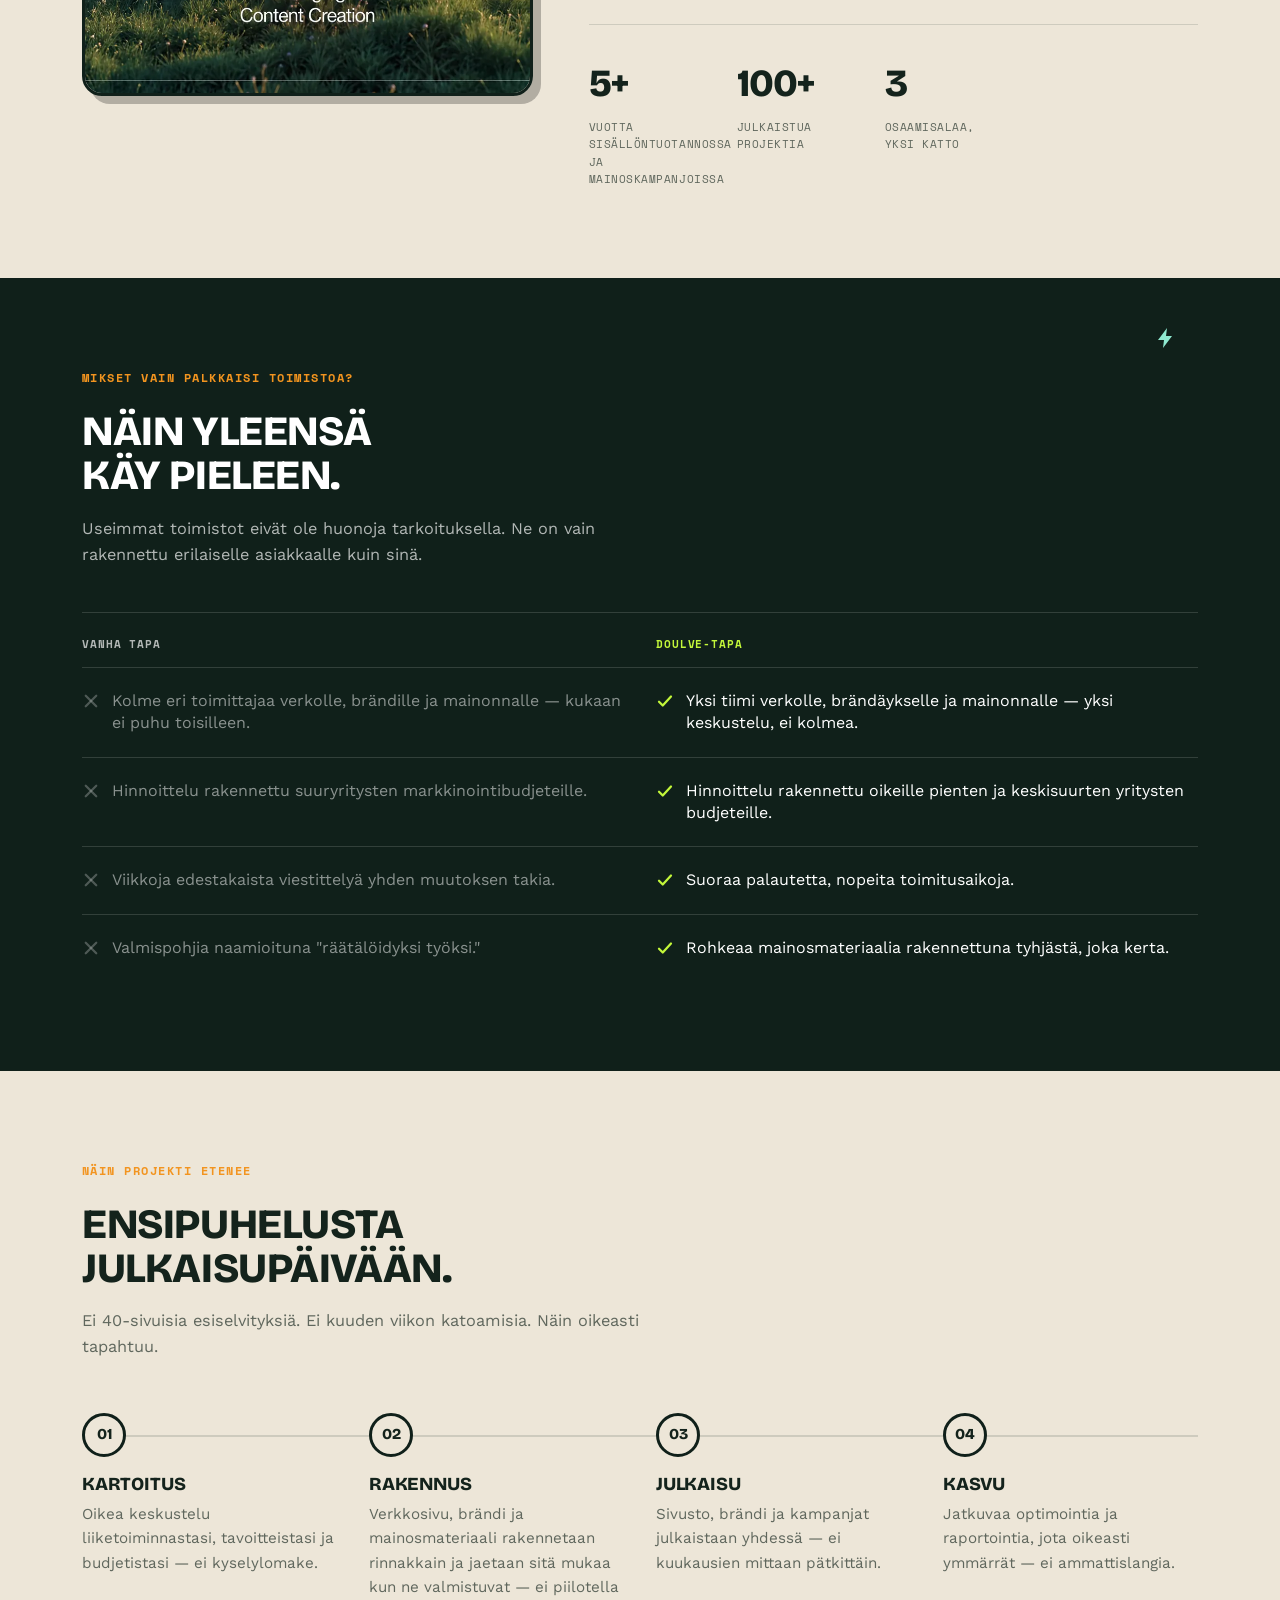
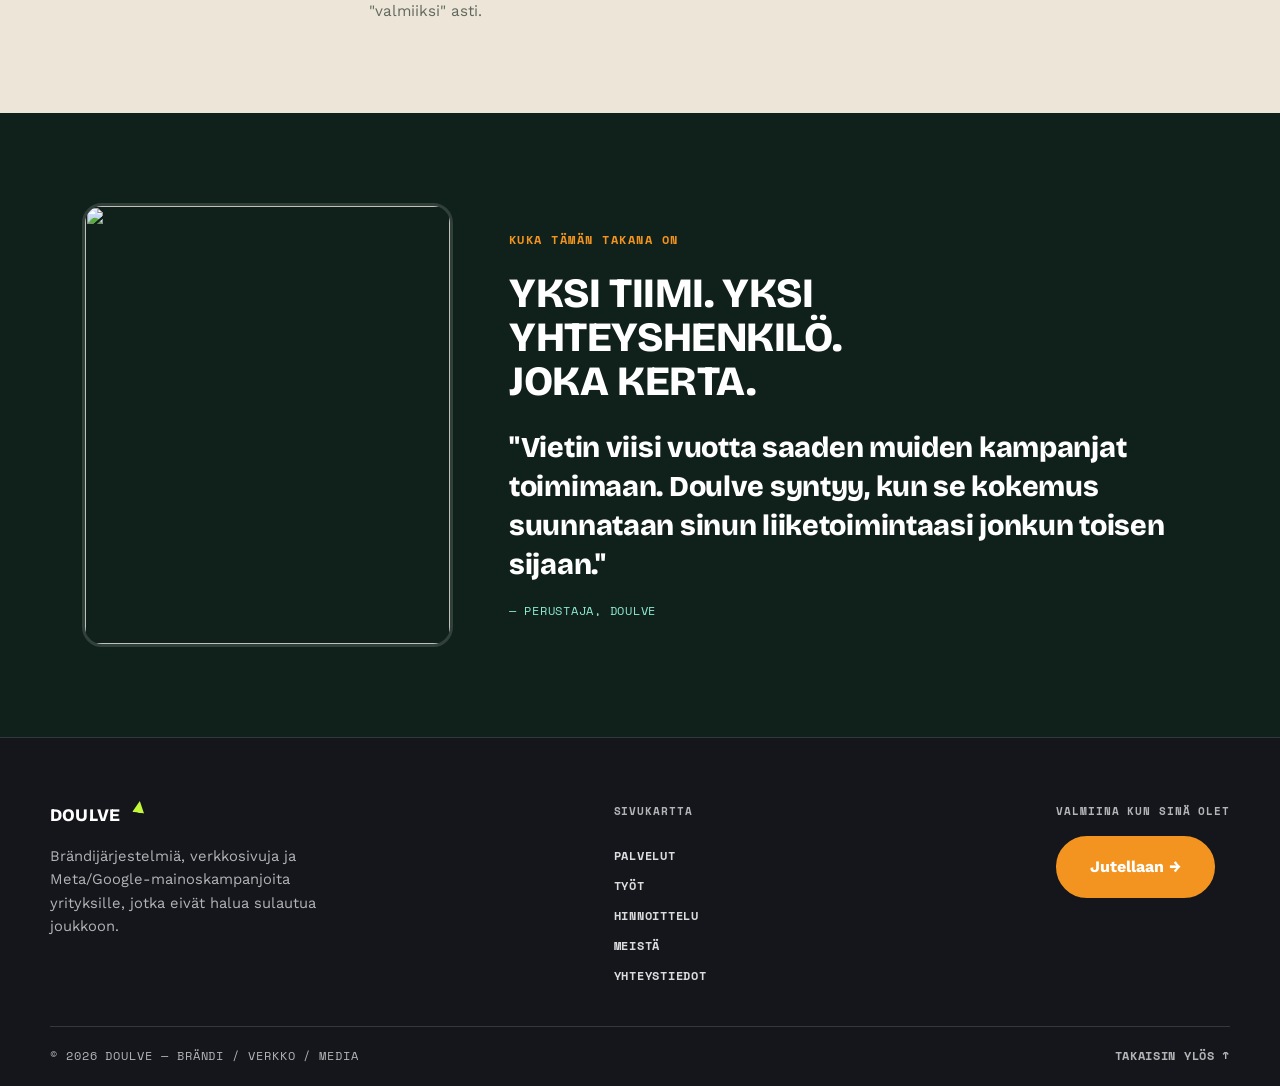
==== commit a9e21ceb: "Add Finnish/English i18n: Finnish default, header language switcher - lang/fi.json (default) and lan" ====
--- a/about.html
+++ b/about.html
@@ -1,10 +1,10 @@
 <!DOCTYPE html>
-<html lang="en">
+<html lang="fi">
 <head>
   <meta charset="UTF-8">
   <meta name="viewport" content="width=device-width, initial-scale=1.0">
-  <title>About — Doulve</title>
-  <meta name="description" content="Why Doulve exists: one team across web, branding, and Meta/Google ads, built for real small-to-mid-size budgets, not enterprise ones.">
+  <title data-i18n="meta.about.title">Meistä — Doulve</title>
+  <meta name="description" data-i18n-attr-content="meta.about.description" content="Miksi Doulve on olemassa: yksi tiimi verkon, brändäyksen ja Meta/Google-mainonnan takana — rakennettu oikeille pienille ja keskisuurille budjeteille, ei suuryrityksille.">
 
   <link rel="preconnect" href="https://fonts.googleapis.com">
   <link rel="preconnect" href="https://fonts.gstatic.com" crossorigin>
@@ -23,7 +23,7 @@
     </style>
   </noscript>
 </head>
-<body>
+<body data-i18n-page="about">
 
   <!-- ===== HEADER ===== -->
   <header class="site-header">
@@ -33,12 +33,29 @@
         DOULVE<span class="logo-chip" aria-hidden="true"></span>
       </a>
       <nav class="nav" id="site-nav">
-        <a href="services.html"><span>Services</span></a>
-        <a href="work.html"><span>Work</span></a>
-        <a href="about.html" class="is-current"><span>About</span></a>
-        <a href="contact.html"><span>Contact</span></a>
+        <a href="services.html"><span data-i18n="common.navServices">Palvelut</span></a>
+        <a href="work.html"><span data-i18n="common.navWork">Työt</span></a>
+        <a href="about.html" class="is-current"><span data-i18n="common.navAbout">Meistä</span></a>
+        <a href="contact.html"><span data-i18n="common.navContact">Yhteystiedot</span></a>
       </nav>
-      <button type="button" class="nav-toggle" aria-label="Toggle navigation menu" aria-expanded="false" aria-controls="site-nav">
+
+      <div class="lang-switcher">
+        <button type="button" class="lang-switcher-toggle" aria-haspopup="true" aria-expanded="false" data-i18n-attr-aria-label="langSwitcher.toggleAria" aria-label="Vaihda kieltä">
+          <svg viewBox="0 0 24 24" fill="none" stroke="currentColor" stroke-width="2" stroke-linecap="round" stroke-linejoin="round" aria-hidden="true"><circle cx="12" cy="12" r="9"/><line x1="3" y1="12" x2="21" y2="12"/><path d="M12 3c2.5 2.5 3.8 5.8 3.8 9s-1.3 6.5-3.8 9c-2.5-2.5-3.8-5.8-3.8-9s1.3-6.5 3.8-9z"/></svg>
+          <span class="lang-switcher-code">FI</span>
+        </button>
+        <div class="lang-switcher-popup" hidden>
+          <button type="button" class="lang-switcher-close" data-i18n-attr-aria-label="langSwitcher.closeAria" aria-label="Sulje">
+            <svg viewBox="0 0 24 24" fill="none" stroke="currentColor" stroke-width="2.5" stroke-linecap="round" aria-hidden="true"><line x1="5" y1="5" x2="19" y2="19"/><line x1="19" y1="5" x2="5" y2="19"/></svg>
+          </button>
+          <div class="lang-switcher-tabs" role="tablist">
+            <button type="button" class="lang-switcher-tab is-active" data-lang="fi" role="tab" aria-selected="true" data-i18n="langSwitcher.suomi">Suomi</button>
+            <button type="button" class="lang-switcher-tab" data-lang="en" role="tab" aria-selected="false" data-i18n="langSwitcher.english">English</button>
+          </div>
+        </div>
+      </div>
+
+      <button type="button" class="nav-toggle" data-i18n-attr-aria-label="common.navToggleAria" aria-label="Avaa valikko" aria-expanded="false" aria-controls="site-nav">
         <span></span><span></span><span></span>
       </button>
     </div>
@@ -47,18 +64,18 @@
   <!-- ===== ACT ONE: HERO / POINT OF VIEW ===== -->
   <section id="top" class="about-hero">
     <div class="container about-hero-inner">
-      <p class="kicker">Why Doulve</p>
+      <p class="kicker" data-i18n="about.kicker">Miksi Doulve</p>
       <h1 class="hero-headline about-hero-headline">
-        <span class="line">Most Agencies</span>
-        <span class="line">Overthink It.</span>
-        <span class="line">We Just Build It.</span>
+        <span class="line" data-i18n="about.heroLine1">Useimmat Toimistot</span>
+        <span class="line" data-i18n="about.heroLine2">Yliajattelevat Asian.</span>
+        <span class="line" data-i18n="about.heroLine3">Me Vain Rakennamme Sen.</span>
       </h1>
       <div class="hero-foot">
-        <p class="hero-sub">
-          One team — web, branding, and ad campaigns — run by people who've actually done the work, not just billed for it.
+        <p class="hero-sub" data-i18n="about.heroSub">
+          Yksi tiimi — verkkosivut, brändäys ja mainoskampanjat — ihmisten pyörittämänä, jotka ovat oikeasti tehneet työn, eivät vain laskuttaneet siitä.
         </p>
         <div class="hero-actions">
-          <a href="work.html" class="btn btn-primary">See Our Work →</a>
+          <a href="work.html" class="btn btn-primary" data-i18n="about.seeOurWork">Katso Töitämme →</a>
         </div>
       </div>
     </div>
@@ -72,14 +89,14 @@
     <div class="container">
       <div class="origin-panel">
         <div class="origin-photo-wrap">
-          <img class="origin-photo" src="images/ad-doulve.webp" alt="Doulve founder behind the scenes on set" loading="lazy" width="864" height="1217">
+          <img class="origin-photo" src="images/ad-doulve.webp" data-i18n-attr-alt="about.originPhotoAlt" alt="Doulven perustaja kuvauksissa kulissien takana" loading="lazy" width="864" height="1217">
         </div>
         <div class="origin-inner">
-          <p class="eyebrow">How This Started</p>
-          <h2>Built By Someone Who Was Already In The Trenches.</h2>
-          <p class="origin-lede">Doulve didn't start in a boardroom — it started behind a camera and inside an ads dashboard.</p>
-          <p class="origin-body">Five years before Doulve existed, its founder was already shooting content and running ad campaigns for other people's brands — freelance, agency-side, wherever the work was. That's five years of watching what actually moves the needle for a business, and what's just billable busywork.</p>
-          <p class="origin-body">Doulve exists because most small and mid-sized businesses get stuck choosing between agencies priced for enterprise budgets, or freelancers who can only hand you one piece of the puzzle. We built the thing we wished existed: one team, real production experience, and pricing that assumes you're an actual small business — not a Fortune 500 subsidiary.</p>
+          <p class="eyebrow" data-i18n="about.originEyebrow">Näin Tämä Alkoi</p>
+          <h2 data-i18n="about.originHeading">Rakennettu Jonkun Toimesta, Joka Oli Jo Rintamalla.</h2>
+          <p class="origin-lede" data-i18n="about.originLede">Doulve ei syntynyt neuvotteluhuoneessa — se syntyi kameran takana ja mainostilien sisällä.</p>
+          <p class="origin-body" data-i18n="about.originBody1">Viisi vuotta ennen Doulven syntyä sen perustaja kuvasi jo sisältöä ja pyöritti mainoskampanjoita muiden brändeille — freelancerina, toimistopuolella, missä ikinä työtä riitti. Viisi vuotta sen näkemistä, mikä oikeasti vie yritystä eteenpäin ja mikä on vain laskutettavaa puuhastelua.</p>
+          <p class="origin-body" data-i18n="about.originBody2">Doulve on olemassa, koska useimmat pienet ja keskisuuret yritykset jäävät valitsemaan suuryritysbudjeteille hinnoiteltujen toimistojen ja vain yhden palasen tarjoavien freelancerien väliltä. Rakensimme sen, mitä itse toivoimme olevan olemassa: yhden tiimin, aidon tuotantokokemuksen ja hinnoittelun, joka olettaa sinun olevan oikea pieni yritys — ei Fortune 500 -konsernin tytäryhtiö.</p>
 
           <!-- data-count-to's target matches the number already sitting in
                the element — script.js's initStatCounters() only replaces it
@@ -90,15 +107,15 @@
           <div class="origin-stats" data-reveal-group>
             <div class="origin-stat" data-reveal-item>
               <span class="origin-stat-number"><span data-count-to="5" data-count-duration="1.4">5</span>+</span>
-              <span class="origin-stat-label">Years in content &amp; ad campaigns</span>
+              <span class="origin-stat-label" data-i18n="about.originStat1Label">Vuotta sisällöntuotannossa ja mainoskampanjoissa</span>
             </div>
             <div class="origin-stat" data-reveal-item>
               <span class="origin-stat-number"><span data-count-to="100" data-count-duration="1.8">100</span>+</span>
-              <span class="origin-stat-label">Projects shipped</span>
+              <span class="origin-stat-label" data-i18n="about.originStat2Label">Julkaistua projektia</span>
             </div>
             <div class="origin-stat" data-reveal-item>
               <span class="origin-stat-number"><span data-count-to="3" data-count-duration="1.1">3</span></span>
-              <span class="origin-stat-label">Disciplines, one roof</span>
+              <span class="origin-stat-label" data-i18n="about.originStat3Label">Osaamisalaa, yksi katto</span>
             </div>
           </div>
         </div>
@@ -111,34 +128,34 @@
     <div class="container">
       <svg class="section-doodle" style="top: 6%; right: 8%; width: 24px; color: var(--mint);" viewBox="0 0 24 24" fill="currentColor" aria-hidden="true"><path d="M13 2L4 14h6l-1 8 9-12h-6z"/></svg>
 
-      <p class="eyebrow">Why Not Just Hire An Agency?</p>
-      <h2>Here's What Usually<br>Goes Wrong.</h2>
-      <p class="section-sub">Most agencies aren't broken on purpose. They're just built for a different kind of client than you.</p>
+      <p class="eyebrow" data-i18n="about.diffEyebrow">Mikset Vain Palkkaisi Toimistoa?</p>
+      <h2 data-i18n="about.diffHeading">Näin Yleensä<br>Käy Pieleen.</h2>
+      <p class="section-sub" data-i18n="about.diffSub">Useimmat toimistot eivät ole huonoja tarkoituksella. Ne on vain rakennettu erilaiselle asiakkaalle kuin sinä.</p>
 
       <div class="diff-table" data-reveal-group>
         <div class="diff-row diff-row--head" aria-hidden="true">
-          <span class="diff-label diff-label--old">The Old Way</span>
-          <span class="diff-label diff-label--new">The Doulve Way</span>
-        </div>
-
-        <div class="diff-row" data-reveal-item>
-          <p class="diff-old"><svg class="diff-icon" viewBox="0 0 24 24" fill="none" stroke="currentColor" stroke-width="3" stroke-linecap="round" aria-hidden="true"><line x1="5" y1="5" x2="19" y2="19"/><line x1="19" y1="5" x2="5" y2="19"/></svg>Three vendors for web, brand, and ads — none of them talking to each other.</p>
-          <p class="diff-new"><svg class="diff-icon" viewBox="0 0 24 24" fill="none" stroke="currentColor" stroke-width="3" stroke-linecap="round" stroke-linejoin="round" aria-hidden="true"><polyline points="4,13 9,18 20,6"/></svg>One team across web, branding, and ads — one conversation, not three.</p>
-        </div>
-
-        <div class="diff-row" data-reveal-item>
-          <p class="diff-old"><svg class="diff-icon" viewBox="0 0 24 24" fill="none" stroke="currentColor" stroke-width="3" stroke-linecap="round" aria-hidden="true"><line x1="5" y1="5" x2="19" y2="19"/><line x1="19" y1="5" x2="5" y2="19"/></svg>Pricing built for enterprise marketing budgets.</p>
-          <p class="diff-new"><svg class="diff-icon" viewBox="0 0 24 24" fill="none" stroke="currentColor" stroke-width="3" stroke-linecap="round" stroke-linejoin="round" aria-hidden="true"><polyline points="4,13 9,18 20,6"/></svg>Pricing built for real small-to-mid-size budgets.</p>
-        </div>
-
-        <div class="diff-row" data-reveal-item>
-          <p class="diff-old"><svg class="diff-icon" viewBox="0 0 24 24" fill="none" stroke="currentColor" stroke-width="3" stroke-linecap="round" aria-hidden="true"><line x1="5" y1="5" x2="19" y2="19"/><line x1="19" y1="5" x2="5" y2="19"/></svg>Weeks of back-and-forth for a single revision.</p>
-          <p class="diff-new"><svg class="diff-icon" viewBox="0 0 24 24" fill="none" stroke="currentColor" stroke-width="3" stroke-linecap="round" stroke-linejoin="round" aria-hidden="true"><polyline points="4,13 9,18 20,6"/></svg>Direct feedback, fast turnarounds.</p>
-        </div>
-
-        <div class="diff-row" data-reveal-item>
-          <p class="diff-old"><svg class="diff-icon" viewBox="0 0 24 24" fill="none" stroke="currentColor" stroke-width="3" stroke-linecap="round" aria-hidden="true"><line x1="5" y1="5" x2="19" y2="19"/><line x1="19" y1="5" x2="5" y2="19"/></svg>Templates dressed up as "custom work."</p>
-          <p class="diff-new"><svg class="diff-icon" viewBox="0 0 24 24" fill="none" stroke="currentColor" stroke-width="3" stroke-linecap="round" stroke-linejoin="round" aria-hidden="true"><polyline points="4,13 9,18 20,6"/></svg>Bold creative built from scratch, every time.</p>
+          <span class="diff-label diff-label--old" data-i18n="about.diffOldLabel">Vanha Tapa</span>
+          <span class="diff-label diff-label--new" data-i18n="about.diffNewLabel">Doulve-tapa</span>
+        </div>
+
+        <div class="diff-row" data-reveal-item>
+          <p class="diff-old"><svg class="diff-icon" viewBox="0 0 24 24" fill="none" stroke="currentColor" stroke-width="3" stroke-linecap="round" aria-hidden="true"><line x1="5" y1="5" x2="19" y2="19"/><line x1="19" y1="5" x2="5" y2="19"/></svg><span data-i18n="about.diffRow1Old">Kolme eri toimittajaa verkolle, brändille ja mainonnalle — kukaan ei puhu toisilleen.</span></p>
+          <p class="diff-new"><svg class="diff-icon" viewBox="0 0 24 24" fill="none" stroke="currentColor" stroke-width="3" stroke-linecap="round" stroke-linejoin="round" aria-hidden="true"><polyline points="4,13 9,18 20,6"/></svg><span data-i18n="about.diffRow1New">Yksi tiimi verkolle, brändäykselle ja mainonnalle — yksi keskustelu, ei kolmea.</span></p>
+        </div>
+
+        <div class="diff-row" data-reveal-item>
+          <p class="diff-old"><svg class="diff-icon" viewBox="0 0 24 24" fill="none" stroke="currentColor" stroke-width="3" stroke-linecap="round" aria-hidden="true"><line x1="5" y1="5" x2="19" y2="19"/><line x1="19" y1="5" x2="5" y2="19"/></svg><span data-i18n="about.diffRow2Old">Hinnoittelu rakennettu suuryritysten markkinointibudjeteille.</span></p>
+          <p class="diff-new"><svg class="diff-icon" viewBox="0 0 24 24" fill="none" stroke="currentColor" stroke-width="3" stroke-linecap="round" stroke-linejoin="round" aria-hidden="true"><polyline points="4,13 9,18 20,6"/></svg><span data-i18n="about.diffRow2New">Hinnoittelu rakennettu oikeille pienten ja keskisuurten yritysten budjeteille.</span></p>
+        </div>
+
+        <div class="diff-row" data-reveal-item>
+          <p class="diff-old"><svg class="diff-icon" viewBox="0 0 24 24" fill="none" stroke="currentColor" stroke-width="3" stroke-linecap="round" aria-hidden="true"><line x1="5" y1="5" x2="19" y2="19"/><line x1="19" y1="5" x2="5" y2="19"/></svg><span data-i18n="about.diffRow3Old">Viikkoja edestakaista viestittelyä yhden muutoksen takia.</span></p>
+          <p class="diff-new"><svg class="diff-icon" viewBox="0 0 24 24" fill="none" stroke="currentColor" stroke-width="3" stroke-linecap="round" stroke-linejoin="round" aria-hidden="true"><polyline points="4,13 9,18 20,6"/></svg><span data-i18n="about.diffRow3New">Suoraa palautetta, nopeita toimitusaikoja.</span></p>
+        </div>
+
+        <div class="diff-row" data-reveal-item>
+          <p class="diff-old"><svg class="diff-icon" viewBox="0 0 24 24" fill="none" stroke="currentColor" stroke-width="3" stroke-linecap="round" aria-hidden="true"><line x1="5" y1="5" x2="19" y2="19"/><line x1="19" y1="5" x2="5" y2="19"/></svg><span data-i18n="about.diffRow4Old">Valmispohjia naamioituna &quot;räätälöidyksi työksi.&quot;</span></p>
+          <p class="diff-new"><svg class="diff-icon" viewBox="0 0 24 24" fill="none" stroke="currentColor" stroke-width="3" stroke-linecap="round" stroke-linejoin="round" aria-hidden="true"><polyline points="4,13 9,18 20,6"/></svg><span data-i18n="about.diffRow4New">Rohkeaa mainosmateriaalia rakennettuna tyhjästä, joka kerta.</span></p>
         </div>
       </div>
     </div>
@@ -147,30 +164,30 @@
   <!-- ===== ACT FOUR: PROCESS ===== -->
   <section class="process-section reveal-panel">
     <div class="container">
-      <p class="eyebrow">How A Project Runs</p>
-      <h2>From First Call<br>To Launch Day.</h2>
-      <p class="section-sub">No 40-page discovery decks. No disappearing for six weeks. Here's what actually happens.</p>
+      <p class="eyebrow" data-i18n="about.processEyebrow">Näin Projekti Etenee</p>
+      <h2 data-i18n="about.processHeading">Ensipuhelusta<br>Julkaisupäivään.</h2>
+      <p class="section-sub" data-i18n="about.processSub">Ei 40-sivuisia esiselvityksiä. Ei kuuden viikon katoamisia. Näin oikeasti tapahtuu.</p>
 
       <div class="process-track" data-reveal-group>
         <div class="process-step" data-reveal-item>
           <span class="process-number">01</span>
-          <h3>Discover</h3>
-          <p>A real conversation about your business, your goals, and your budget — not a questionnaire.</p>
+          <h3 data-i18n="about.process1Title">Kartoitus</h3>
+          <p data-i18n="about.process1Desc">Oikea keskustelu liiketoiminnastasi, tavoitteistasi ja budjetistasi — ei kyselylomake.</p>
         </div>
         <div class="process-step" data-reveal-item>
           <span class="process-number">02</span>
-          <h3>Build</h3>
-          <p>Website, brand, and ad creative built in parallel, shared as it comes together — not hidden until "done."</p>
+          <h3 data-i18n="about.process2Title">Rakennus</h3>
+          <p data-i18n="about.process2Desc">Verkkosivu, brändi ja mainosmateriaali rakennetaan rinnakkain ja jaetaan sitä mukaa kun ne valmistuvat — ei piilotella &quot;valmiiksi&quot; asti.</p>
         </div>
         <div class="process-step" data-reveal-item>
           <span class="process-number">03</span>
-          <h3>Launch</h3>
-          <p>Site, brand, and campaigns go live together, not staggered over months.</p>
+          <h3 data-i18n="about.process3Title">Julkaisu</h3>
+          <p data-i18n="about.process3Desc">Sivusto, brändi ja kampanjat julkaistaan yhdessä — ei kuukausien mittaan pätkittäin.</p>
         </div>
         <div class="process-step" data-reveal-item>
           <span class="process-number">04</span>
-          <h3>Grow</h3>
-          <p>Ongoing optimization and reporting you can actually understand — no jargon required.</p>
+          <h3 data-i18n="about.process4Title">Kasvu</h3>
+          <p data-i18n="about.process4Desc">Jatkuvaa optimointia ja raportointia, jota oikeasti ymmärrät — ei ammattislangia.</p>
         </div>
       </div>
     </div>
@@ -184,12 +201,12 @@
           <img class="founder-photo" src="https://picsum.photos/seed/doulve-founder/700/840" alt="" loading="lazy" width="700" height="840">
         </div>
         <div class="founder-inner">
-          <p class="eyebrow">Who's Behind This</p>
-          <h2>One Team. One Point Of Contact. Every Time.</h2>
-          <blockquote class="founder-quote">
-            "I spent five years making other people's campaigns work. Doulve is what happens when that experience gets pointed at your business instead of someone else's."
+          <p class="eyebrow" data-i18n="about.founderEyebrow">Kuka Tämän Takana On</p>
+          <h2 data-i18n="about.founderHeading">Yksi Tiimi. Yksi Yhteyshenkilö. Joka Kerta.</h2>
+          <blockquote class="founder-quote" data-i18n="about.founderQuote">
+            &quot;Vietin viisi vuotta saaden muiden kampanjat toimimaan. Doulve syntyy, kun se kokemus suunnataan sinun liiketoimintaasi jonkun toisen sijaan.&quot;
           </blockquote>
-          <p class="founder-attribution">— Founder, Doulve</p>
+          <p class="founder-attribution" data-i18n="about.founderAttribution">— Perustaja, Doulve</p>
         </div>
       </div>
     </div>
@@ -204,32 +221,33 @@
     <div class="container footer-top">
       <div class="footer-brand">
         <a href="index.html" class="logo logo--small">DOULVE<span class="logo-chip" aria-hidden="true"></span></a>
-        <p class="footer-tagline">Brand systems, websites, and Meta/Google ad campaigns for companies who'd rather not blend in.</p>
+        <p class="footer-tagline" data-i18n="common.footerTagline">Brändijärjestelmiä, verkkosivuja ja Meta/Google-mainoskampanjoita yrityksille, jotka eivät halua sulautua joukkoon.</p>
       </div>
 
       <nav class="footer-sitemap" aria-label="Footer">
-        <p class="footer-col-title">Sitemap</p>
-        <a href="services.html">Services</a>
-        <a href="work.html">Work</a>
-        <a href="pricing.html">Pricing</a>
-        <a href="about.html">About</a>
-        <a href="contact.html">Contact</a>
+        <p class="footer-col-title" data-i18n="common.footerSitemapTitle">Sivukartta</p>
+        <a href="services.html" data-i18n="common.navServices">Palvelut</a>
+        <a href="work.html" data-i18n="common.navWork">Työt</a>
+        <a href="pricing.html" data-i18n="pricing.kicker">Hinnoittelu</a>
+        <a href="about.html" data-i18n="common.navAbout">Meistä</a>
+        <a href="contact.html" data-i18n="common.navContact">Yhteystiedot</a>
       </nav>
 
       <div class="footer-cta-col">
-        <p class="footer-col-title">Ready When You Are</p>
-        <a href="contact.html" class="btn btn-primary">Let's Talk →</a>
+        <p class="footer-col-title" data-i18n="common.footerCtaTitle">Valmiina kun sinä olet</p>
+        <a href="contact.html" class="btn btn-primary" data-i18n="common.footerCtaButton">Jutellaan →</a>
       </div>
     </div>
 
     <div class="container footer-bottom">
-      <p class="mono-label">© 2026 Doulve — Brand / Web / Media</p>
-      <a href="#top" class="footer-top-link">Back to top ↑</a>
+      <p class="mono-label" data-i18n="common.footerCopyright">© 2026 Doulve — Brändi / Verkko / Media</p>
+      <a href="#top" class="footer-top-link" data-i18n="common.footerBackToTop">Takaisin ylös ↑</a>
     </div>
   </footer>
 
   <script src="https://cdnjs.cloudflare.com/ajax/libs/gsap/3.12.5/gsap.min.js"></script>
   <script src="https://cdnjs.cloudflare.com/ajax/libs/gsap/3.12.5/ScrollTrigger.min.js"></script>
+  <script src="i18n.js"></script>
   <script src="script.js"></script>
 </body>
 </html>
--- a/style.css
+++ b/style.css
@@ -212,10 +212,17 @@
   border-bottom: 1px solid var(--hairline-dark);
 }
 
+/* justify-content: flex-start (not space-between) plus margin-left: auto
+   on .nav below — with the language switcher now a third visible child
+   between .nav and .nav-toggle, space-between would spread all three
+   evenly apart instead of clustering nav/switcher/toggle together on
+   the right. The auto-margin gets the identical "logo left, everything
+   else right" result space-between used to give for free when .nav was
+   the only other child. */
 .header-inner {
   display: flex;
   align-items: center;
-  justify-content: space-between;
+  justify-content: flex-start;
   padding: 18px 0;
   gap: 24px;
 }
@@ -256,6 +263,7 @@
 .nav {
   display: flex;
   gap: 32px;
+  margin-left: auto;
 }
 
 .nav a {
@@ -333,6 +341,145 @@
 
 .site-header.nav-open .nav-toggle span:nth-child(3) {
   transform: translateY(-7.5px) rotate(-45deg);
+}
+
+
+/* ============================================
+   3b. LANGUAGE SWITCHER — sits between the nav and the hamburger in
+   header-inner (see the .header-inner markup in every page), so it's
+   never inside the collapsing mobile nav and stays reachable on every
+   breakpoint, not just desktop. A white bordered "sticker" card for the
+   popup rather than a dark one — the header itself is already dark
+   green, so a dark popup would blend straight into it; white reads as
+   a clearly distinct floating element while still pulling from the
+   site's own palette (lime tab underline, orange/mint used elsewhere
+   the same way) rather than Chrome's blue.
+   ============================================ */
+.lang-switcher {
+  position: relative;
+}
+
+.lang-switcher-toggle {
+  display: inline-flex;
+  align-items: center;
+  gap: 6px;
+  background: none;
+  border: 1.5px solid var(--hairline-dark);
+  border-radius: 999px;
+  padding: 7px 12px;
+  cursor: pointer;
+  transition: border-color 0.2s ease;
+}
+
+.lang-switcher-toggle:hover,
+.lang-switcher-toggle[aria-expanded="true"] {
+  border-color: var(--mint);
+}
+
+.lang-switcher-toggle svg {
+  width: 15px;
+  height: 15px;
+  color: var(--mint);
+  flex-shrink: 0;
+}
+
+.lang-switcher-code {
+  font-family: var(--font-mono);
+  font-size: 0.72rem;
+  font-weight: 700;
+  letter-spacing: 0.06em;
+  color: var(--white);
+}
+
+.lang-switcher-popup {
+  position: absolute;
+  top: calc(100% + 10px);
+  right: 0;
+  z-index: 30;
+  width: 200px;
+  background: var(--white);
+  border: 2.5px solid var(--ink-dark);
+  border-radius: 14px;
+  box-shadow: 5px 5px 0 rgba(0, 0, 0, 0.35);
+  padding: 14px;
+}
+
+.lang-switcher-close {
+  position: absolute;
+  top: 8px;
+  right: 8px;
+  display: inline-flex;
+  align-items: center;
+  justify-content: center;
+  width: 22px;
+  height: 22px;
+  background: none;
+  border: none;
+  border-radius: 50%;
+  padding: 0;
+  color: var(--text-muted-cream);
+  cursor: pointer;
+  transition: background-color 0.15s ease, color 0.15s ease;
+}
+
+.lang-switcher-close:hover {
+  background: var(--cream);
+  color: var(--ink-text);
+}
+
+.lang-switcher-close svg {
+  width: 13px;
+  height: 13px;
+}
+
+.lang-switcher-tabs {
+  display: flex;
+  gap: 18px;
+  padding-right: 20px;
+}
+
+.lang-switcher-tab {
+  background: none;
+  border: none;
+  padding: 4px 0 8px;
+  font-family: var(--font-body);
+  font-weight: 600;
+  font-size: 0.92rem;
+  color: var(--text-muted-cream);
+  cursor: pointer;
+  position: relative;
+}
+
+.lang-switcher-tab::after {
+  content: '';
+  position: absolute;
+  left: 0;
+  bottom: 0;
+  width: 100%;
+  height: 2px;
+  background: var(--lime);
+  transform: scaleX(0);
+  transform-origin: left;
+  transition: transform 0.2s ease;
+}
+
+.lang-switcher-tab:hover {
+  color: var(--ink-text);
+}
+
+.lang-switcher-tab.is-active {
+  color: var(--ink-text);
+  font-weight: 800;
+}
+
+.lang-switcher-tab.is-active::after {
+  transform: scaleX(1);
+}
+
+@media (max-width: 640px) {
+  .lang-switcher-popup {
+    right: -8px;
+  }
 }
 
 
@@ -3576,11 +3723,17 @@
     column-gap: 14px;
   }
 
-  /* Pushes the toggle flush to the right edge, leaving the logo alone
-     on the left — the same visual result as the old space-between,
-     without needing it. */
+  /* Pushes the switcher (and .nav-toggle right after it, via the normal
+     column-gap) flush to the right edge, leaving the logo alone on the
+     left — the same visual result as the old space-between, without
+     needing it. On .lang-switcher rather than .nav-toggle specifically
+     since the switcher now comes first in source order on this row
+     (.nav has order: 3, pushed to its own row below). */
+  .lang-switcher {
+    margin-left: auto;
+  }
+
   .nav-toggle {
-    margin-left: auto;
     display: flex;
   }
 
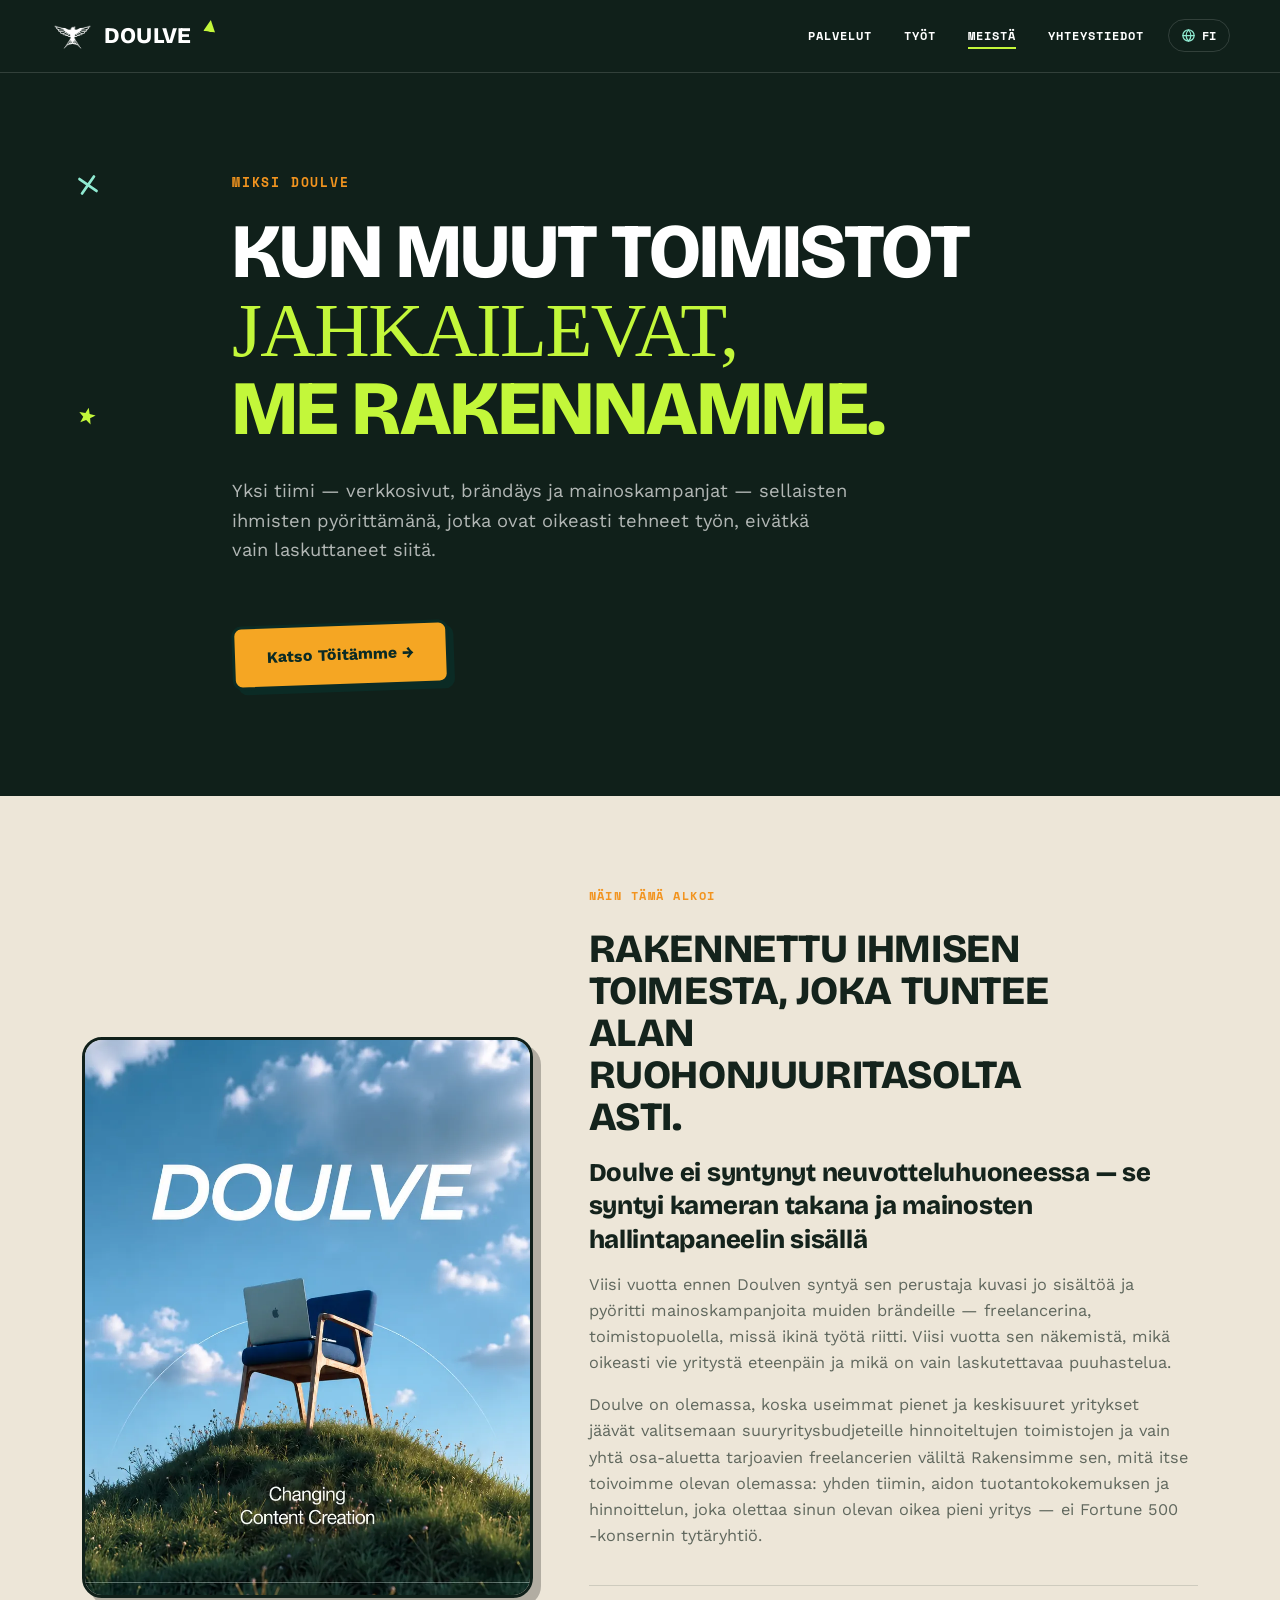
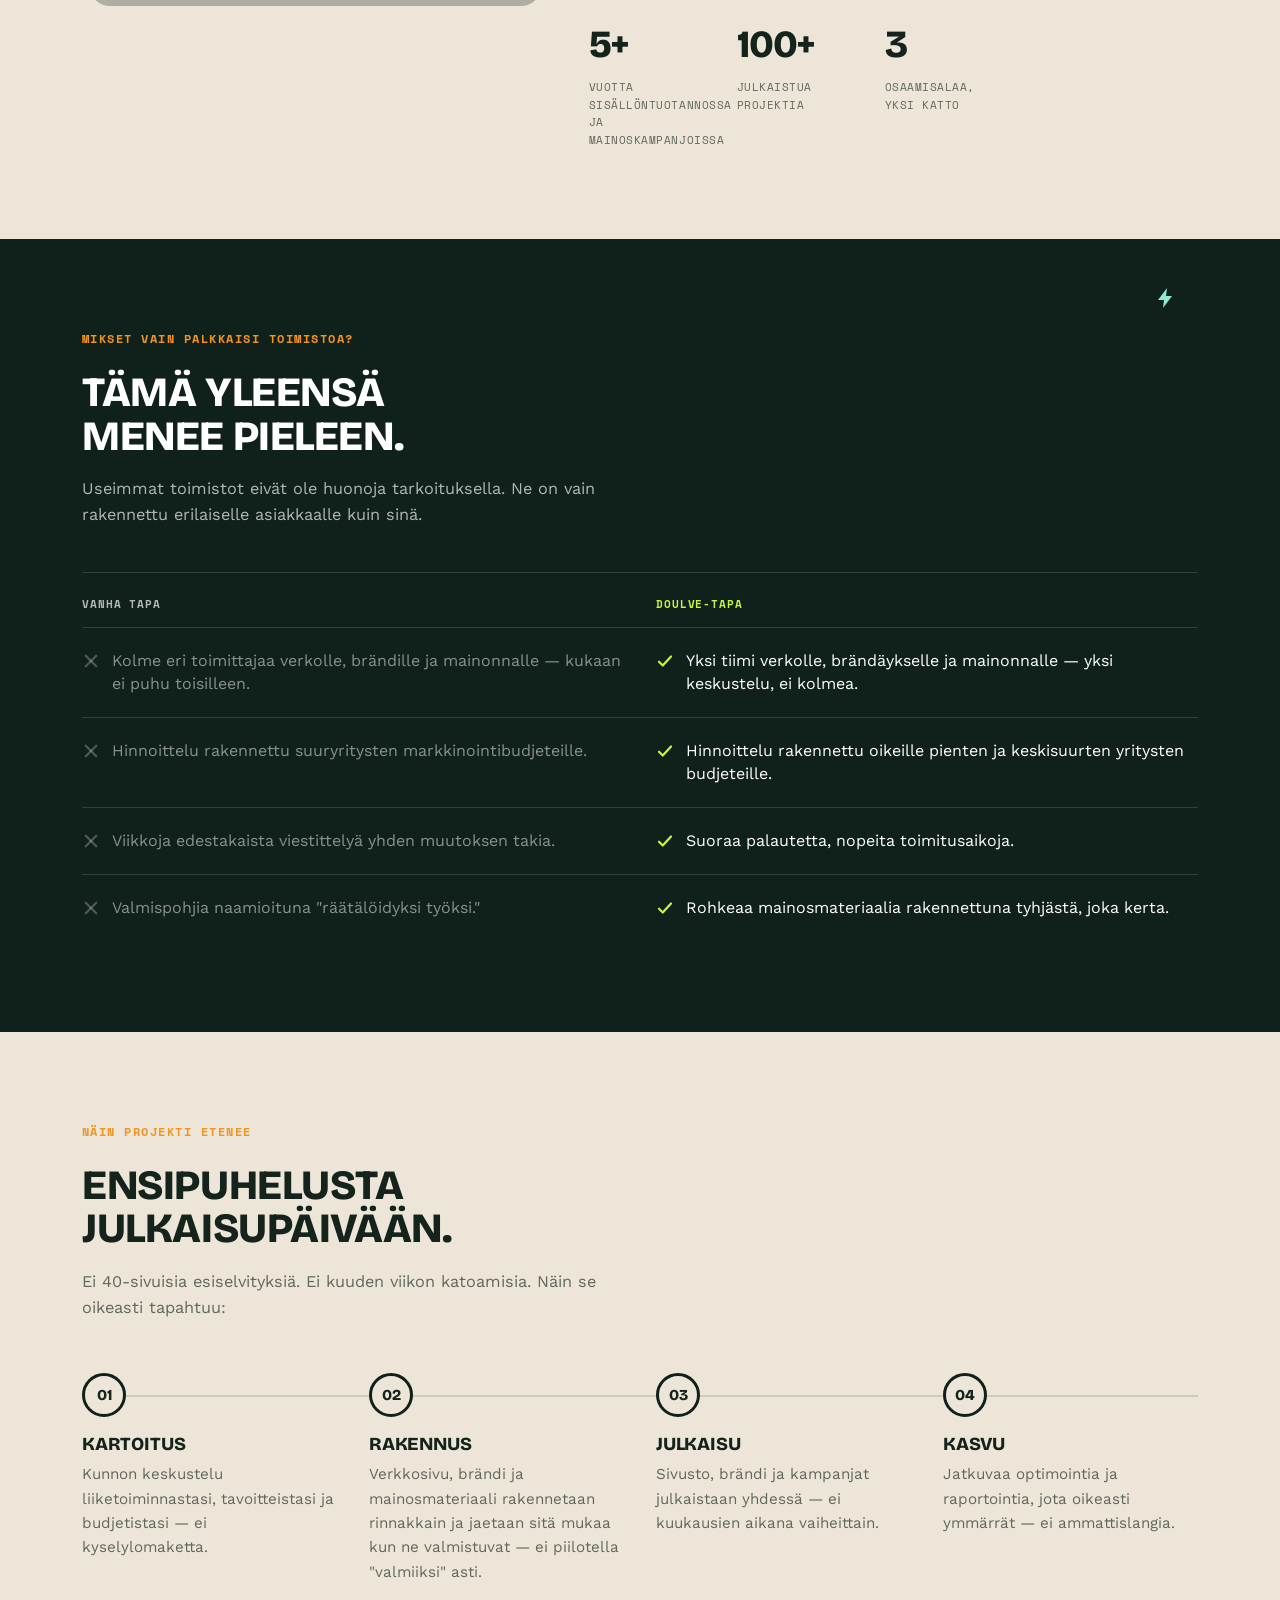
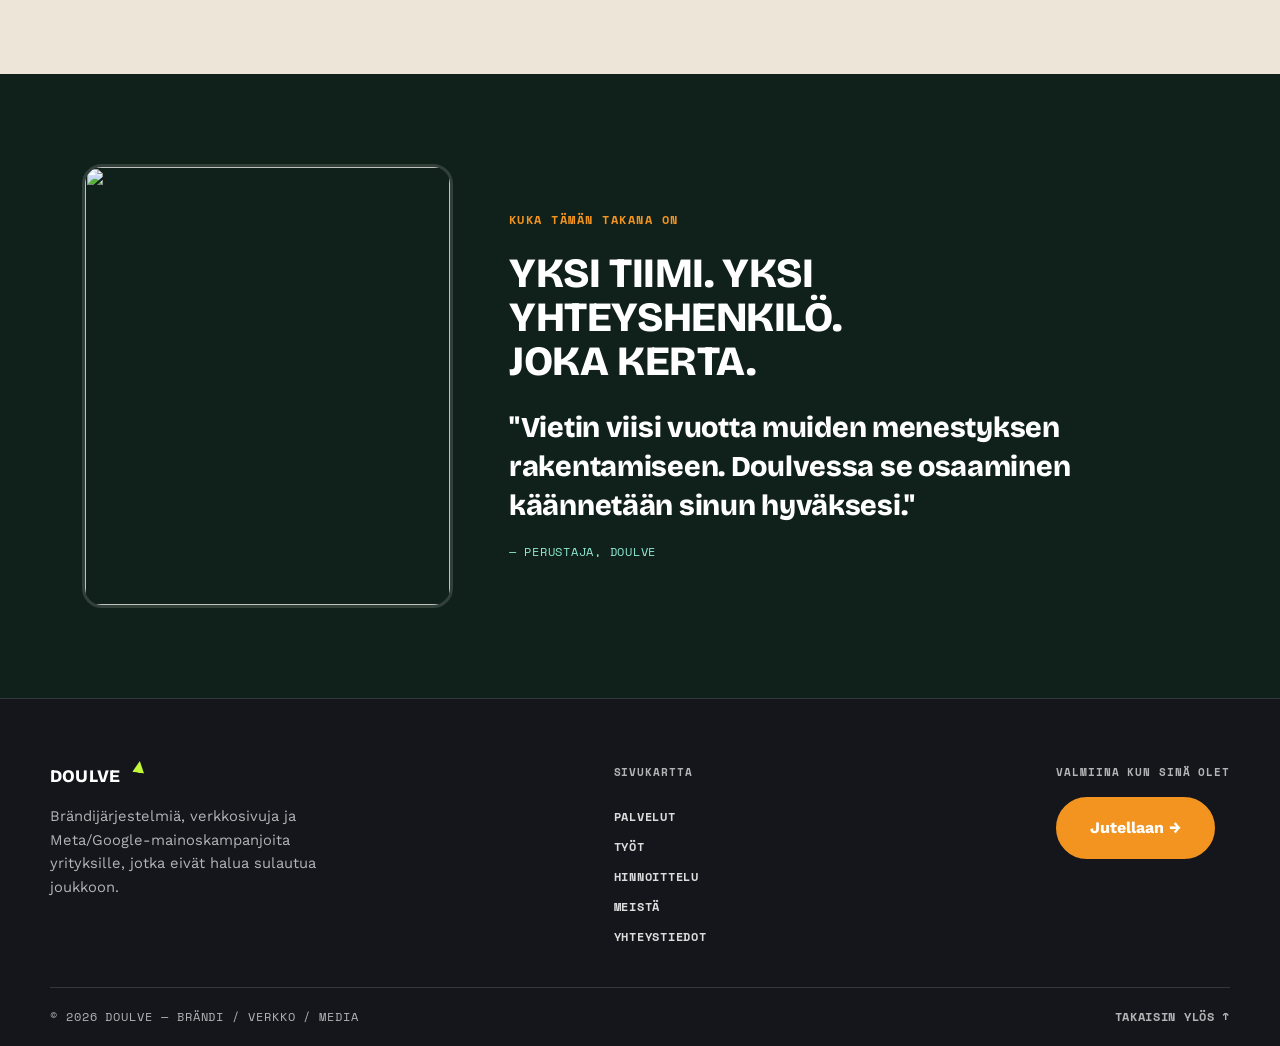
==== commit 893ea0b1: "Update Finnish copy per client-provided wording pass Applied a batch of exact Finnish (fi) text swap" ====
--- a/about.html
+++ b/about.html
@@ -66,13 +66,13 @@
     <div class="container about-hero-inner">
       <p class="kicker" data-i18n="about.kicker">Miksi Doulve</p>
       <h1 class="hero-headline about-hero-headline">
-        <span class="line" data-i18n="about.heroLine1">Useimmat Toimistot</span>
-        <span class="line" data-i18n="about.heroLine2">Yliajattelevat Asian.</span>
-        <span class="line" data-i18n="about.heroLine3">Me Vain Rakennamme Sen.</span>
+        <span class="line" data-i18n="about.heroLine1">Kun muut toimistot</span>
+        <span class="line" data-i18n="about.heroLine2">jahkailevat,</span>
+        <span class="line" data-i18n="about.heroLine3">me rakennamme.</span>
       </h1>
       <div class="hero-foot">
         <p class="hero-sub" data-i18n="about.heroSub">
-          Yksi tiimi — verkkosivut, brändäys ja mainoskampanjat — ihmisten pyörittämänä, jotka ovat oikeasti tehneet työn, eivät vain laskuttaneet siitä.
+          Yksi tiimi — verkkosivut, brändäys ja mainoskampanjat — sellaisten ihmisten pyörittämänä, jotka ovat oikeasti tehneet työn, eivätkä vain laskuttaneet siitä.
         </p>
         <div class="hero-actions">
           <a href="work.html" class="btn btn-primary" data-i18n="about.seeOurWork">Katso Töitämme →</a>
@@ -93,10 +93,10 @@
         </div>
         <div class="origin-inner">
           <p class="eyebrow" data-i18n="about.originEyebrow">Näin Tämä Alkoi</p>
-          <h2 data-i18n="about.originHeading">Rakennettu Jonkun Toimesta, Joka Oli Jo Rintamalla.</h2>
-          <p class="origin-lede" data-i18n="about.originLede">Doulve ei syntynyt neuvotteluhuoneessa — se syntyi kameran takana ja mainostilien sisällä.</p>
+          <h2 data-i18n="about.originHeading">Rakennettu ihmisen toimesta, joka tuntee alan ruohonjuuritasolta asti.</h2>
+          <p class="origin-lede" data-i18n="about.originLede">Doulve ei syntynyt neuvotteluhuoneessa — se syntyi kameran takana ja mainosten hallintapaneelin sisällä</p>
           <p class="origin-body" data-i18n="about.originBody1">Viisi vuotta ennen Doulven syntyä sen perustaja kuvasi jo sisältöä ja pyöritti mainoskampanjoita muiden brändeille — freelancerina, toimistopuolella, missä ikinä työtä riitti. Viisi vuotta sen näkemistä, mikä oikeasti vie yritystä eteenpäin ja mikä on vain laskutettavaa puuhastelua.</p>
-          <p class="origin-body" data-i18n="about.originBody2">Doulve on olemassa, koska useimmat pienet ja keskisuuret yritykset jäävät valitsemaan suuryritysbudjeteille hinnoiteltujen toimistojen ja vain yhden palasen tarjoavien freelancerien väliltä. Rakensimme sen, mitä itse toivoimme olevan olemassa: yhden tiimin, aidon tuotantokokemuksen ja hinnoittelun, joka olettaa sinun olevan oikea pieni yritys — ei Fortune 500 -konsernin tytäryhtiö.</p>
+          <p class="origin-body" data-i18n="about.originBody2">Doulve on olemassa, koska useimmat pienet ja keskisuuret yritykset jäävät valitsemaan suuryritysbudjeteille hinnoiteltujen toimistojen ja vain yhtä osa-aluetta tarjoavien freelancerien väliltä Rakensimme sen, mitä itse toivoimme olevan olemassa: yhden tiimin, aidon tuotantokokemuksen ja hinnoittelun, joka olettaa sinun olevan oikea pieni yritys — ei Fortune 500 -konsernin tytäryhtiö.</p>
 
           <!-- data-count-to's target matches the number already sitting in
                the element — script.js's initStatCounters() only replaces it
@@ -129,7 +129,7 @@
       <svg class="section-doodle" style="top: 6%; right: 8%; width: 24px; color: var(--mint);" viewBox="0 0 24 24" fill="currentColor" aria-hidden="true"><path d="M13 2L4 14h6l-1 8 9-12h-6z"/></svg>
 
       <p class="eyebrow" data-i18n="about.diffEyebrow">Mikset Vain Palkkaisi Toimistoa?</p>
-      <h2 data-i18n="about.diffHeading">Näin Yleensä<br>Käy Pieleen.</h2>
+      <h2 data-i18n="about.diffHeading">Tämä yleensä<br>menee pieleen.</h2>
       <p class="section-sub" data-i18n="about.diffSub">Useimmat toimistot eivät ole huonoja tarkoituksella. Ne on vain rakennettu erilaiselle asiakkaalle kuin sinä.</p>
 
       <div class="diff-table" data-reveal-group>
@@ -166,13 +166,13 @@
     <div class="container">
       <p class="eyebrow" data-i18n="about.processEyebrow">Näin Projekti Etenee</p>
       <h2 data-i18n="about.processHeading">Ensipuhelusta<br>Julkaisupäivään.</h2>
-      <p class="section-sub" data-i18n="about.processSub">Ei 40-sivuisia esiselvityksiä. Ei kuuden viikon katoamisia. Näin oikeasti tapahtuu.</p>
+      <p class="section-sub" data-i18n="about.processSub">Ei 40-sivuisia esiselvityksiä. Ei kuuden viikon katoamisia. Näin se oikeasti tapahtuu:</p>
 
       <div class="process-track" data-reveal-group>
         <div class="process-step" data-reveal-item>
           <span class="process-number">01</span>
           <h3 data-i18n="about.process1Title">Kartoitus</h3>
-          <p data-i18n="about.process1Desc">Oikea keskustelu liiketoiminnastasi, tavoitteistasi ja budjetistasi — ei kyselylomake.</p>
+          <p data-i18n="about.process1Desc">Kunnon keskustelu liiketoiminnastasi, tavoitteistasi ja budjetistasi — ei kyselylomaketta.</p>
         </div>
         <div class="process-step" data-reveal-item>
           <span class="process-number">02</span>
@@ -182,7 +182,7 @@
         <div class="process-step" data-reveal-item>
           <span class="process-number">03</span>
           <h3 data-i18n="about.process3Title">Julkaisu</h3>
-          <p data-i18n="about.process3Desc">Sivusto, brändi ja kampanjat julkaistaan yhdessä — ei kuukausien mittaan pätkittäin.</p>
+          <p data-i18n="about.process3Desc">Sivusto, brändi ja kampanjat julkaistaan yhdessä — ei kuukausien aikana vaiheittain.</p>
         </div>
         <div class="process-step" data-reveal-item>
           <span class="process-number">04</span>
@@ -204,7 +204,7 @@
           <p class="eyebrow" data-i18n="about.founderEyebrow">Kuka Tämän Takana On</p>
           <h2 data-i18n="about.founderHeading">Yksi Tiimi. Yksi Yhteyshenkilö. Joka Kerta.</h2>
           <blockquote class="founder-quote" data-i18n="about.founderQuote">
-            &quot;Vietin viisi vuotta saaden muiden kampanjat toimimaan. Doulve syntyy, kun se kokemus suunnataan sinun liiketoimintaasi jonkun toisen sijaan.&quot;
+            &quot;Vietin viisi vuotta muiden menestyksen rakentamiseen. Doulvessa se osaaminen käännetään sinun hyväksesi.&quot;
           </blockquote>
           <p class="founder-attribution" data-i18n="about.founderAttribution">— Perustaja, Doulve</p>
         </div>
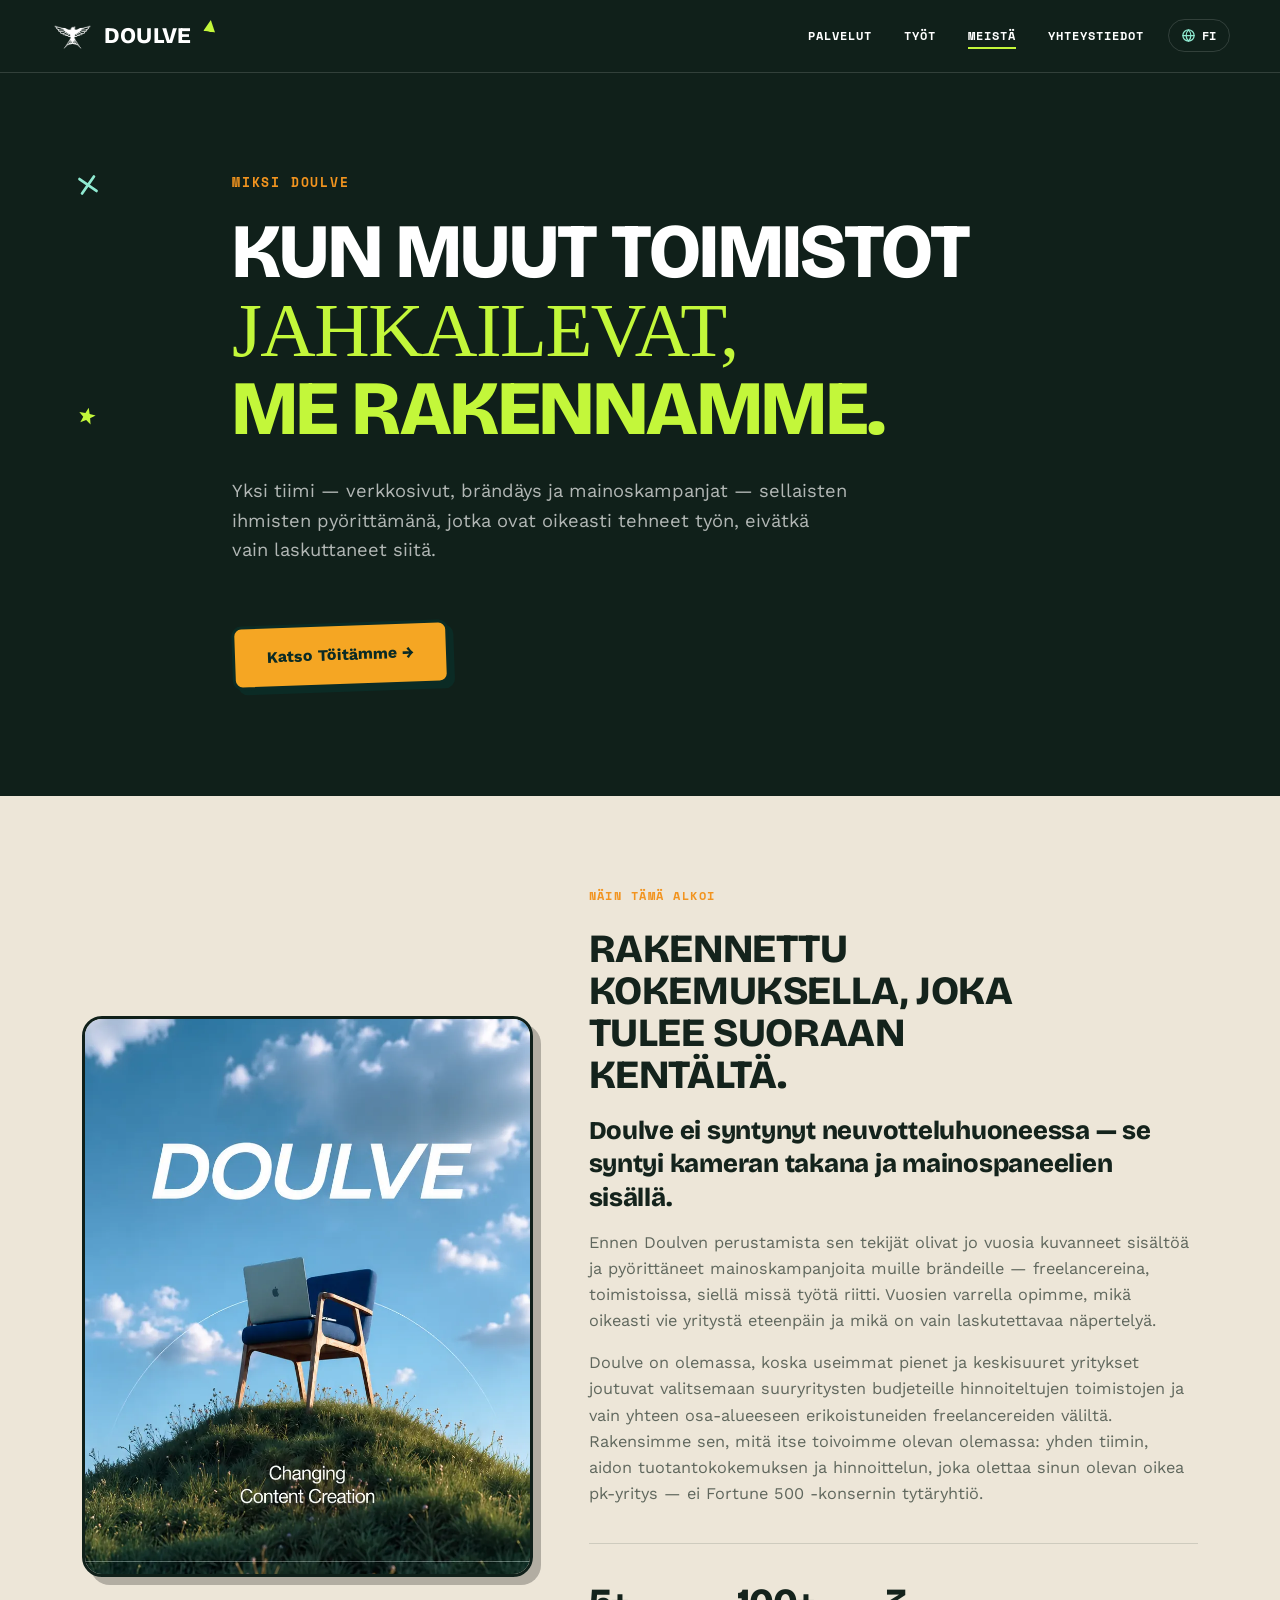
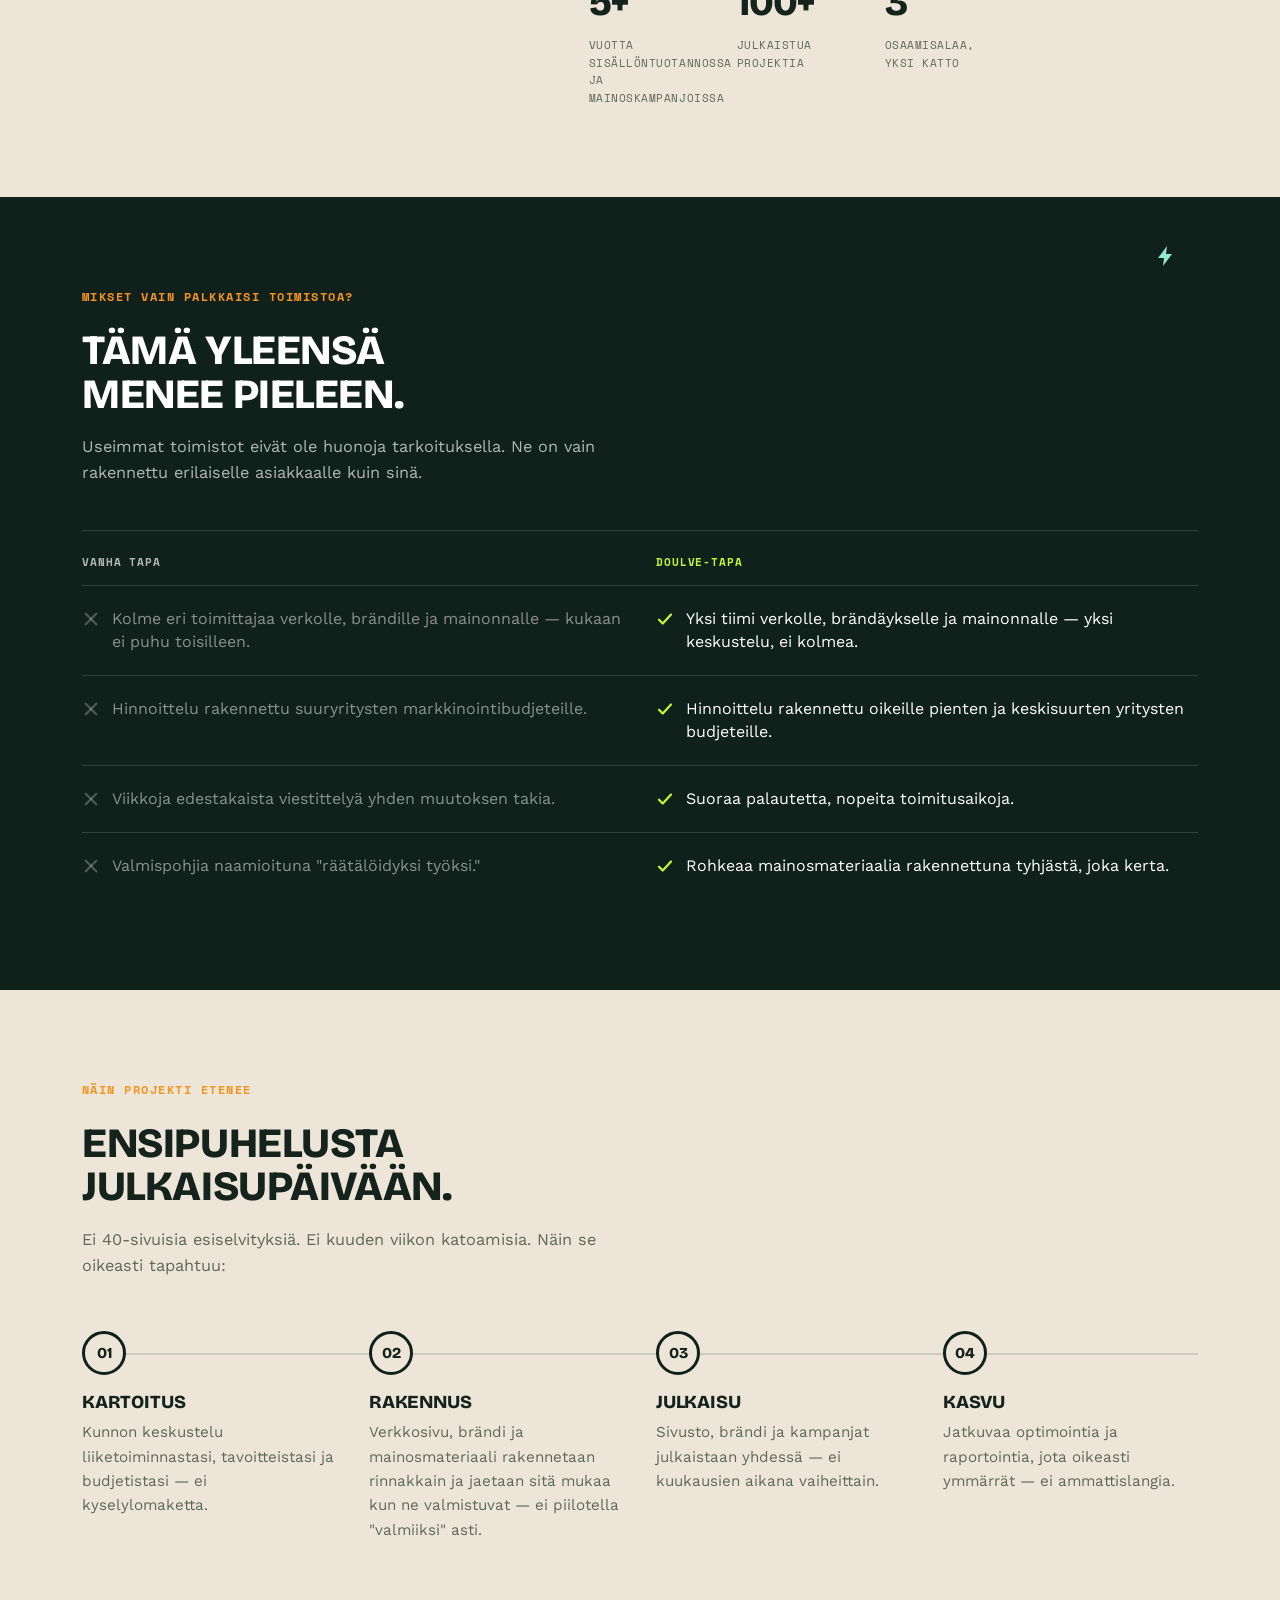
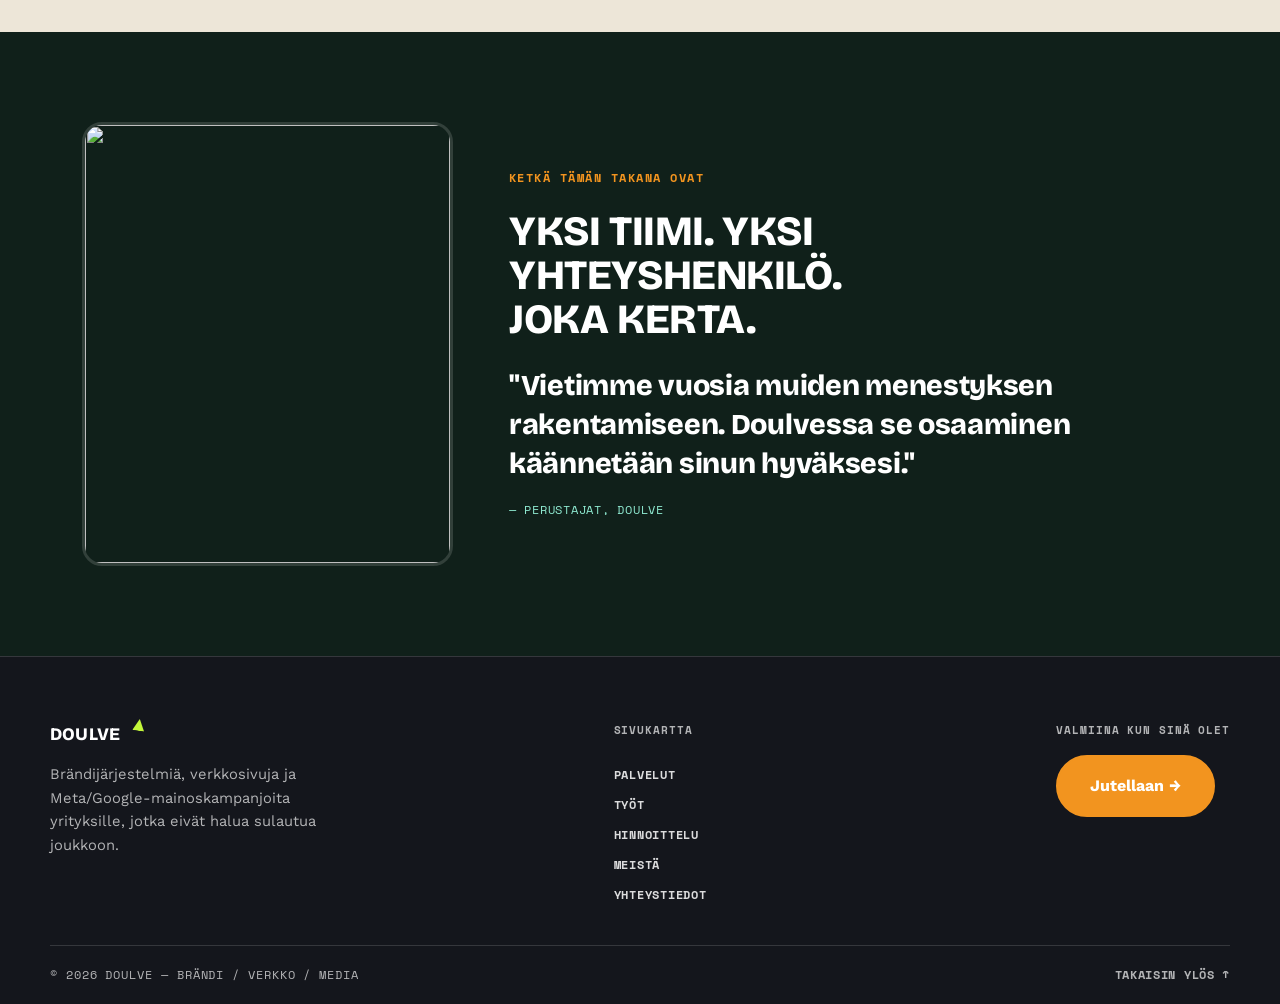
==== commit dbfd396c: "Rewrite About Us founder story as plural team, not solo founder The origin story and founder spotlig" ====
--- a/about.html
+++ b/about.html
@@ -89,14 +89,14 @@
     <div class="container">
       <div class="origin-panel">
         <div class="origin-photo-wrap">
-          <img class="origin-photo" src="images/ad-doulve.webp" data-i18n-attr-alt="about.originPhotoAlt" alt="Doulven perustaja kuvauksissa kulissien takana" loading="lazy" width="864" height="1217">
+          <img class="origin-photo" src="images/ad-doulve.webp" data-i18n-attr-alt="about.originPhotoAlt" alt="Doulven tekijät kuvauksissa kulissien takana" loading="lazy" width="864" height="1217">
         </div>
         <div class="origin-inner">
           <p class="eyebrow" data-i18n="about.originEyebrow">Näin Tämä Alkoi</p>
-          <h2 data-i18n="about.originHeading">Rakennettu ihmisen toimesta, joka tuntee alan ruohonjuuritasolta asti.</h2>
-          <p class="origin-lede" data-i18n="about.originLede">Doulve ei syntynyt neuvotteluhuoneessa — se syntyi kameran takana ja mainosten hallintapaneelin sisällä</p>
-          <p class="origin-body" data-i18n="about.originBody1">Viisi vuotta ennen Doulven syntyä sen perustaja kuvasi jo sisältöä ja pyöritti mainoskampanjoita muiden brändeille — freelancerina, toimistopuolella, missä ikinä työtä riitti. Viisi vuotta sen näkemistä, mikä oikeasti vie yritystä eteenpäin ja mikä on vain laskutettavaa puuhastelua.</p>
-          <p class="origin-body" data-i18n="about.originBody2">Doulve on olemassa, koska useimmat pienet ja keskisuuret yritykset jäävät valitsemaan suuryritysbudjeteille hinnoiteltujen toimistojen ja vain yhtä osa-aluetta tarjoavien freelancerien väliltä Rakensimme sen, mitä itse toivoimme olevan olemassa: yhden tiimin, aidon tuotantokokemuksen ja hinnoittelun, joka olettaa sinun olevan oikea pieni yritys — ei Fortune 500 -konsernin tytäryhtiö.</p>
+          <h2 data-i18n="about.originHeading">Rakennettu kokemuksella, joka tulee suoraan kentältä.</h2>
+          <p class="origin-lede" data-i18n="about.originLede">Doulve ei syntynyt neuvotteluhuoneessa — se syntyi kameran takana ja mainospaneelien sisällä.</p>
+          <p class="origin-body" data-i18n="about.originBody1">Ennen Doulven perustamista sen tekijät olivat jo vuosia kuvanneet sisältöä ja pyörittäneet mainoskampanjoita muille brändeille — freelancereina, toimistoissa, siellä missä työtä riitti. Vuosien varrella opimme, mikä oikeasti vie yritystä eteenpäin ja mikä on vain laskutettavaa näpertelyä.</p>
+          <p class="origin-body" data-i18n="about.originBody2">Doulve on olemassa, koska useimmat pienet ja keskisuuret yritykset joutuvat valitsemaan suuryritysten budjeteille hinnoiteltujen toimistojen ja vain yhteen osa-alueeseen erikoistuneiden freelancereiden väliltä. Rakensimme sen, mitä itse toivoimme olevan olemassa: yhden tiimin, aidon tuotantokokemuksen ja hinnoittelun, joka olettaa sinun olevan oikea pk-yritys — ei Fortune 500 -konsernin tytäryhtiö.</p>
 
           <!-- data-count-to's target matches the number already sitting in
                the element — script.js's initStatCounters() only replaces it
@@ -201,12 +201,12 @@
           <img class="founder-photo" src="https://picsum.photos/seed/doulve-founder/700/840" alt="" loading="lazy" width="700" height="840">
         </div>
         <div class="founder-inner">
-          <p class="eyebrow" data-i18n="about.founderEyebrow">Kuka Tämän Takana On</p>
+          <p class="eyebrow" data-i18n="about.founderEyebrow">Ketkä Tämän Takana Ovat</p>
           <h2 data-i18n="about.founderHeading">Yksi Tiimi. Yksi Yhteyshenkilö. Joka Kerta.</h2>
           <blockquote class="founder-quote" data-i18n="about.founderQuote">
-            &quot;Vietin viisi vuotta muiden menestyksen rakentamiseen. Doulvessa se osaaminen käännetään sinun hyväksesi.&quot;
+            &quot;Vietimme vuosia muiden menestyksen rakentamiseen. Doulvessa se osaaminen käännetään sinun hyväksesi.&quot;
           </blockquote>
-          <p class="founder-attribution" data-i18n="about.founderAttribution">— Perustaja, Doulve</p>
+          <p class="founder-attribution" data-i18n="about.founderAttribution">— Perustajat, Doulve</p>
         </div>
       </div>
     </div>
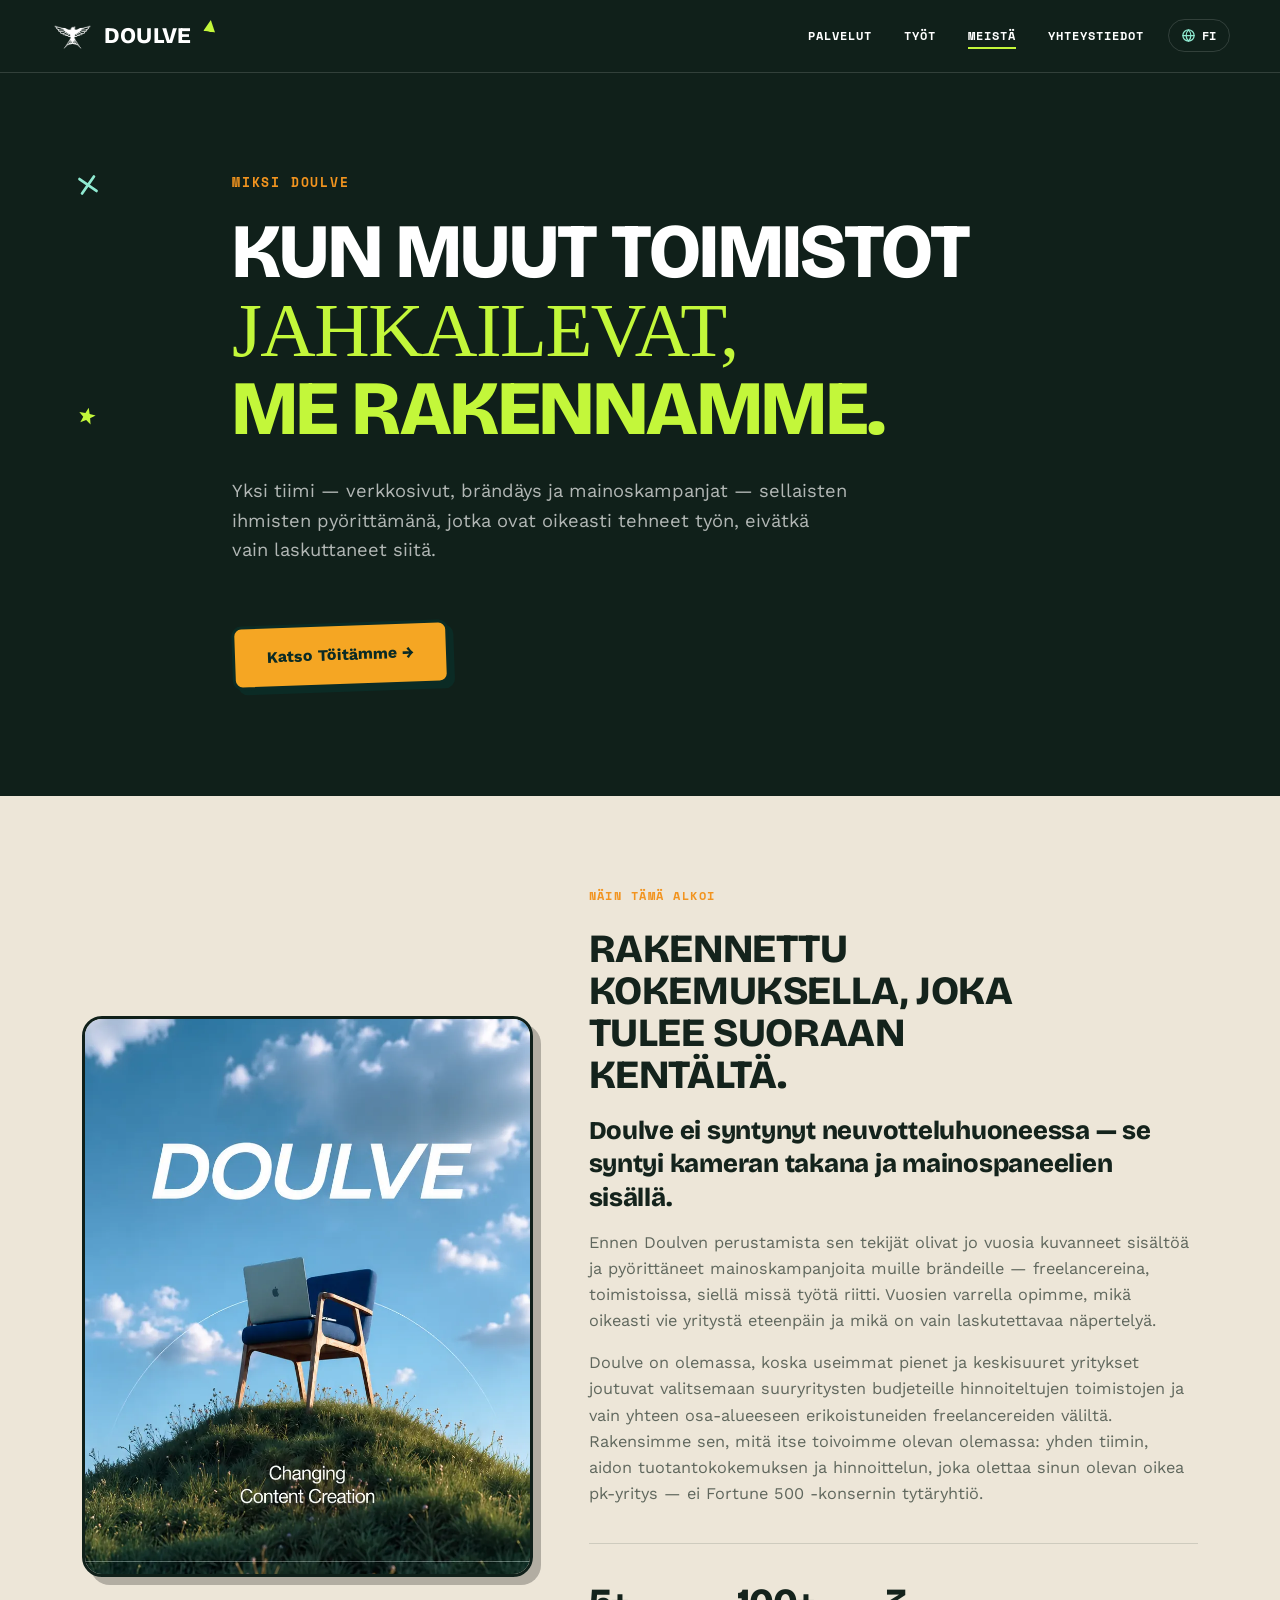
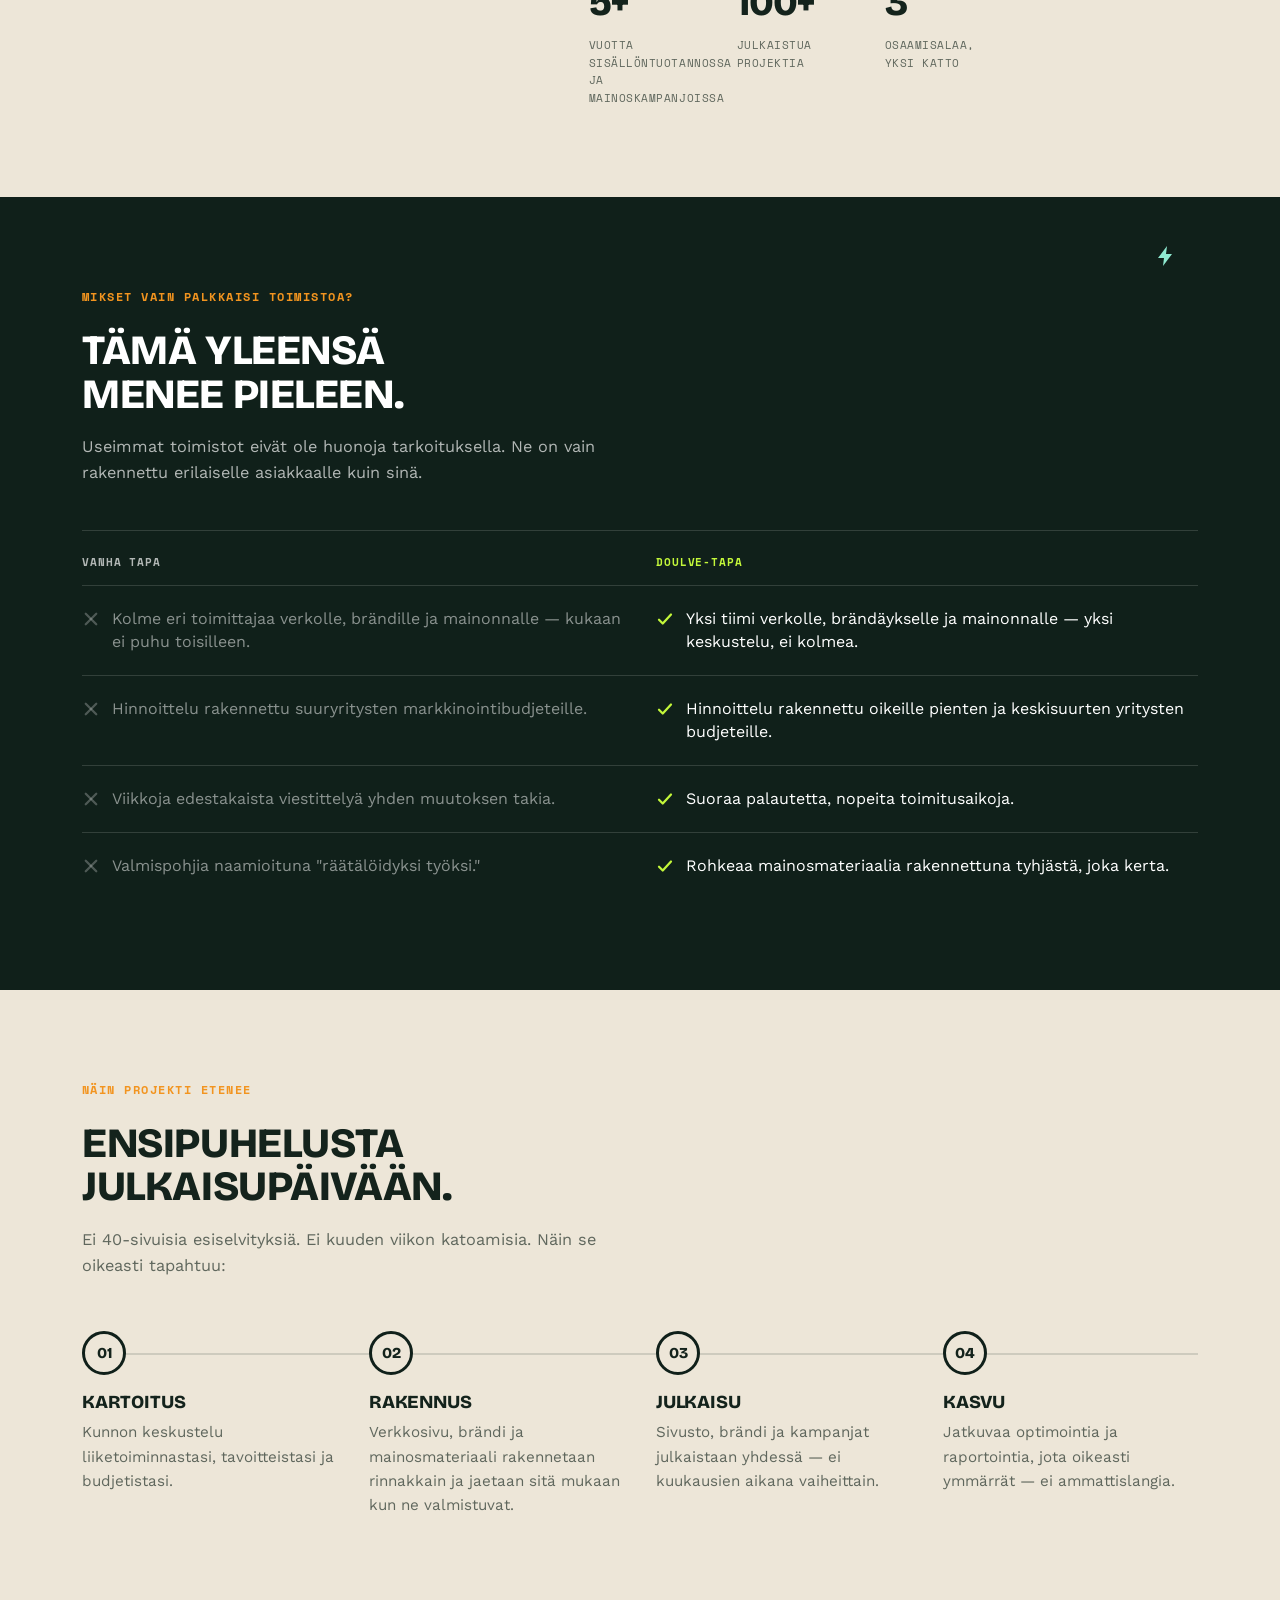
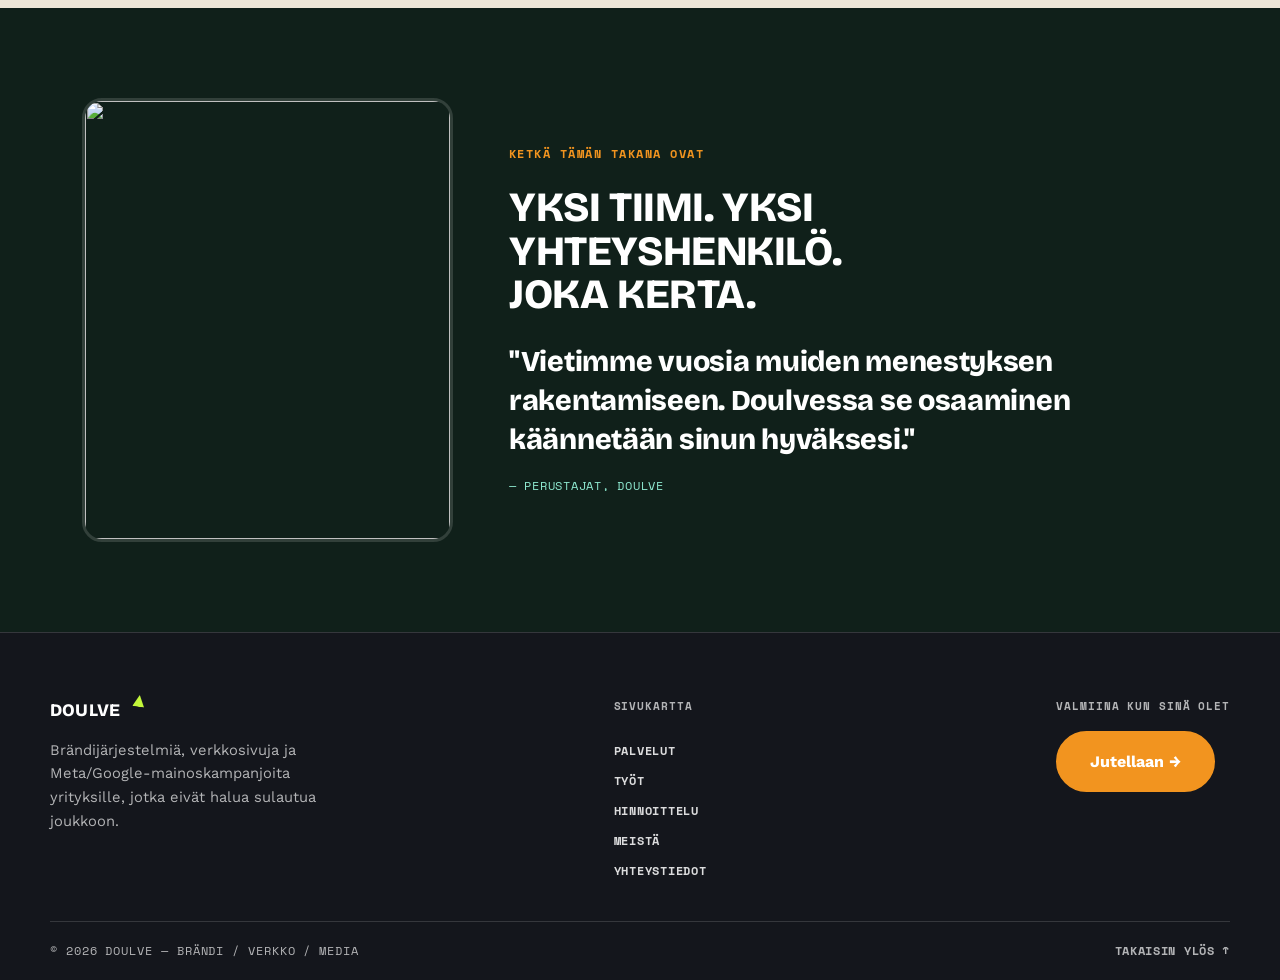
==== commit e24ab865: "Trim redundant copy phrasing across ads, process, and hero sections Apply client-provided text corre" ====
--- a/about.html
+++ b/about.html
@@ -172,12 +172,12 @@
         <div class="process-step" data-reveal-item>
           <span class="process-number">01</span>
           <h3 data-i18n="about.process1Title">Kartoitus</h3>
-          <p data-i18n="about.process1Desc">Kunnon keskustelu liiketoiminnastasi, tavoitteistasi ja budjetistasi — ei kyselylomaketta.</p>
+          <p data-i18n="about.process1Desc">Kunnon keskustelu liiketoiminnastasi, tavoitteistasi ja budjetistasi.</p>
         </div>
         <div class="process-step" data-reveal-item>
           <span class="process-number">02</span>
           <h3 data-i18n="about.process2Title">Rakennus</h3>
-          <p data-i18n="about.process2Desc">Verkkosivu, brändi ja mainosmateriaali rakennetaan rinnakkain ja jaetaan sitä mukaa kun ne valmistuvat — ei piilotella &quot;valmiiksi&quot; asti.</p>
+          <p data-i18n="about.process2Desc">Verkkosivu, brändi ja mainosmateriaali rakennetaan rinnakkain ja jaetaan sitä mukaan kun ne valmistuvat.</p>
         </div>
         <div class="process-step" data-reveal-item>
           <span class="process-number">03</span>
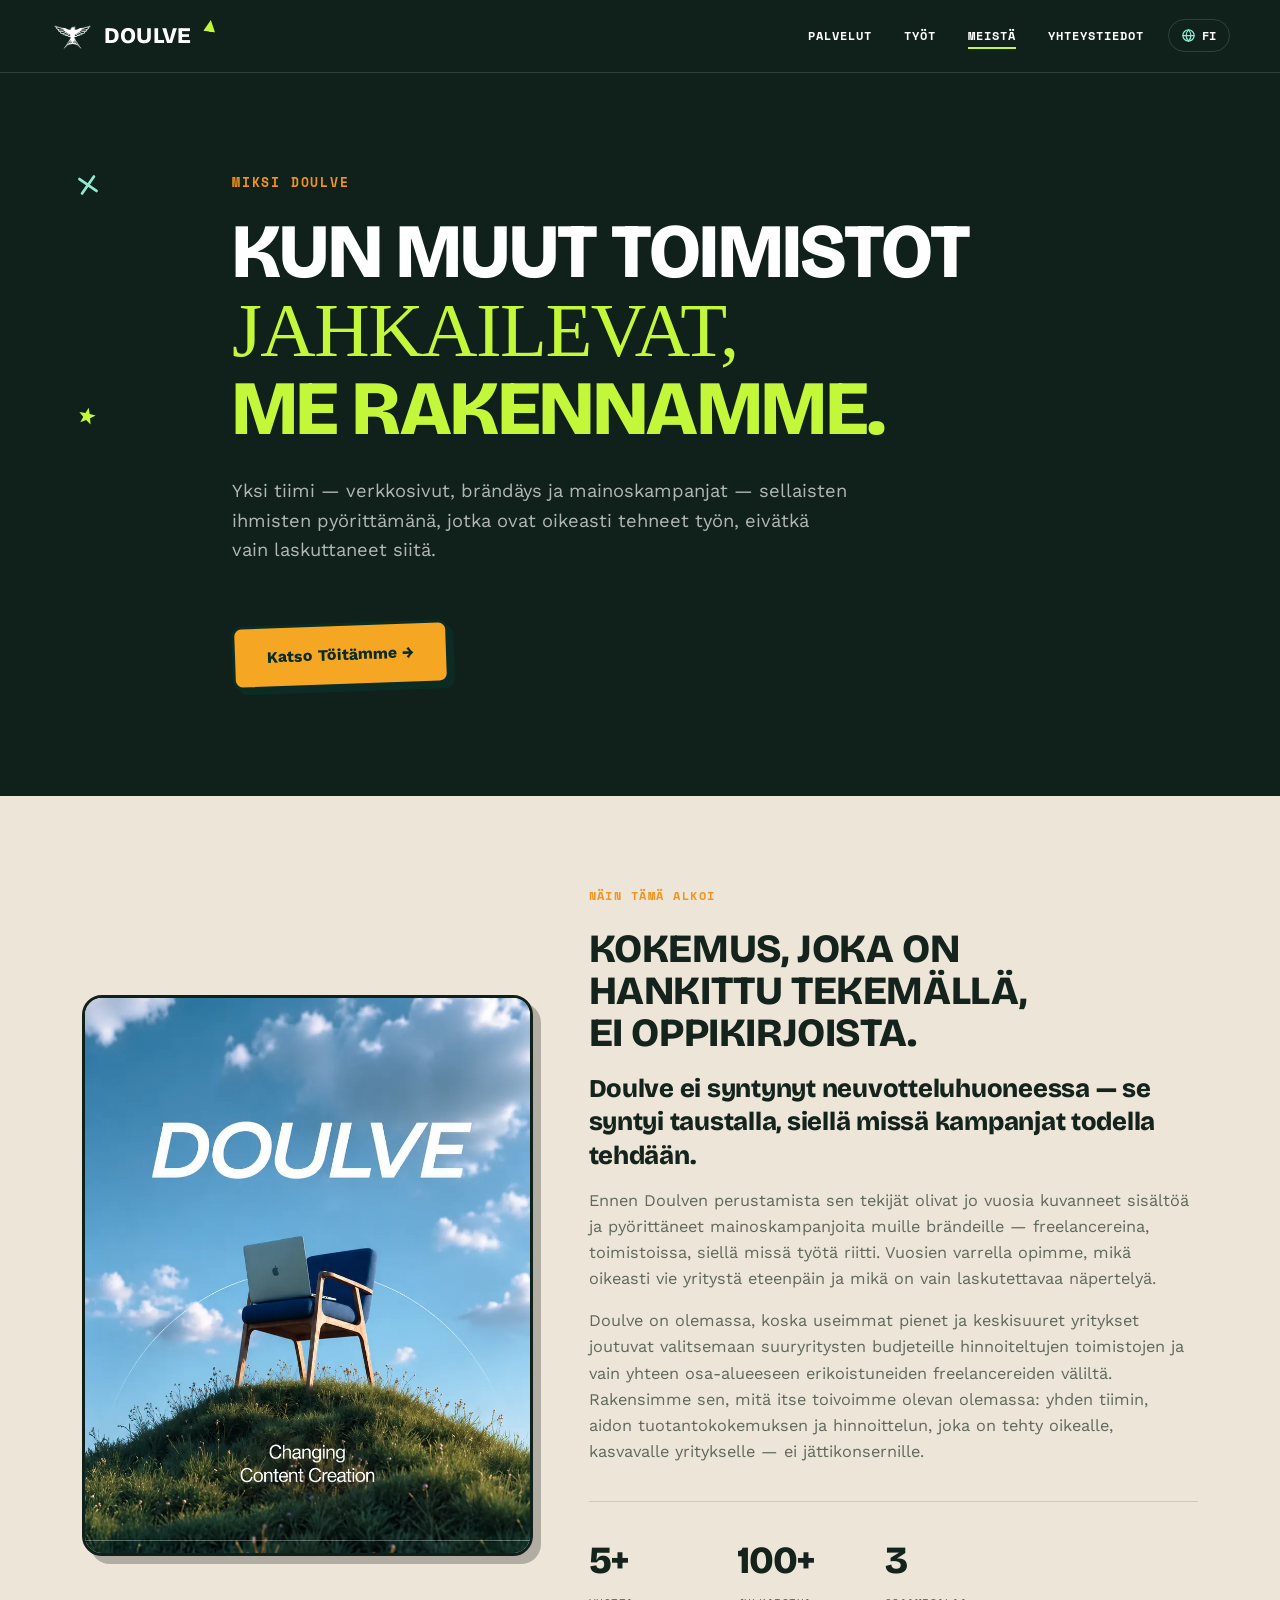
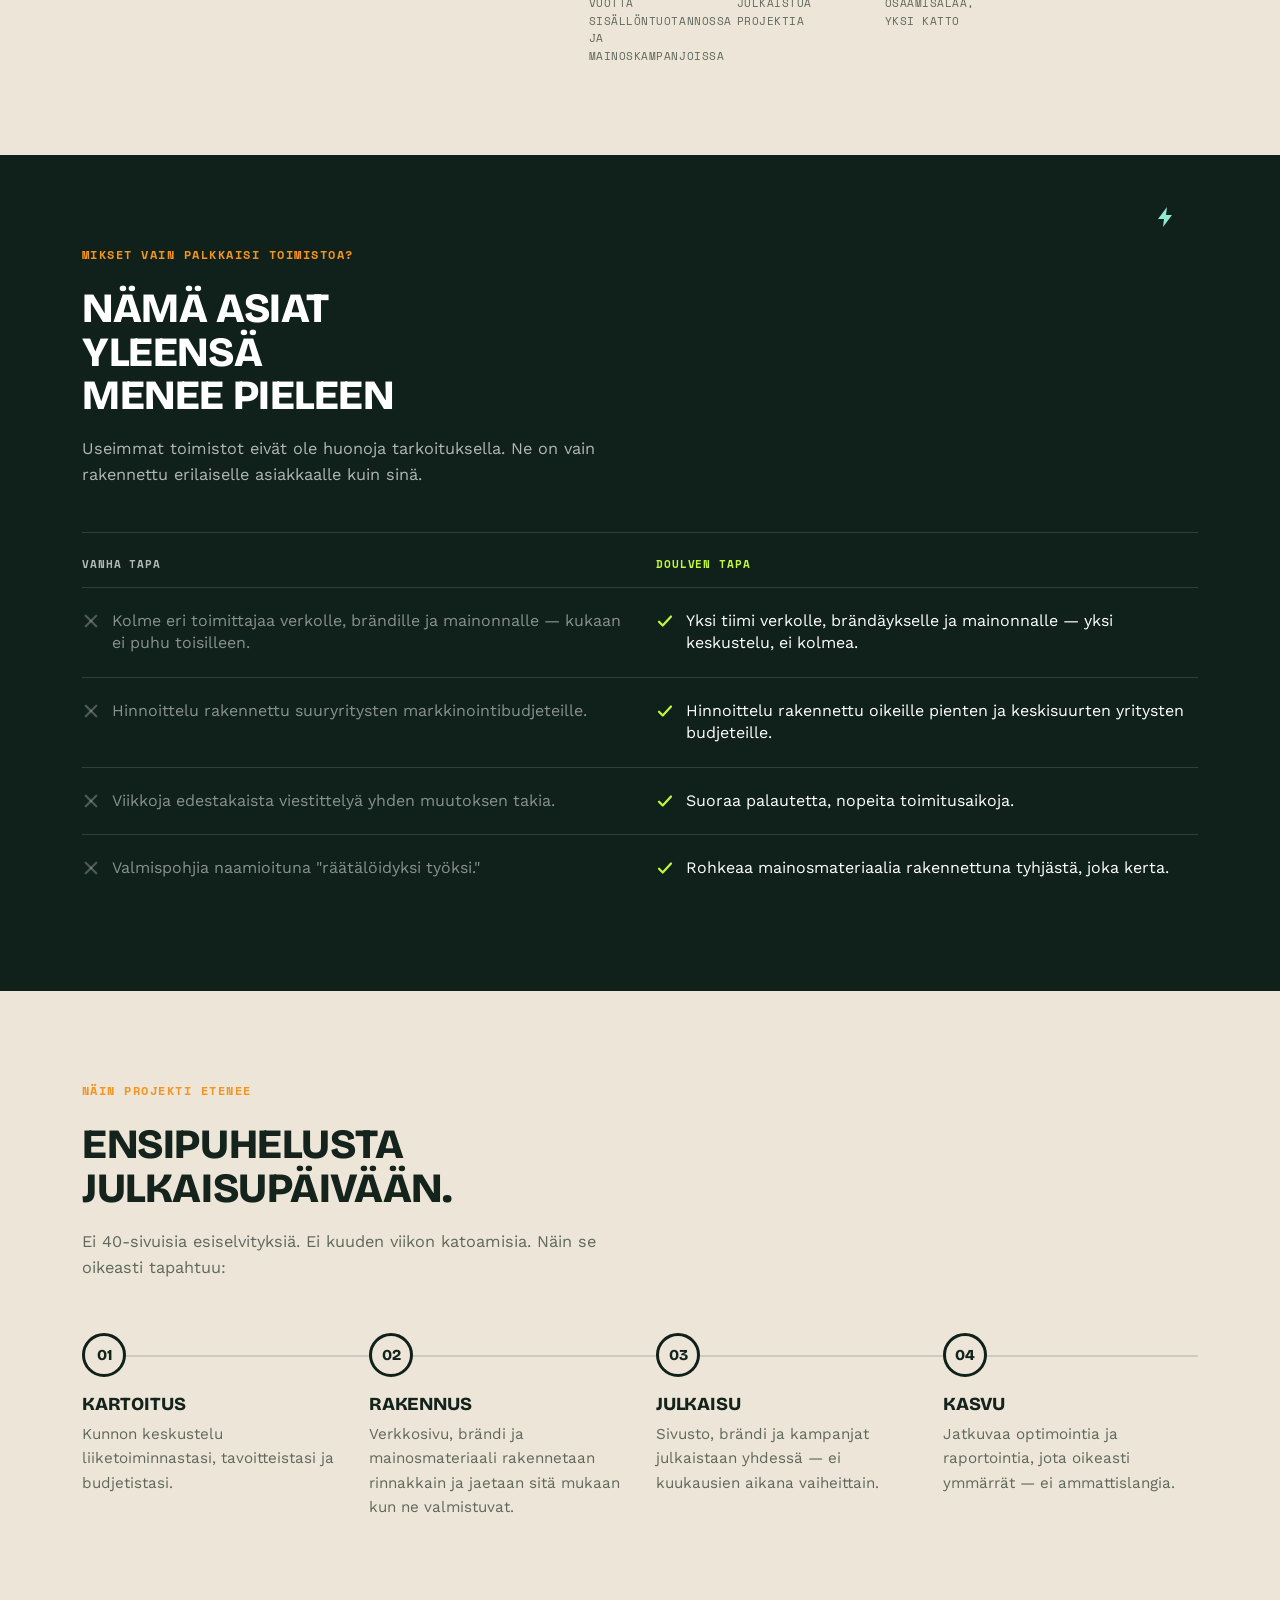
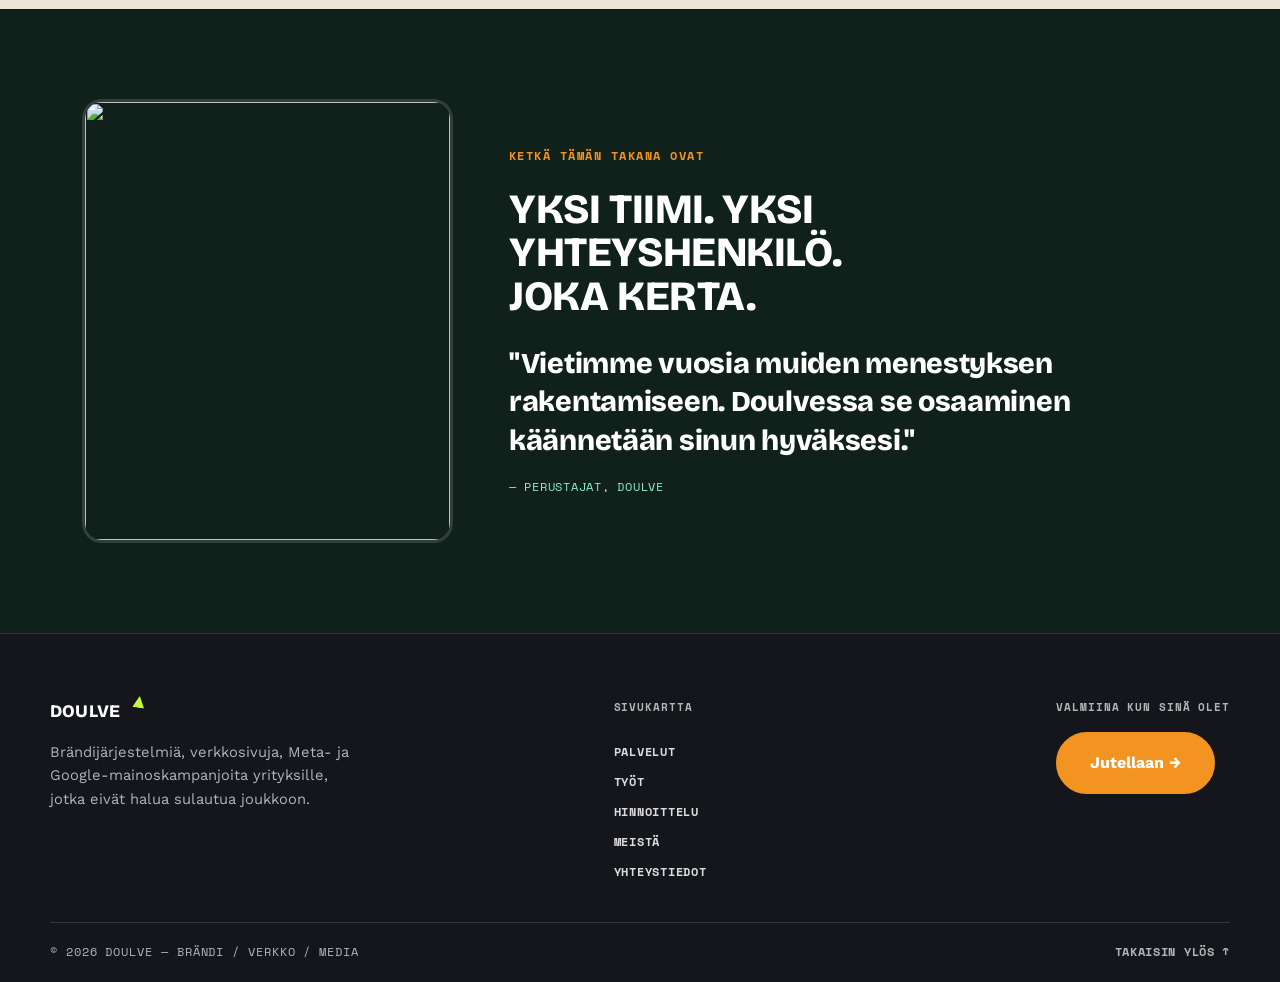
==== commit 4a59308f: "Update Finnish copy per client-provided wording pass Ten exact text corrections across the Finnish s" ====
--- a/about.html
+++ b/about.html
@@ -93,10 +93,10 @@
         </div>
         <div class="origin-inner">
           <p class="eyebrow" data-i18n="about.originEyebrow">Näin Tämä Alkoi</p>
-          <h2 data-i18n="about.originHeading">Rakennettu kokemuksella, joka tulee suoraan kentältä.</h2>
-          <p class="origin-lede" data-i18n="about.originLede">Doulve ei syntynyt neuvotteluhuoneessa — se syntyi kameran takana ja mainospaneelien sisällä.</p>
+          <h2 data-i18n="about.originHeading">Kokemus, joka on hankittu tekemällä, ei oppikirjoista.</h2>
+          <p class="origin-lede" data-i18n="about.originLede">Doulve ei syntynyt neuvotteluhuoneessa — se syntyi taustalla, siellä missä kampanjat todella tehdään.</p>
           <p class="origin-body" data-i18n="about.originBody1">Ennen Doulven perustamista sen tekijät olivat jo vuosia kuvanneet sisältöä ja pyörittäneet mainoskampanjoita muille brändeille — freelancereina, toimistoissa, siellä missä työtä riitti. Vuosien varrella opimme, mikä oikeasti vie yritystä eteenpäin ja mikä on vain laskutettavaa näpertelyä.</p>
-          <p class="origin-body" data-i18n="about.originBody2">Doulve on olemassa, koska useimmat pienet ja keskisuuret yritykset joutuvat valitsemaan suuryritysten budjeteille hinnoiteltujen toimistojen ja vain yhteen osa-alueeseen erikoistuneiden freelancereiden väliltä. Rakensimme sen, mitä itse toivoimme olevan olemassa: yhden tiimin, aidon tuotantokokemuksen ja hinnoittelun, joka olettaa sinun olevan oikea pk-yritys — ei Fortune 500 -konsernin tytäryhtiö.</p>
+          <p class="origin-body" data-i18n="about.originBody2">Doulve on olemassa, koska useimmat pienet ja keskisuuret yritykset joutuvat valitsemaan suuryritysten budjeteille hinnoiteltujen toimistojen ja vain yhteen osa-alueeseen erikoistuneiden freelancereiden väliltä. Rakensimme sen, mitä itse toivoimme olevan olemassa: yhden tiimin, aidon tuotantokokemuksen ja hinnoittelun, joka on tehty oikealle, kasvavalle yritykselle — ei jättikonsernille.</p>
 
           <!-- data-count-to's target matches the number already sitting in
                the element — script.js's initStatCounters() only replaces it
@@ -129,13 +129,13 @@
       <svg class="section-doodle" style="top: 6%; right: 8%; width: 24px; color: var(--mint);" viewBox="0 0 24 24" fill="currentColor" aria-hidden="true"><path d="M13 2L4 14h6l-1 8 9-12h-6z"/></svg>
 
       <p class="eyebrow" data-i18n="about.diffEyebrow">Mikset Vain Palkkaisi Toimistoa?</p>
-      <h2 data-i18n="about.diffHeading">Tämä yleensä<br>menee pieleen.</h2>
+      <h2 data-i18n="about.diffHeading">Nämä asiat yleensä<br>menee pieleen</h2>
       <p class="section-sub" data-i18n="about.diffSub">Useimmat toimistot eivät ole huonoja tarkoituksella. Ne on vain rakennettu erilaiselle asiakkaalle kuin sinä.</p>
 
       <div class="diff-table" data-reveal-group>
         <div class="diff-row diff-row--head" aria-hidden="true">
           <span class="diff-label diff-label--old" data-i18n="about.diffOldLabel">Vanha Tapa</span>
-          <span class="diff-label diff-label--new" data-i18n="about.diffNewLabel">Doulve-tapa</span>
+          <span class="diff-label diff-label--new" data-i18n="about.diffNewLabel">Doulven tapa</span>
         </div>
 
         <div class="diff-row" data-reveal-item>
@@ -221,7 +221,7 @@
     <div class="container footer-top">
       <div class="footer-brand">
         <a href="index.html" class="logo logo--small">DOULVE<span class="logo-chip" aria-hidden="true"></span></a>
-        <p class="footer-tagline" data-i18n="common.footerTagline">Brändijärjestelmiä, verkkosivuja ja Meta/Google-mainoskampanjoita yrityksille, jotka eivät halua sulautua joukkoon.</p>
+        <p class="footer-tagline" data-i18n="common.footerTagline">Brändijärjestelmiä, verkkosivuja, Meta- ja Google-mainoskampanjoita yrityksille, jotka eivät halua sulautua joukkoon.</p>
       </div>
 
       <nav class="footer-sitemap" aria-label="Footer">
